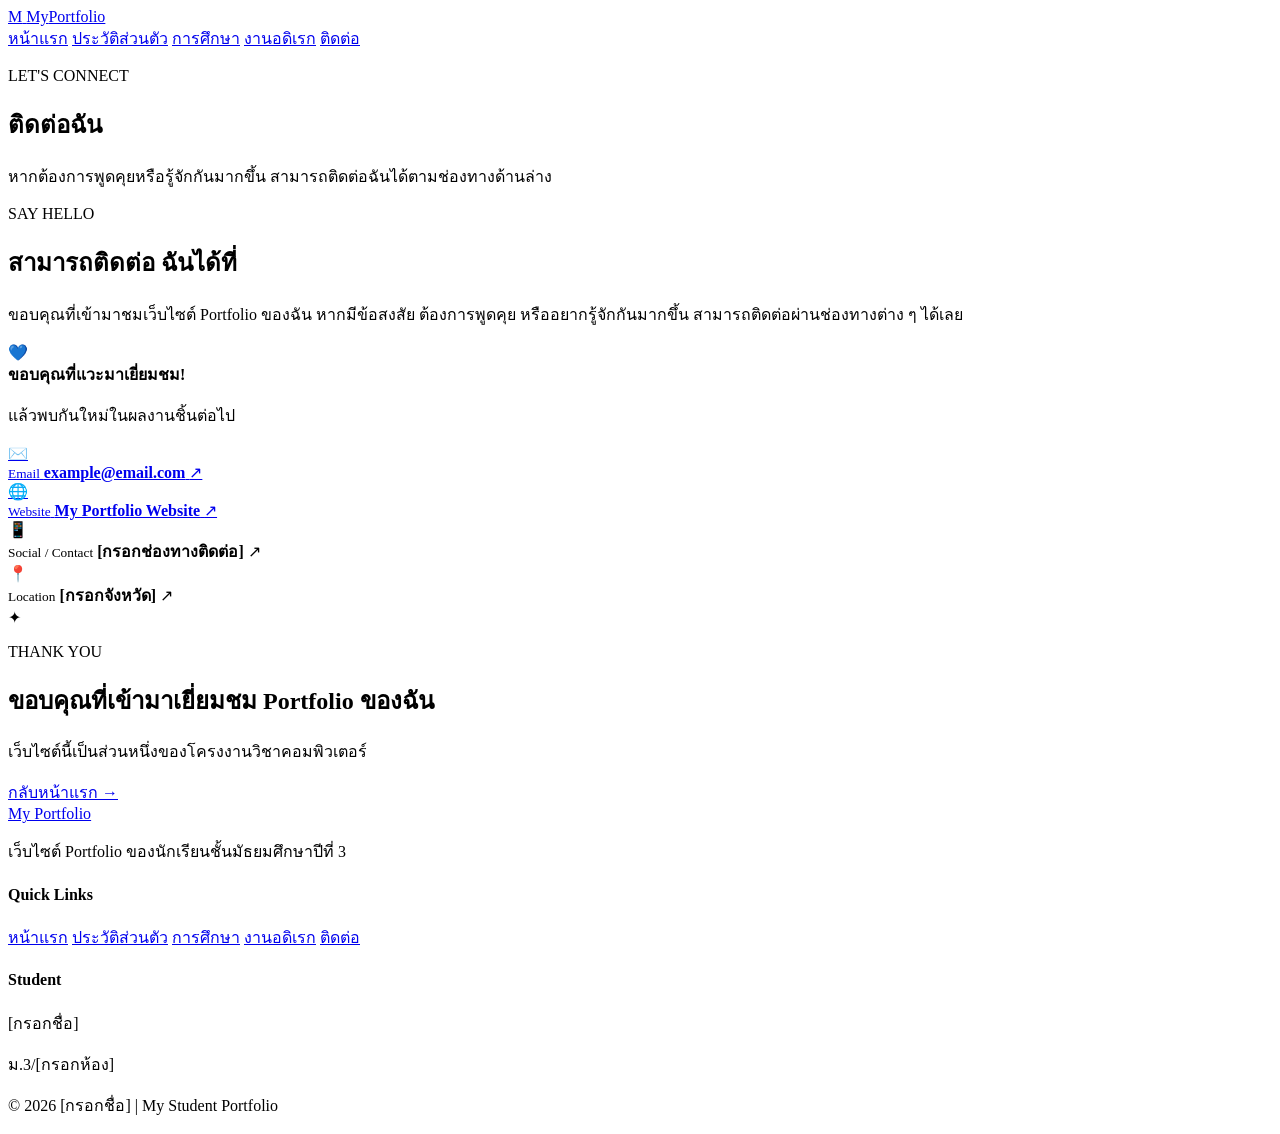
==== contact.html @ d33a89f9 "Create contact.html" ====
<!DOCTYPE html>
<html lang="th">
<head>
    <meta charset="UTF-8">
    <meta name="viewport" content="width=device-width, initial-scale=1.0">
    <meta name="description" content="ข้อมูลติดต่อของนักเรียน">
    <title>My Portfolio | ติดต่อ</title>
    <link rel="stylesheet" href="style.css">
</head>

<body>

    <!-- Navigation -->
    <header class="site-header">
        <nav class="navbar container">
            <a href="index.html" class="logo">
                <span class="logo-mark">M</span>
                <span>My<span>Portfolio</span></span>
            </a>

            <div class="nav-links">
                <a href="index.html">หน้าแรก</a>
                <a href="profile.html">ประวัติส่วนตัว</a>
                <a href="education.html">การศึกษา</a>
                <a href="hobby.html">งานอดิเรก</a>
                <a href="contact.html" class="active">ติดต่อ</a>
            </div>
        </nav>
    </header>

    <main>

        <!-- Contact Hero -->
        <section class="page-hero contact-hero">
            <div class="container page-hero-content">
                <p class="eyebrow">LET'S CONNECT</p>
                <h1>ติดต่อฉัน</h1>
                <p>
                    หากต้องการพูดคุยหรือรู้จักกันมากขึ้น
                    สามารถติดต่อฉันได้ตามช่องทางด้านล่าง
                </p>
            </div>
        </section>

        <!-- Contact Section -->
        <section class="contact-section section">
            <div class="container">

                <div class="contact-grid">

                    <div class="contact-message">

                        <p class="eyebrow">SAY HELLO</p>

                        <h2>
                            สามารถติดต่อ
                            <span>ฉันได้ที่</span>
                        </h2>

                        <p>
                            ขอบคุณที่เข้ามาชมเว็บไซต์ Portfolio ของฉัน
                            หากมีข้อสงสัย ต้องการพูดคุย
                            หรืออยากรู้จักกันมากขึ้น
                            สามารถติดต่อผ่านช่องทางต่าง ๆ ได้เลย
                        </p>

                        <div class="contact-mini-note">
                            <span>💙</span>
                            <div>
                                <strong>ขอบคุณที่แวะมาเยี่ยมชม!</strong>
                                <p>
                                    แล้วพบกันใหม่ในผลงานชิ้นต่อไป
                                </p>
                            </div>
                        </div>

                    </div>

                    <div class="contact-cards">

                        <a
                            href="mailto:example@email.com"
                            class="contact-card"
                        >
                            <span class="contact-icon">✉️</span>

                            <div>
                                <small>Email</small>
                                <strong>example@email.com</strong>
                                <span class="contact-arrow">↗</span>
                            </div>
                        </a>

                        <a
                            href="index.html"
                            class="contact-card"
                        >
                            <span class="contact-icon">🌐</span>

                            <div>
                                <small>Website</small>
                                <strong>My Portfolio Website</strong>
                                <span class="contact-arrow">↗</span>
                            </div>
                        </a>

                        <div class="contact-card">
                            <span class="contact-icon">📱</span>

                            <div>
                                <small>Social / Contact</small>
                                <strong>[กรอกช่องทางติดต่อ]</strong>
                                <span class="contact-arrow">↗</span>
                            </div>
                        </div>

                        <div class="contact-card">
                            <span class="contact-icon">📍</span>

                            <div>
                                <small>Location</small>
                                <strong>[กรอกจังหวัด]</strong>
                                <span class="contact-arrow">↗</span>
                            </div>
                        </div>

                    </div>

                </div>

            </div>
        </section>

        <!-- CTA -->
        <section class="contact-cta section">
            <div class="container">

                <div class="contact-cta-box">

                    <div>
                        <span class="cta-small-icon">✦</span>
                        <p class="eyebrow light-eyebrow">
                            THANK YOU
                        </p>

                        <h2>
                            ขอบคุณที่เข้ามาเยี่ยมชม Portfolio ของฉัน
                        </h2>

                        <p>
                            เว็บไซต์นี้เป็นส่วนหนึ่งของโครงงานวิชาคอมพิวเตอร์
                        </p>
                    </div>

                    <a href="index.html" class="btn btn-white">
                        กลับหน้าแรก
                        <span>→</span>
                    </a>

                </div>

            </div>
        </section>

    </main>

    <!-- Footer -->
    <footer class="site-footer">
        <div class="container footer-grid">

            <div>
                <a href="index.html" class="footer-logo">
                    My Portfolio
                </a>
                <p>
                    เว็บไซต์ Portfolio ของนักเรียนชั้นมัธยมศึกษาปีที่ 3
                </p>
            </div>

            <div>
                <h4>Quick Links</h4>
                <div class="footer-links">
                    <a href="index.html">หน้าแรก</a>
                    <a href="profile.html">ประวัติส่วนตัว</a>
                    <a href="education.html">การศึกษา</a>
                    <a href="hobby.html">งานอดิเรก</a>
                    <a href="contact.html">ติดต่อ</a>
                </div>
            </div>

            <div>
                <h4>Student</h4>
                <p>[กรอกชื่อ]</p>
                <p>ม.3/[กรอกห้อง]</p>
            </div>

        </div>

        <div class="footer-bottom">
            <div class="container">
                <p>
                    © 2026 [กรอกชื่อ] | My Student Portfolio
                </p>
            </div>
        </div>
    </footer>

</body>
</html>
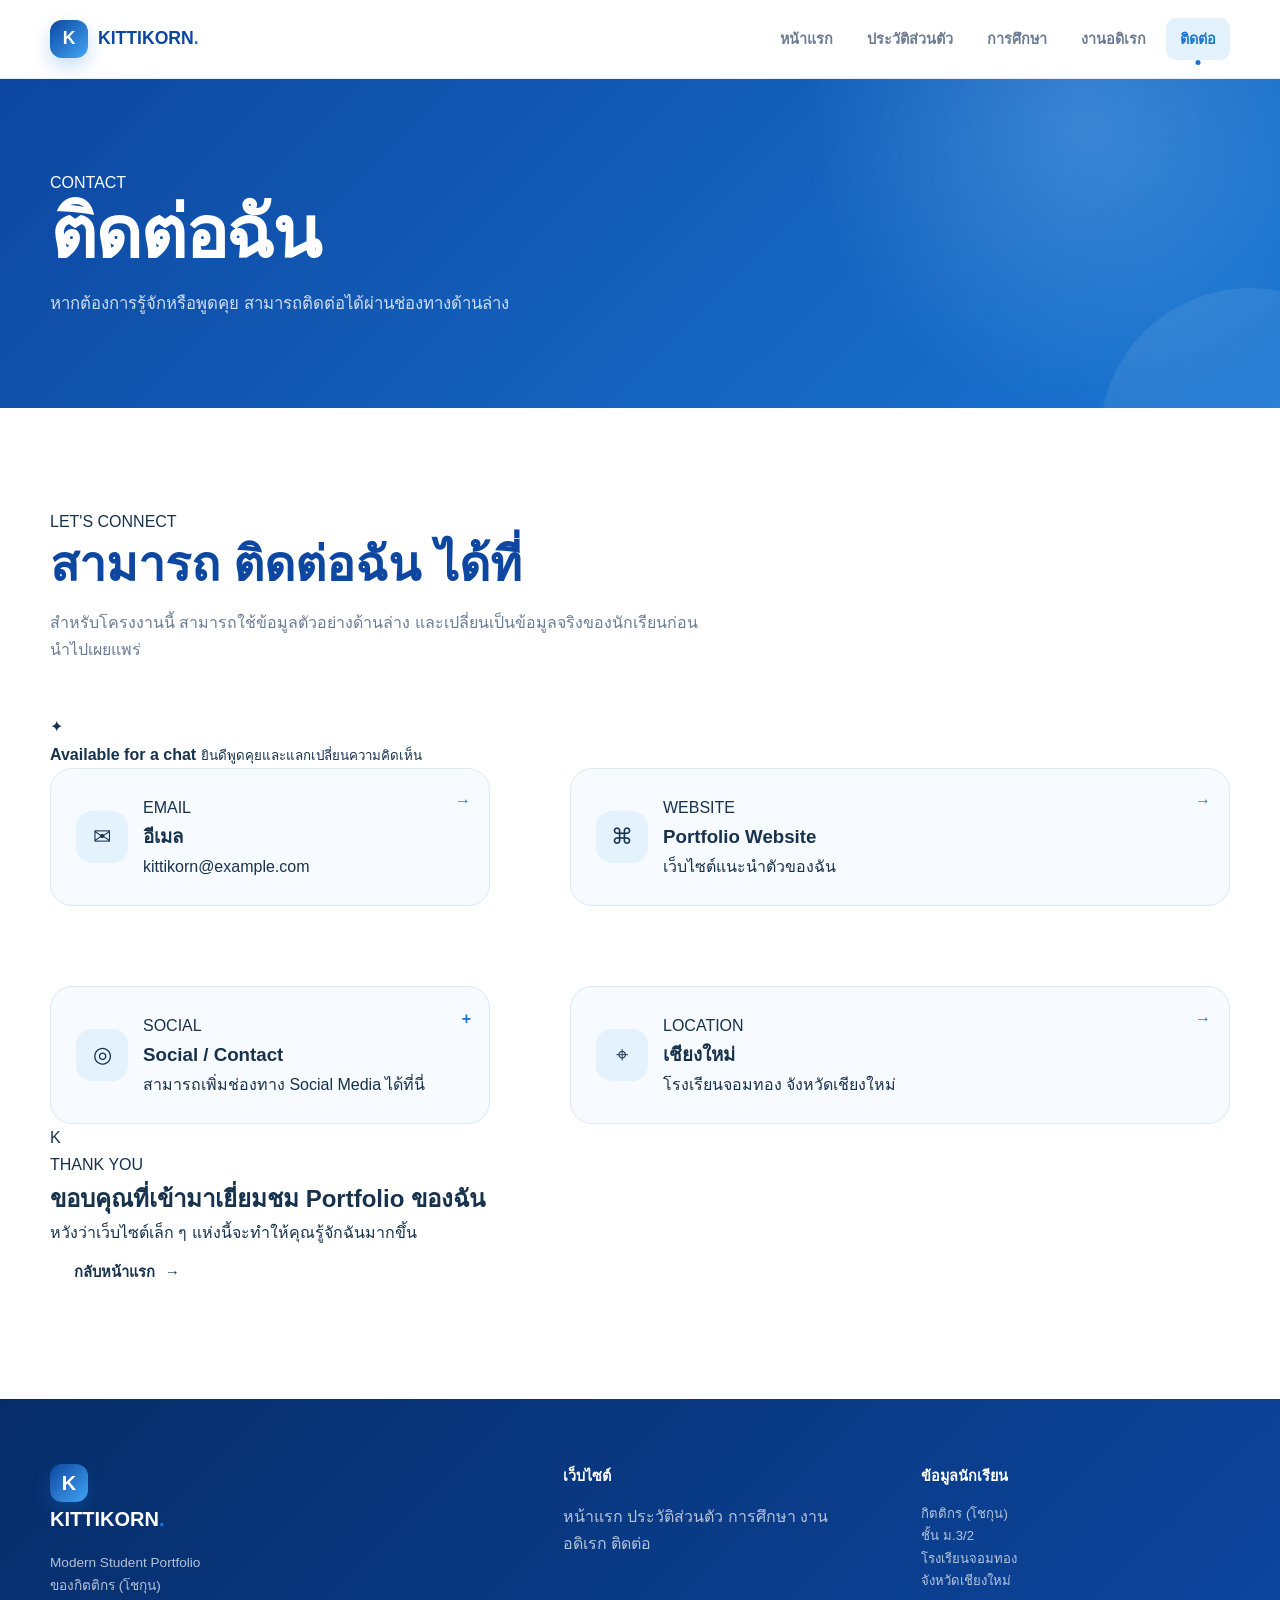
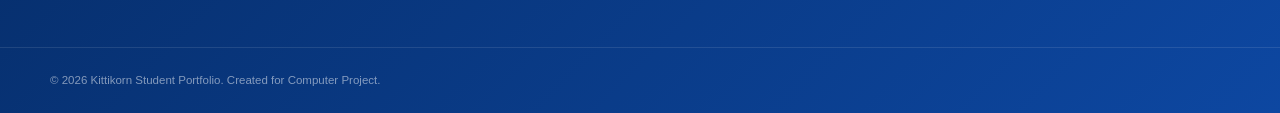
==== commit 662862fb: "Update contact.html" ====
--- a/contact.html
+++ b/contact.html
@@ -3,19 +3,18 @@
 <head>
     <meta charset="UTF-8">
     <meta name="viewport" content="width=device-width, initial-scale=1.0">
-    <meta name="description" content="ข้อมูลติดต่อของนักเรียน">
-    <title>My Portfolio | ติดต่อ</title>
+    <meta name="description" content="ช่องทางการติดต่อกิตติกร โชกุน">
+    <title>ติดต่อ | กิตติกร</title>
     <link rel="stylesheet" href="style.css">
 </head>
 
 <body>
 
-    <!-- Navigation -->
     <header class="site-header">
         <nav class="navbar container">
             <a href="index.html" class="logo">
-                <span class="logo-mark">M</span>
-                <span>My<span>Portfolio</span></span>
+                <span class="logo-mark">K</span>
+                <span>KITTIKORN<span class="logo-dot">.</span></span>
             </a>
 
             <div class="nav-links">
@@ -30,129 +29,97 @@
 
     <main>
 
-        <!-- Contact Hero -->
         <section class="page-hero contact-hero">
             <div class="container page-hero-content">
-                <p class="eyebrow">LET'S CONNECT</p>
+                <span class="section-label">CONTACT</span>
                 <h1>ติดต่อฉัน</h1>
                 <p>
-                    หากต้องการพูดคุยหรือรู้จักกันมากขึ้น
-                    สามารถติดต่อฉันได้ตามช่องทางด้านล่าง
+                    หากต้องการรู้จักหรือพูดคุย สามารถติดต่อได้ผ่านช่องทางด้านล่าง
                 </p>
             </div>
         </section>
 
-        <!-- Contact Section -->
-        <section class="contact-section section">
+        <section class="section contact-section">
             <div class="container">
 
-                <div class="contact-grid">
+                <div class="contact-intro">
 
-                    <div class="contact-message">
-
-                        <p class="eyebrow">SAY HELLO</p>
-
-                        <h2>
-                            สามารถติดต่อ
-                            <span>ฉันได้ที่</span>
-                        </h2>
-
+                    <div class="section-heading">
+                        <span class="section-label">LET'S CONNECT</span>
+                        <h2>สามารถ <span>ติดต่อฉัน</span> ได้ที่</h2>
                         <p>
-                            ขอบคุณที่เข้ามาชมเว็บไซต์ Portfolio ของฉัน
-                            หากมีข้อสงสัย ต้องการพูดคุย
-                            หรืออยากรู้จักกันมากขึ้น
-                            สามารถติดต่อผ่านช่องทางต่าง ๆ ได้เลย
+                            สำหรับโครงงานนี้ สามารถใช้ข้อมูลตัวอย่างด้านล่าง
+                            และเปลี่ยนเป็นข้อมูลจริงของนักเรียนก่อนนำไปเผยแพร่
                         </p>
-
-                        <div class="contact-mini-note">
-                            <span>💙</span>
-                            <div>
-                                <strong>ขอบคุณที่แวะมาเยี่ยมชม!</strong>
-                                <p>
-                                    แล้วพบกันใหม่ในผลงานชิ้นต่อไป
-                                </p>
-                            </div>
-                        </div>
-
                     </div>
 
-                    <div class="contact-cards">
-
-                        <a
-                            href="mailto:example@email.com"
-                            class="contact-card"
-                        >
-                            <span class="contact-icon">✉️</span>
-
-                            <div>
-                                <small>Email</small>
-                                <strong>example@email.com</strong>
-                                <span class="contact-arrow">↗</span>
-                            </div>
-                        </a>
-
-                        <a
-                            href="index.html"
-                            class="contact-card"
-                        >
-                            <span class="contact-icon">🌐</span>
-
-                            <div>
-                                <small>Website</small>
-                                <strong>My Portfolio Website</strong>
-                                <span class="contact-arrow">↗</span>
-                            </div>
-                        </a>
-
-                        <div class="contact-card">
-                            <span class="contact-icon">📱</span>
-
-                            <div>
-                                <small>Social / Contact</small>
-                                <strong>[กรอกช่องทางติดต่อ]</strong>
-                                <span class="contact-arrow">↗</span>
-                            </div>
+                    <div class="contact-badge">
+                        <span>✦</span>
+                        <div>
+                            <strong>Available for a chat</strong>
+                            <small>ยินดีพูดคุยและแลกเปลี่ยนความคิดเห็น</small>
                         </div>
-
-                        <div class="contact-card">
-                            <span class="contact-icon">📍</span>
-
-                            <div>
-                                <small>Location</small>
-                                <strong>[กรอกจังหวัด]</strong>
-                                <span class="contact-arrow">↗</span>
-                            </div>
-                        </div>
-
                     </div>
 
                 </div>
 
-            </div>
-        </section>
+                <div class="contact-grid">
 
-        <!-- CTA -->
-        <section class="contact-cta section">
-            <div class="container">
+                    <a href="mailto:kittikorn@example.com" class="contact-card">
+                        <div class="contact-icon email-icon">✉</div>
+                        <div class="contact-card-content">
+                            <span>EMAIL</span>
+                            <h3>อีเมล</h3>
+                            <p>kittikorn@example.com</p>
+                        </div>
+                        <span class="contact-arrow">→</span>
+                    </a>
 
-                <div class="contact-cta-box">
+                    <a href="index.html" class="contact-card">
+                        <div class="contact-icon website-icon">⌘</div>
+                        <div class="contact-card-content">
+                            <span>WEBSITE</span>
+                            <h3>Portfolio Website</h3>
+                            <p>เว็บไซต์แนะนำตัวของฉัน</p>
+                        </div>
+                        <span class="contact-arrow">→</span>
+                    </a>
 
-                    <div>
-                        <span class="cta-small-icon">✦</span>
-                        <p class="eyebrow light-eyebrow">
-                            THANK YOU
-                        </p>
+                    <div class="contact-card">
+                        <div class="contact-icon social-icon">◎</div>
+                        <div class="contact-card-content">
+                            <span>SOCIAL</span>
+                            <h3>Social / Contact</h3>
+                            <p>สามารถเพิ่มช่องทาง Social Media ได้ที่นี่</p>
+                        </div>
+                        <span class="contact-arrow">+</span>
+                    </div>
 
-                        <h2>
-                            ขอบคุณที่เข้ามาเยี่ยมชม Portfolio ของฉัน
-                        </h2>
+                    <div class="contact-card">
+                        <div class="contact-icon location-icon">⌖</div>
+                        <div class="contact-card-content">
+                            <span>LOCATION</span>
+                            <h3>เชียงใหม่</h3>
+                            <p>โรงเรียนจอมทอง จังหวัดเชียงใหม่</p>
+                        </div>
+                        <span class="contact-arrow">→</span>
+                    </div>
 
+                </div>
+
+                <div class="contact-cta">
+
+                    <div class="cta-symbol">K</div>
+
+                    <div class="contact-cta-text">
+                        <span class="section-label light-label">THANK YOU</span>
+                        <h2>ขอบคุณที่เข้ามาเยี่ยมชม Portfolio ของฉัน</h2>
                         <p>
-                            เว็บไซต์นี้เป็นส่วนหนึ่งของโครงงานวิชาคอมพิวเตอร์
+                            หวังว่าเว็บไซต์เล็ก ๆ แห่งนี้จะทำให้คุณรู้จักฉันมากขึ้น
                         </p>
                     </div>
 
-                    <a href="index.html" class="btn btn-white">
+                    <a href="index.html" class="btn btn-light">
                         กลับหน้าแรก
                         <span>→</span>
                     </a>
@@ -164,43 +131,42 @@
 
     </main>
 
-    <!-- Footer -->
     <footer class="site-footer">
         <div class="container footer-grid">
 
-            <div>
-                <a href="index.html" class="footer-logo">
-                    My Portfolio
+            <div class="footer-brand">
+                <a href="index.html" class="logo footer-logo">
+                    <span class="logo-mark">K</span>
+                    <span>KITTIKORN<span class="logo-dot">.</span></span>
                 </a>
                 <p>
-                    เว็บไซต์ Portfolio ของนักเรียนชั้นมัธยมศึกษาปีที่ 3
+                    Modern Student Portfolio<br>
+                    ของกิตติกร (โชกุน)
                 </p>
             </div>
 
-            <div>
-                <h4>Quick Links</h4>
-                <div class="footer-links">
-                    <a href="index.html">หน้าแรก</a>
-                    <a href="profile.html">ประวัติส่วนตัว</a>
-                    <a href="education.html">การศึกษา</a>
-                    <a href="hobby.html">งานอดิเรก</a>
-                    <a href="contact.html">ติดต่อ</a>
-                </div>
+            <div class="footer-nav">
+                <h4>เว็บไซต์</h4>
+                <a href="index.html">หน้าแรก</a>
+                <a href="profile.html">ประวัติส่วนตัว</a>
+                <a href="education.html">การศึกษา</a>
+                <a href="hobby.html">งานอดิเรก</a>
+                <a href="contact.html">ติดต่อ</a>
             </div>
 
-            <div>
-                <h4>Student</h4>
-                <p>[กรอกชื่อ]</p>
-                <p>ม.3/[กรอกห้อง]</p>
+            <div class="footer-info">
+                <h4>ข้อมูลนักเรียน</h4>
+                <p>กิตติกร (โชกุน)</p>
+                <p>ชั้น ม.3/2</p>
+                <p>โรงเรียนจอมทอง</p>
+                <p>จังหวัดเชียงใหม่</p>
             </div>
 
         </div>
 
         <div class="footer-bottom">
             <div class="container">
-                <p>
-                    © 2026 [กรอกชื่อ] | My Student Portfolio
-                </p>
+                <p>© 2026 Kittikorn Student Portfolio. Created for Computer Project.</p>
             </div>
         </div>
     </footer>
--- a/style.css
+++ b/style.css
@@ -0,0 +1,2684 @@
+/* =========================================================
+   MY STUDENT PORTFOLIO
+   Modern / Clean / Creative / Professional
+   HTML5 + CSS3
+   ========================================================= */
+
+
+/* =========================================================
+   1. CSS VARIABLES
+   ========================================================= */
+
+:root {
+    --navy: #0D47A1;
+    --blue: #1976D2;
+    --sky: #42A5F5;
+    --light-blue: #90CAF9;
+    --pale-blue: #E3F2FD;
+
+    --white: #FFFFFF;
+    --background: #F7FAFE;
+    --text: #17324D;
+    --muted: #6B7C93;
+    --border: #DCE9F5;
+
+    --green: #2E9D78;
+    --purple: #7557D6;
+    --orange: #F28C45;
+    --cyan: #159BB5;
+    --pink: #D85C91;
+
+    --shadow-small:
+        0 8px 25px rgba(13, 71, 161, 0.08);
+
+    --shadow:
+        0 20px 50px rgba(13, 71, 161, 0.12);
+
+    --shadow-hover:
+        0 28px 60px rgba(13, 71, 161, 0.18);
+
+    --radius-small: 14px;
+    --radius: 24px;
+    --radius-large: 36px;
+
+    --container: 1180px;
+}
+
+
+/* =========================================================
+   2. RESET
+   ========================================================= */
+
+* {
+    margin: 0;
+    padding: 0;
+    box-sizing: border-box;
+}
+
+html {
+    scroll-behavior: smooth;
+}
+
+body {
+    font-family:
+        "Segoe UI",
+        Tahoma,
+        Arial,
+        sans-serif;
+
+    background: var(--background);
+    color: var(--text);
+    line-height: 1.7;
+
+    overflow-x: hidden;
+}
+
+img {
+    display: block;
+    max-width: 100%;
+}
+
+a {
+    color: inherit;
+    text-decoration: none;
+}
+
+button,
+a {
+    -webkit-tap-highlight-color: transparent;
+}
+
+
+/* =========================================================
+   3. GLOBAL
+   ========================================================= */
+
+.container {
+    width: min(
+        calc(100% - 40px),
+        var(--container)
+    );
+
+    margin-inline: auto;
+}
+
+.section {
+    padding: 100px 0;
+}
+
+.eyebrow {
+    color: var(--blue);
+    font-size: 0.78rem;
+    font-weight: 800;
+    letter-spacing: 0.18em;
+    margin-bottom: 12px;
+}
+
+.light-eyebrow {
+    color: var(--light-blue);
+}
+
+.section-heading {
+    max-width: 650px;
+    margin-bottom: 50px;
+}
+
+.center-heading {
+    margin-inline: auto;
+    text-align: center;
+}
+
+.section-heading h2,
+.about-text h2 {
+    font-size: clamp(2rem, 4vw, 3rem);
+    line-height: 1.2;
+    color: var(--navy);
+    margin-bottom: 16px;
+}
+
+.section-heading > p:last-child {
+    color: var(--muted);
+}
+
+
+/* =========================================================
+   4. NAVIGATION
+   ========================================================= */
+
+.site-header {
+    position: sticky;
+    top: 0;
+    z-index: 1000;
+
+    background: rgba(255, 255, 255, 0.9);
+
+    backdrop-filter: blur(16px);
+    -webkit-backdrop-filter: blur(16px);
+
+    border-bottom: 1px solid rgba(220, 233, 245, 0.8);
+}
+
+.navbar {
+    min-height: 78px;
+
+    display: flex;
+    align-items: center;
+    justify-content: space-between;
+
+    gap: 30px;
+}
+
+.logo {
+    display: flex;
+    align-items: center;
+    gap: 10px;
+
+    color: var(--navy);
+    font-size: 1.1rem;
+    font-weight: 800;
+
+    white-space: nowrap;
+}
+
+.logo > span:last-child > span {
+    color: var(--blue);
+}
+
+.logo-mark {
+    width: 38px;
+    height: 38px;
+
+    display: grid;
+    place-items: center;
+
+    border-radius: 12px;
+
+    background:
+        linear-gradient(
+            135deg,
+            var(--navy),
+            var(--sky)
+        );
+
+    color: var(--white);
+
+    box-shadow:
+        0 8px 18px rgba(25, 118, 210, 0.25);
+}
+
+.nav-links {
+    display: flex;
+    align-items: center;
+    gap: 6px;
+}
+
+.nav-links a {
+    position: relative;
+
+    padding: 9px 14px;
+
+    border-radius: 10px;
+
+    color: var(--muted);
+
+    font-size: 0.9rem;
+    font-weight: 700;
+
+    transition:
+        color 0.25s ease,
+        background 0.25s ease,
+        transform 0.25s ease;
+}
+
+.nav-links a:hover {
+    color: var(--blue);
+    background: var(--pale-blue);
+    transform: translateY(-2px);
+}
+
+.nav-links a.active {
+    color: var(--blue);
+    background: var(--pale-blue);
+}
+
+.nav-links a.active::after {
+    content: "";
+
+    position: absolute;
+
+    left: 50%;
+    bottom: -5px;
+
+    width: 5px;
+    height: 5px;
+
+    border-radius: 50%;
+
+    background: var(--blue);
+
+    transform: translateX(-50%);
+}
+
+
+/* =========================================================
+   5. BUTTONS
+   ========================================================= */
+
+.btn {
+    display: inline-flex;
+    align-items: center;
+    justify-content: center;
+    gap: 10px;
+
+    min-height: 52px;
+
+    padding: 0 24px;
+
+    border-radius: 14px;
+
+    font-weight: 800;
+    font-size: 0.92rem;
+
+    transition:
+        transform 0.25s ease,
+        box-shadow 0.25s ease,
+        background 0.25s ease,
+        color 0.25s ease;
+}
+
+.btn:hover {
+    transform: translateY(-3px);
+}
+
+.btn-primary {
+    color: var(--white);
+
+    background:
+        linear-gradient(
+            135deg,
+            var(--navy),
+            var(--blue)
+        );
+
+    box-shadow:
+        0 12px 25px rgba(25, 118, 210, 0.25);
+}
+
+.btn-primary:hover {
+    box-shadow:
+        0 18px 35px rgba(25, 118, 210, 0.32);
+}
+
+.btn-outline {
+    color: var(--blue);
+    background: var(--white);
+    border: 1.5px solid var(--light-blue);
+}
+
+.btn-outline:hover {
+    background: var(--pale-blue);
+}
+
+.btn-white {
+    color: var(--navy);
+    background: var(--white);
+
+    box-shadow:
+        0 12px 30px rgba(0, 0, 0, 0.12);
+}
+
+.btn-white:hover {
+    background: var(--pale-blue);
+}
+
+
+/* =========================================================
+   6. HERO
+   ========================================================= */
+
+.hero {
+    position: relative;
+    isolation: isolate;
+
+    min-height: calc(100vh - 78px);
+
+    display: flex;
+    align-items: center;
+
+    padding: 90px 0;
+
+    overflow: hidden;
+
+    background:
+        radial-gradient(
+            circle at 15% 20%,
+            rgba(144, 202, 249, 0.25),
+            transparent 28%
+        ),
+        linear-gradient(
+            135deg,
+            #FFFFFF 0%,
+            #F4F9FE 55%,
+            #E3F2FD 100%
+        );
+}
+
+.hero-grid {
+    display: grid;
+    grid-template-columns: 1.05fr 0.95fr;
+
+    align-items: center;
+
+    gap: 70px;
+}
+
+.hero-content {
+    position: relative;
+    z-index: 2;
+
+    animation: fadeUp 0.8s ease both;
+}
+
+.hero h1 {
+    max-width: 700px;
+
+    color: var(--navy);
+
+    font-size: clamp(
+        3rem,
+        6vw,
+        5.5rem
+    );
+
+    line-height: 1.05;
+
+    letter-spacing: -0.04em;
+
+    margin-bottom: 25px;
+}
+
+.hero h1 span {
+    display: block;
+    color: var(--blue);
+}
+
+.hero-description {
+    max-width: 600px;
+
+    color: var(--muted);
+
+    font-size: 1.08rem;
+
+    margin-bottom: 32px;
+}
+
+.hero-buttons {
+    display: flex;
+    flex-wrap: wrap;
+    gap: 12px;
+
+    margin-bottom: 45px;
+}
+
+.hero-stats {
+    display: flex;
+    flex-wrap: wrap;
+    gap: 35px;
+}
+
+.hero-stats div {
+    display: flex;
+    flex-direction: column;
+}
+
+.hero-stats strong {
+    color: var(--navy);
+    font-size: 1.5rem;
+}
+
+.hero-stats span {
+    color: var(--muted);
+    font-size: 0.8rem;
+}
+
+
+/* Hero Visual */
+
+.hero-visual {
+    position: relative;
+
+    min-height: 570px;
+
+    display: grid;
+    place-items: center;
+
+    animation: fadeUp 1s 0.15s ease both;
+}
+
+.profile-frame {
+    position: relative;
+    z-index: 2;
+
+    width: min(
+        360px,
+        80%
+    );
+
+    aspect-ratio: 0.82;
+
+    padding: 10px;
+
+    border-radius: 44% 44% 38% 38%;
+
+    background:
+        linear-gradient(
+            145deg,
+            var(--navy),
+            var(--sky)
+        );
+
+    box-shadow:
+        0 35px 70px rgba(13, 71, 161, 0.25);
+
+    transform: rotate(3deg);
+
+    transition:
+        transform 0.4s ease,
+        box-shadow 0.4s ease;
+}
+
+.profile-frame:hover {
+    transform: rotate(0deg) translateY(-8px);
+
+    box-shadow:
+        0 45px 85px rgba(13, 71, 161, 0.3);
+}
+
+.profile-frame img {
+    width: 100%;
+    height: 100%;
+
+    object-fit: cover;
+
+    border-radius: 40% 40% 34% 34%;
+    background: var(--pale-blue);
+}
+
+.profile-decoration {
+    position: absolute;
+
+    border-radius: 50%;
+}
+
+.decoration-one {
+    width: 290px;
+    height: 290px;
+
+    background: var(--pale-blue);
+
+    top: 70px;
+    left: 10%;
+
+    z-index: 0;
+}
+
+.decoration-two {
+    width: 110px;
+    height: 110px;
+
+    background: var(--light-blue);
+
+    bottom: 50px;
+    right: 12%;
+
+    opacity: 0.65;
+}
+
+.hero-orb {
+    position: absolute;
+
+    border-radius: 50%;
+
+    filter: blur(1px);
+
+    z-index: -1;
+}
+
+.orb-one {
+    width: 180px;
+    height: 180px;
+
+    right: -60px;
+    top: 80px;
+
+    background: rgba(66, 165, 245, 0.13);
+}
+
+.orb-two {
+    width: 100px;
+    height: 100px;
+
+    left: 42%;
+    bottom: -30px;
+
+    background: rgba(25, 118, 210, 0.08);
+}
+
+
+/* Floating Cards */
+
+.floating-card {
+    position: absolute;
+    z-index: 4;
+
+    display: flex;
+    align-items: center;
+    gap: 12px;
+
+    padding: 14px 18px;
+
+    background: rgba(255, 255, 255, 0.92);
+
+    border: 1px solid rgba(255, 255, 255, 0.9);
+
+    border-radius: 18px;
+
+    box-shadow: var(--shadow);
+
+    animation: float 4s ease-in-out infinite;
+}
+
+.floating-card strong,
+.floating-card small {
+    display: block;
+}
+
+.floating-card strong {
+    color: var(--navy);
+    font-size: 0.82rem;
+}
+
+.floating-card small {
+    color: var(--muted);
+    font-size: 0.7rem;
+}
+
+.floating-icon {
+    width: 40px;
+    height: 40px;
+
+    display: grid;
+    place-items: center;
+
+    border-radius: 12px;
+
+    background: var(--pale-blue);
+}
+
+.floating-card-top {
+    top: 85px;
+    right: 0;
+}
+
+.floating-card-bottom {
+    left: 0;
+    bottom: 90px;
+
+    animation-delay: -1.8s;
+}
+
+
+/* =========================================================
+   7. INTRO / HIGHLIGHTS
+   ========================================================= */
+
+.intro-section {
+    background: var(--white);
+}
+
+.highlight-grid {
+    display: grid;
+
+    grid-template-columns:
+        1.4fr
+        0.8fr
+        0.8fr;
+
+    gap: 20px;
+}
+
+.highlight-card {
+    position: relative;
+
+    min-height: 300px;
+
+    padding: 32px;
+
+    background: var(--white);
+
+    border: 1px solid var(--border);
+
+    border-radius: var(--radius);
+
+    box-shadow: var(--shadow-small);
+
+    overflow: hidden;
+
+    transition:
+        transform 0.3s ease,
+        box-shadow 0.3s ease;
+}
+
+.highlight-card::after {
+    content: "";
+
+    position: absolute;
+
+    width: 120px;
+    height: 120px;
+
+    right: -40px;
+    bottom: -40px;
+
+    border-radius: 50%;
+
+    background: var(--pale-blue);
+
+    opacity: 0.7;
+}
+
+.highlight-card:hover {
+    transform: translateY(-8px);
+    box-shadow: var(--shadow-hover);
+}
+
+.highlight-main {
+    display: grid;
+    grid-template-columns: auto 1fr;
+
+    gap: 24px;
+
+    background:
+        linear-gradient(
+            145deg,
+            #FFFFFF,
+            #F2F8FE
+        );
+}
+
+.card-icon {
+    width: 58px;
+    height: 58px;
+
+    display: grid;
+    place-items: center;
+
+    flex-shrink: 0;
+
+    border-radius: 18px;
+
+    background: var(--pale-blue);
+
+    font-size: 1.6rem;
+}
+
+.blue-icon {
+    background: #E3F2FD;
+}
+
+.purple-icon {
+    background: #EEE9FF;
+}
+
+.card-label {
+    color: var(--blue);
+
+    font-size: 0.7rem;
+    font-weight: 800;
+
+    letter-spacing: 0.13em;
+
+    margin-bottom: 8px;
+}
+
+.highlight-card h3 {
+    color: var(--navy);
+    font-size: 1.35rem;
+    margin-bottom: 12px;
+}
+
+.highlight-card p:not(.card-label) {
+    position: relative;
+    z-index: 1;
+
+    color: var(--muted);
+
+    font-size: 0.9rem;
+
+    margin-bottom: 18px;
+}
+
+.text-link {
+    position: relative;
+    z-index: 2;
+
+    color: var(--blue);
+
+    font-size: 0.84rem;
+    font-weight: 800;
+}
+
+
+/* =========================================================
+   8. CTA
+   ========================================================= */
+
+.cta-box {
+    display: flex;
+    align-items: center;
+    justify-content: space-between;
+
+    gap: 30px;
+
+    padding: 55px 60px;
+
+    border-radius: var(--radius-large);
+
+    color: var(--white);
+
+    background:
+        radial-gradient(
+            circle at 90% 10%,
+            rgba(144, 202, 249, 0.4),
+            transparent 25%
+        ),
+        linear-gradient(
+            135deg,
+            var(--navy),
+            var(--blue)
+        );
+
+    box-shadow:
+        0 25px 60px rgba(13, 71, 161, 0.2);
+}
+
+.cta-box h2 {
+    font-size: clamp(1.7rem, 4vw, 2.5rem);
+    margin-bottom: 8px;
+}
+
+.cta-box p:not(.eyebrow) {
+    color: rgba(255, 255, 255, 0.78);
+}
+
+
+/* =========================================================
+   9. PAGE HERO
+   ========================================================= */
+
+.page-hero {
+    position: relative;
+
+    padding: 90px 0;
+
+    overflow: hidden;
+
+    background:
+        radial-gradient(
+            circle at 80% 20%,
+            rgba(144, 202, 249, 0.35),
+            transparent 25%
+        ),
+        linear-gradient(
+            135deg,
+            var(--navy),
+            var(--blue)
+        );
+
+    color: var(--white);
+}
+
+.page-hero::after {
+    content: "";
+
+    position: absolute;
+
+    width: 300px;
+    height: 300px;
+
+    border-radius: 50%;
+
+    right: -120px;
+    bottom: -180px;
+
+    background: rgba(255, 255, 255, 0.08);
+}
+
+.page-hero-content {
+    position: relative;
+    z-index: 1;
+}
+
+.page-hero .eyebrow {
+    color: var(--light-blue);
+}
+
+.page-hero h1 {
+    max-width: 750px;
+
+    font-size: clamp(
+        2.6rem,
+        6vw,
+        4.5rem
+    );
+
+    line-height: 1.05;
+
+    margin-bottom: 18px;
+
+    letter-spacing: -0.03em;
+}
+
+.page-hero p:last-child {
+    max-width: 620px;
+
+    color: rgba(255, 255, 255, 0.8);
+
+    font-size: 1.05rem;
+}
+
+
+/* =========================================================
+   10. PROFILE
+   ========================================================= */
+
+.profile-layout {
+    display: grid;
+
+    grid-template-columns: 0.8fr 1.2fr;
+
+    align-items: center;
+
+    gap: 80px;
+}
+
+.profile-image-area {
+    position: relative;
+
+    min-height: 550px;
+
+    display: grid;
+    place-items: center;
+}
+
+.profile-big-frame {
+    position: relative;
+    z-index: 2;
+
+    width: min(
+        350px,
+        85%
+    );
+
+    aspect-ratio: 0.82;
+
+    padding: 9px;
+
+    border-radius: 34px;
+
+    background:
+        linear-gradient(
+            145deg,
+            var(--navy),
+            var(--sky)
+        );
+
+    box-shadow: var(--shadow);
+}
+
+.profile-big-frame img {
+    width: 100%;
+    height: 100%;
+
+    object-fit: cover;
+
+    border-radius: 27px;
+}
+
+.profile-big-decoration {
+    position: absolute;
+
+    width: 320px;
+    height: 320px;
+
+    border-radius: 50%;
+
+    background:
+        radial-gradient(
+            circle,
+            var(--pale-blue),
+            #FFFFFF
+        );
+
+    left: 50%;
+    top: 50%;
+
+    transform: translate(-50%, -50%);
+}
+
+.profile-badge {
+    position: absolute;
+    z-index: 3;
+
+    bottom: 50px;
+    right: 0;
+
+    display: flex;
+    align-items: center;
+    gap: 12px;
+
+    padding: 15px 20px;
+
+    background: var(--white);
+
+    border-radius: 18px;
+
+    box-shadow: var(--shadow);
+}
+
+.profile-badge > span {
+    width: 42px;
+    height: 42px;
+
+    display: grid;
+    place-items: center;
+
+    border-radius: 12px;
+
+    background: var(--pale-blue);
+}
+
+.profile-badge strong,
+.profile-badge small {
+    display: block;
+}
+
+.profile-badge strong {
+    color: var(--navy);
+    font-size: 0.85rem;
+}
+
+.profile-badge small {
+    color: var(--muted);
+    font-size: 0.72rem;
+}
+
+.profile-information h2 {
+    color: var(--navy);
+
+    font-size: clamp(
+        2.4rem,
+        5vw,
+        4rem
+    );
+
+    line-height: 1.05;
+
+    margin-bottom: 20px;
+}
+
+.profile-information h2 span {
+    display: block;
+
+    color: var(--blue);
+
+    font-size: 0.55em;
+}
+
+.profile-intro {
+    max-width: 650px;
+
+    color: var(--muted);
+
+    font-size: 1.02rem;
+
+    margin-bottom: 30px;
+}
+
+.info-grid {
+    display: grid;
+
+    grid-template-columns:
+        repeat(2, 1fr);
+
+    gap: 12px;
+}
+
+.info-item {
+    display: flex;
+    align-items: center;
+    gap: 13px;
+
+    padding: 16px;
+
+    border: 1px solid var(--border);
+
+    background: var(--white);
+
+    border-radius: 16px;
+
+    transition:
+        transform 0.25s ease,
+        box-shadow 0.25s ease;
+}
+
+.info-item:hover {
+    transform: translateY(-3px);
+    box-shadow: var(--shadow-small);
+}
+
+.info-icon {
+    width: 40px;
+    height: 40px;
+
+    display: grid;
+    place-items: center;
+
+    flex-shrink: 0;
+
+    border-radius: 12px;
+
+    background: var(--pale-blue);
+}
+
+.info-item small,
+.info-item strong {
+    display: block;
+}
+
+.info-item small {
+    color: var(--muted);
+    font-size: 0.68rem;
+}
+
+.info-item strong {
+    color: var(--navy);
+    font-size: 0.82rem;
+}
+
+
+/* =========================================================
+   11. ABOUT
+   ========================================================= */
+
+.about-section {
+    background: var(--white);
+}
+
+.about-grid {
+    display: grid;
+
+    grid-template-columns:
+        1fr
+        1fr;
+
+    gap: 70px;
+
+    align-items: stretch;
+}
+
+.about-text p:not(.eyebrow) {
+    color: var(--muted);
+
+    margin-bottom: 18px;
+}
+
+.about-text strong {
+    color: var(--blue);
+}
+
+.about-quote {
+    position: relative;
+
+    padding: 45px;
+
+    display: flex;
+    flex-direction: column;
+    justify-content: center;
+
+    border-radius: var(--radius-large);
+
+    background:
+        linear-gradient(
+            145deg,
+            #E3F2FD,
+            #F8FBFF
+        );
+
+    border: 1px solid var(--border);
+}
+
+.quote-mark {
+    color: var(--sky);
+
+    font-size: 5rem;
+
+    line-height: 0.5;
+
+    margin-bottom: 20px;
+}
+
+.about-quote blockquote {
+    color: var(--navy);
+
+    font-size: 1.5rem;
+    font-weight: 700;
+
+    line-height: 1.45;
+}
+
+.quote-line {
+    width: 45px;
+    height: 3px;
+
+    margin: 25px 0 10px;
+
+    border-radius: 10px;
+
+    background: var(--blue);
+}
+
+.about-quote p {
+    color: var(--muted);
+    font-size: 0.75rem;
+}
+
+
+/* =========================================================
+   12. FEATURE CARDS
+   ========================================================= */
+
+.feature-grid {
+    display: grid;
+
+    grid-template-columns:
+        repeat(3, 1fr);
+
+    gap: 20px;
+}
+
+.feature-card {
+    position: relative;
+
+    padding: 35px;
+
+    min-height: 270px;
+
+    overflow: hidden;
+
+    background: var(--white);
+
+    border: 1px solid var(--border);
+
+    border-radius: var(--radius);
+
+    box-shadow: var(--shadow-small);
+
+    transition:
+        transform 0.3s ease,
+        box-shadow 0.3s ease;
+}
+
+.feature-card:hover {
+    transform: translateY(-8px);
+    box-shadow: var(--shadow-hover);
+}
+
+.feature-card.featured {
+    color: var(--white);
+
+    background:
+        linear-gradient(
+            145deg,
+            var(--navy),
+            var(--blue)
+        );
+
+    border: none;
+}
+
+.feature-card.featured h3 {
+    color: var(--white);
+}
+
+.feature-card.featured p {
+    color: rgba(255, 255, 255, 0.78);
+}
+
+.feature-number {
+    position: absolute;
+
+    top: 18px;
+    right: 22px;
+
+    color: var(--light-blue);
+
+    font-size: 0.75rem;
+    font-weight: 800;
+}
+
+.feature-card h3 {
+    color: var(--navy);
+
+    font-size: 1.2rem;
+
+    margin: 20px 0 10px;
+}
+
+.feature-card p {
+    color: var(--muted);
+
+    font-size: 0.9rem;
+}
+
+
+/* =========================================================
+   13. EDUCATION TIMELINE
+   ========================================================= */
+
+.timeline-section {
+    background: var(--white);
+}
+
+.timeline {
+    position: relative;
+
+    max-width: 900px;
+
+    margin-inline: auto;
+}
+
+.timeline::before {
+    content: "";
+
+    position: absolute;
+
+    top: 0;
+    bottom: 0;
+    left: 28px;
+
+    width: 2px;
+
+    background:
+        linear-gradient(
+            to bottom,
+            var(--light-blue),
+            var(--blue),
+            var(--navy)
+        );
+}
+
+.timeline-item {
+    position: relative;
+
+    display: grid;
+
+    grid-template-columns: 58px 1fr;
+
+    gap: 30px;
+
+    margin-bottom: 35px;
+}
+
+.timeline-item:last-child {
+    margin-bottom: 0;
+}
+
+.timeline-marker {
+    position: relative;
+    z-index: 2;
+
+    width: 58px;
+    height: 58px;
+
+    display: grid;
+    place-items: center;
+
+    border-radius: 18px;
+
+    color: var(--white);
+
+    background:
+        linear-gradient(
+            145deg,
+            var(--navy),
+            var(--blue)
+        );
+
+    font-size: 0.78rem;
+    font-weight: 800;
+
+    box-shadow:
+        0 8px 20px rgba(25, 118, 210, 0.2);
+}
+
+.timeline-card {
+    padding: 28px 30px;
+
+    background: var(--background);
+
+    border: 1px solid var(--border);
+
+    border-radius: var(--radius);
+
+    transition:
+        transform 0.3s ease,
+        box-shadow 0.3s ease;
+}
+
+.timeline-card:hover {
+    transform: translateX(5px);
+    box-shadow: var(--shadow-small);
+}
+
+.timeline-year {
+    display: inline-block;
+
+    padding: 4px 10px;
+
+    border-radius: 50px;
+
+    background: var(--pale-blue);
+
+    color: var(--blue);
+
+    font-size: 0.68rem;
+    font-weight: 800;
+
+    letter-spacing: 0.08em;
+}
+
+.timeline-card h3 {
+    color: var(--navy);
+
+    font-size: 1.35rem;
+
+    margin: 10px 0 5px;
+}
+
+.timeline-school {
+    color: var(--blue);
+
+    font-size: 0.85rem;
+    font-weight: 700;
+
+    margin-bottom: 10px;
+}
+
+.timeline-card > p:last-child {
+    color: var(--muted);
+
+    font-size: 0.9rem;
+}
+
+.current .timeline-marker {
+    background:
+        linear-gradient(
+            145deg,
+            var(--blue),
+            var(--sky)
+        );
+}
+
+.current-label {
+    color: var(--white);
+    background: var(--blue);
+}
+
+
+/* =========================================================
+   14. EDUCATION HIGHLIGHT
+   ========================================================= */
+
+.education-highlight {
+    background: var(--background);
+}
+
+.education-highlight-box {
+    display: grid;
+
+    grid-template-columns:
+        auto
+        1fr
+        auto;
+
+    align-items: center;
+
+    gap: 28px;
+
+    padding: 42px;
+
+    color: var(--white);
+
+    border-radius: var(--radius-large);
+
+    background:
+        radial-gradient(
+            circle at 90% 20%,
+            rgba(144, 202, 249, 0.35),
+            transparent 25%
+        ),
+        linear-gradient(
+            135deg,
+            var(--navy),
+            var(--blue)
+        );
+
+    box-shadow:
+        0 25px 55px rgba(13, 71, 161, 0.2);
+}
+
+.education-highlight-icon {
+    width: 72px;
+    height: 72px;
+
+    display: grid;
+    place-items: center;
+
+    border-radius: 22px;
+
+    background: rgba(255, 255, 255, 0.12);
+
+    font-size: 2rem;
+}
+
+.education-highlight-content h2 {
+    font-size: 2rem;
+
+    margin-bottom: 4px;
+}
+
+.education-highlight-content > p:last-child {
+    color: rgba(255, 255, 255, 0.75);
+}
+
+.education-highlight-side {
+    padding-left: 30px;
+
+    border-left: 1px solid rgba(255, 255, 255, 0.2);
+}
+
+.education-highlight-side span,
+.education-highlight-side strong {
+    display: block;
+}
+
+.education-highlight-side span {
+    color: rgba(255, 255, 255, 0.65);
+
+    font-size: 0.72rem;
+}
+
+.education-highlight-side strong {
+    font-size: 1.05rem;
+}
+
+
+/* =========================================================
+   15. TABLE
+   ========================================================= */
+
+.table-wrapper {
+    overflow-x: auto;
+
+    background: var(--white);
+
+    border: 1px solid var(--border);
+
+    border-radius: var(--radius);
+
+    box-shadow: var(--shadow-small);
+}
+
+.education-table {
+    width: 100%;
+
+    border-collapse: collapse;
+
+    min-width: 700px;
+}
+
+.education-table th,
+.education-table td {
+    padding: 19px 22px;
+
+    text-align: left;
+
+    border-bottom: 1px solid var(--border);
+}
+
+.education-table th {
+    color: var(--navy);
+
+    background: var(--pale-blue);
+
+    font-size: 0.8rem;
+}
+
+.education-table td {
+    color: var(--muted);
+
+    font-size: 0.85rem;
+}
+
+.education-table tbody tr:last-child td {
+    border-bottom: none;
+}
+
+.education-table tbody tr {
+    transition: background 0.25s ease;
+}
+
+.education-table tbody tr:hover {
+    background: #F7FBFF;
+}
+
+.current-row {
+    background: #F3F9FF;
+}
+
+.status {
+    display: inline-block;
+
+    padding: 4px 10px;
+
+    border-radius: 50px;
+
+    color: var(--green);
+
+    background: #E8F7F1;
+
+    font-size: 0.68rem;
+    font-weight: 800;
+}
+
+.current-status {
+    color: var(--blue);
+    background: var(--pale-blue);
+}
+
+
+/* =========================================================
+   16. HOBBY
+   ========================================================= */
+
+.hobby-hero {
+    background:
+        radial-gradient(
+            circle at 20% 20%,
+            rgba(144, 202, 249, 0.25),
+            transparent 25%
+        ),
+        linear-gradient(
+            135deg,
+            #0D47A1,
+            #1976D2
+        );
+}
+
+.hobby-intro {
+    background: var(--white);
+}
+
+.hobby-intro-grid {
+    display: grid;
+
+    grid-template-columns:
+        1fr
+        1fr;
+
+    align-items: end;
+
+    gap: 60px;
+}
+
+.hobby-intro h2 {
+    color: var(--navy);
+
+    font-size: clamp(
+        2rem,
+        5vw,
+        3.5rem
+    );
+
+    line-height: 1.1;
+}
+
+.hobby-intro h2 span {
+    display: block;
+
+    color: var(--blue);
+}
+
+.hobby-intro-grid > p {
+    color: var(--muted);
+
+    font-size: 1rem;
+}
+
+.hobby-section {
+    background: var(--background);
+}
+
+.hobby-grid {
+    display: grid;
+
+    grid-template-columns:
+        repeat(3, 1fr);
+
+    gap: 20px;
+}
+
+.hobby-card {
+    position: relative;
+
+    min-height: 330px;
+
+    padding: 30px;
+
+    overflow: hidden;
+
+    border-radius: var(--radius);
+
+    border: 1px solid rgba(255, 255, 255, 0.8);
+
+    background: var(--white);
+
+    box-shadow: var(--shadow-small);
+
+    transition:
+        transform 0.3s ease,
+        box-shadow 0.3s ease;
+}
+
+.hobby-card::before {
+    content: "";
+
+    position: absolute;
+
+    width: 180px;
+    height: 180px;
+
+    border-radius: 50%;
+
+    right: -80px;
+    top: -80px;
+
+    opacity: 0.45;
+}
+
+.hobby-card:hover {
+    transform: translateY(-10px);
+
+    box-shadow: var(--shadow-hover);
+}
+
+.hobby-top {
+    position: relative;
+    z-index: 1;
+
+    display: flex;
+    align-items: center;
+    justify-content: space-between;
+
+    margin-bottom: 45px;
+}
+
+.hobby-icon {
+    width: 65px;
+    height: 65px;
+
+    display: grid;
+    place-items: center;
+
+    border-radius: 20px;
+
+    background: rgba(255, 255, 255, 0.8);
+
+    font-size: 2rem;
+
+    box-shadow:
+        0 8px 20px rgba(13, 71, 161, 0.08);
+}
+
+.hobby-number {
+    color: var(--muted);
+
+    font-size: 0.75rem;
+    font-weight: 800;
+}
+
+.hobby-card h3 {
+    position: relative;
+    z-index: 1;
+
+    color: var(--navy);
+
+    font-size: 1.5rem;
+
+    margin-bottom: 10px;
+}
+
+.hobby-card p {
+    position: relative;
+    z-index: 1;
+
+    color: var(--muted);
+
+    font-size: 0.88rem;
+
+    margin-bottom: 20px;
+}
+
+.hobby-tag {
+    position: absolute;
+
+    bottom: 25px;
+    left: 30px;
+
+    color: var(--blue);
+
+    font-size: 0.68rem;
+    font-weight: 800;
+
+    letter-spacing: 0.1em;
+
+    text-transform: uppercase;
+}
+
+
+/* Hobby Colors */
+
+.hobby-blue::before {
+    background: #90CAF9;
+}
+
+.hobby-green::before {
+    background: #A8E6CF;
+}
+
+.hobby-purple::before {
+    background: #C9B8FF;
+}
+
+.hobby-orange::before {
+    background: #FFD0A8;
+}
+
+.hobby-cyan::before {
+    background: #A8EAF2;
+}
+
+.hobby-pink::before {
+    background: #F5B9D3;
+}
+
+
+/* Interest Banner */
+
+.interest-banner {
+    display: grid;
+
+    grid-template-columns:
+        auto
+        1fr
+        auto;
+
+    align-items: center;
+
+    gap: 25px;
+
+    padding: 40px;
+
+    border-radius: var(--radius-large);
+
+    background:
+        linear-gradient(
+            145deg,
+            #E3F2FD,
+            #F8FBFF
+        );
+
+    border: 1px solid var(--border);
+}
+
+.interest-symbol {
+    width: 68px;
+    height: 68px;
+
+    display: grid;
+    place-items: center;
+
+    border-radius: 20px;
+
+    color: var(--white);
+
+    background:
+        linear-gradient(
+            135deg,
+            var(--navy),
+            var(--sky)
+        );
+
+    font-size: 1.7rem;
+}
+
+.interest-banner h2 {
+    color: var(--navy);
+
+    font-size: 1.7rem;
+
+    margin-bottom: 5px;
+}
+
+.interest-banner p:last-child {
+    color: var(--muted);
+
+    font-size: 0.88rem;
+}
+
+.interest-arrow {
+    color: var(--blue);
+
+    font-size: 2rem;
+}
+
+
+/* =========================================================
+   17. CONTACT
+   ========================================================= */
+
+.contact-hero {
+    background:
+        radial-gradient(
+            circle at 85% 15%,
+            rgba(144, 202, 249, 0.3),
+            transparent 25%
+        ),
+        linear-gradient(
+            135deg,
+            #0D47A1,
+            #1976D2
+        );
+}
+
+.contact-section {
+    background: var(--white);
+}
+
+.contact-grid {
+    display: grid;
+
+    grid-template-columns:
+        0.8fr
+        1.2fr;
+
+    gap: 80px;
+
+    align-items: center;
+}
+
+.contact-message h2 {
+    color: var(--navy);
+
+    font-size: clamp(
+        2.2rem,
+        5vw,
+        3.8rem
+    );
+
+    line-height: 1.08;
+
+    margin-bottom: 22px;
+}
+
+.contact-message h2 span {
+    display: block;
+
+    color: var(--blue);
+}
+
+.contact-message > p:not(.eyebrow) {
+    color: var(--muted);
+
+    margin-bottom: 30px;
+}
+
+.contact-mini-note {
+    display: flex;
+    align-items: center;
+    gap: 15px;
+
+    padding: 18px;
+
+    border-radius: 18px;
+
+    background: var(--pale-blue);
+
+    border: 1px solid var(--border);
+}
+
+.contact-mini-note > span {
+    width: 42px;
+    height: 42px;
+
+    display: grid;
+    place-items: center;
+
+    border-radius: 12px;
+
+    background: var(--white);
+}
+
+.contact-mini-note strong {
+    display: block;
+
+    color: var(--navy);
+
+    font-size: 0.85rem;
+}
+
+.contact-mini-note p {
+    color: var(--muted);
+
+    font-size: 0.75rem;
+}
+
+.contact-cards {
+    display: grid;
+
+    grid-template-columns:
+        repeat(2, 1fr);
+
+    gap: 15px;
+}
+
+.contact-card {
+    position: relative;
+
+    display: flex;
+    align-items: center;
+    gap: 15px;
+
+    min-height: 130px;
+
+    padding: 25px;
+
+    background: var(--background);
+
+    border: 1px solid var(--border);
+
+    border-radius: 22px;
+
+    transition:
+        transform 0.3s ease,
+        box-shadow 0.3s ease,
+        border-color 0.3s ease;
+}
+
+a.contact-card:hover {
+    transform: translateY(-7px);
+
+    border-color: var(--light-blue);
+
+    box-shadow: var(--shadow);
+}
+
+.contact-icon {
+    width: 52px;
+    height: 52px;
+
+    display: grid;
+    place-items: center;
+
+    flex-shrink: 0;
+
+    border-radius: 16px;
+
+    background: var(--pale-blue);
+
+    font-size: 1.4rem;
+}
+
+.contact-card small,
+.contact-card strong {
+    display: block;
+}
+
+.contact-card small {
+    color: var(--muted);
+
+    font-size: 0.68rem;
+
+    margin-bottom: 3px;
+}
+
+.contact-card strong {
+    color: var(--navy);
+
+    font-size: 0.83rem;
+
+    padding-right: 20px;
+
+    word-break: break-word;
+}
+
+.contact-arrow {
+    position: absolute;
+
+    right: 18px;
+    top: 18px;
+
+    color: var(--blue);
+
+    font-weight: 800;
+}
+
+
+/* Contact CTA */
+
+.contact-cta-box {
+    display: flex;
+    align-items: center;
+    justify-content: space-between;
+
+    gap: 30px;
+
+    padding: 55px;
+
+    border-radius: var(--radius-large);
+
+    color: var(--white);
+
+    background:
+        radial-gradient(
+            circle at 80% 10%,
+            rgba(144, 202, 249, 0.3),
+            transparent 25%
+        ),
+        linear-gradient(
+            135deg,
+            var(--navy),
+            var(--blue)
+        );
+
+    box-shadow:
+        0 25px 55px rgba(13, 71, 161, 0.2);
+}
+
+.cta-small-icon {
+    display: block;
+
+    color: var(--light-blue);
+
+    font-size: 1.3rem;
+
+    margin-bottom: 10px;
+}
+
+.contact-cta-box h2 {
+    max-width: 750px;
+
+    font-size: clamp(
+        1.6rem,
+        4vw,
+        2.5rem
+    );
+
+    line-height: 1.2;
+
+    margin-bottom: 10px;
+}
+
+.contact-cta-box p:last-child {
+    color: rgba(255, 255, 255, 0.75);
+}
+
+
+/* =========================================================
+   18. FOOTER
+   ========================================================= */
+
+.site-footer {
+    color: rgba(255, 255, 255, 0.7);
+
+    background:
+        linear-gradient(
+            135deg,
+            #062D69,
+            #0D47A1
+        );
+}
+
+.footer-grid {
+    display: grid;
+
+    grid-template-columns:
+        1.5fr
+        1fr
+        1fr;
+
+    gap: 50px;
+
+    padding: 65px 0 50px;
+}
+
+.footer-logo {
+    display: inline-block;
+
+    color: var(--white);
+
+    font-size: 1.25rem;
+    font-weight: 800;
+
+    margin-bottom: 15px;
+}
+
+.footer-grid > div:first-child p {
+    max-width: 350px;
+
+    font-size: 0.85rem;
+}
+
+.footer-grid h4 {
+    color: var(--white);
+
+    font-size: 0.9rem;
+
+    margin-bottom: 15px;
+}
+
+.footer-links {
+    display: flex;
+    flex-direction: column;
+    gap: 7px;
+}
+
+.footer-links a {
+    width: fit-content;
+
+    color: rgba(255, 255, 255, 0.65);
+
+    font-size: 0.8rem;
+
+    transition:
+        color 0.2s ease,
+        transform 0.2s ease;
+}
+
+.footer-links a:hover {
+    color: var(--white);
+
+    transform: translateX(4px);
+}
+
+.footer-grid > div:last-child p {
+    font-size: 0.82rem;
+}
+
+.footer-bottom {
+    border-top: 1px solid rgba(255, 255, 255, 0.1);
+}
+
+.footer-bottom .container {
+    min-height: 65px;
+
+    display: flex;
+    align-items: center;
+}
+
+.footer-bottom p {
+    color: rgba(255, 255, 255, 0.5);
+
+    font-size: 0.72rem;
+}
+
+
+/* =========================================================
+   19. ANIMATIONS
+   ========================================================= */
+
+@keyframes fadeUp {
+    from {
+        opacity: 0;
+        transform: translateY(25px);
+    }
+
+    to {
+        opacity: 1;
+        transform: translateY(0);
+    }
+}
+
+@keyframes float {
+    0%,
+    100% {
+        transform: translateY(0);
+    }
+
+    50% {
+        transform: translateY(-10px);
+    }
+}
+
+
+/* =========================================================
+   20. RESPONSIVE - TABLET
+   ========================================================= */
+
+@media (max-width: 1000px) {
+
+    .section {
+        padding: 80px 0;
+    }
+
+    .hero-grid {
+        grid-template-columns: 1fr 0.8fr;
+
+        gap: 40px;
+    }
+
+    .hero h1 {
+        font-size: clamp(
+            2.8rem,
+            6vw,
+            4.3rem
+        );
+    }
+
+    .highlight-grid {
+        grid-template-columns:
+            repeat(2, 1fr);
+    }
+
+    .highlight-main {
+        grid-column: 1 / -1;
+    }
+
+    .profile-layout,
+    .contact-grid {
+        gap: 50px;
+    }
+
+    .feature-grid,
+    .hobby-grid {
+        grid-template-columns:
+            repeat(2, 1fr);
+    }
+
+    .footer-grid {
+        grid-template-columns:
+            1.3fr
+            1fr
+            1fr;
+    }
+}
+
+
+/* =========================================================
+   21. RESPONSIVE - MOBILE
+   ========================================================= */
+
+@media (max-width: 760px) {
+
+    .container {
+        width: min(
+            calc(100% - 28px),
+            var(--container)
+        );
+    }
+
+    .section {
+        padding: 65px 0;
+    }
+
+
+    /* Navigation */
+
+    .navbar {
+        min-height: auto;
+
+        padding: 13px 0;
+
+        align-items: flex-start;
+        flex-direction: column;
+
+        gap: 12px;
+    }
+
+    .nav-links {
+        width: 100%;
+
+        display: grid;
+
+        grid-template-columns:
+            repeat(5, 1fr);
+
+        gap: 3px;
+    }
+
+    .nav-links a {
+        padding: 8px 3px;
+
+        text-align: center;
+
+        font-size: 0.65rem;
+    }
+
+    .nav-links a.active::after {
+        display: none;
+    }
+
+
+    /* Hero */
+
+    .hero {
+        min-height: auto;
+
+        padding: 65px 0 80px;
+    }
+
+    .hero-grid {
+        grid-template-columns: 1fr;
+
+        gap: 50px;
+    }
+
+    .hero h1 {
+        font-size: clamp(
+            2.7rem,
+            13vw,
+            4rem
+        );
+    }
+
+    .hero-description {
+        font-size: 0.95rem;
+    }
+
+    .hero-buttons {
+        flex-direction: column;
+
+        align-items: stretch;
+    }
+
+    .btn {
+        width: 100%;
+    }
+
+    .hero-stats {
+        gap: 22px;
+    }
+
+    .hero-visual {
+        min-height: 480px;
+    }
+
+    .profile-frame {
+        width: min(
+            300px,
+            75%
+        );
+    }
+
+    .decoration-one {
+        width: 230px;
+        height: 230px;
+    }
+
+    .floating-card {
+        padding: 10px 12px;
+    }
+
+    .floating-card-top {
+        top: 60px;
+        right: 0;
+    }
+
+    .floating-card-bottom {
+        left: 0;
+        bottom: 55px;
+    }
+
+
+    /* General Cards */
+
+    .highlight-grid,
+    .feature-grid,
+    .hobby-grid,
+    .contact-cards {
+        grid-template-columns: 1fr;
+    }
+
+    .highlight-main {
+        display: block;
+        grid-column: auto;
+    }
+
+    .highlight-main .card-icon {
+        margin-bottom: 20px;
+    }
+
+
+    /* CTA */
+
+    .cta-box,
+    .contact-cta-box {
+        flex-direction: column;
+
+        align-items: flex-start;
+
+        padding: 35px 25px;
+    }
+
+
+    /* Page Hero */
+
+    .page-hero {
+        padding: 65px 0;
+    }
+
+    .page-hero h1 {
+        font-size: clamp(
+            2.5rem,
+            12vw,
+            3.7rem
+        );
+    }
+
+
+    /* Profile */
+
+    .profile-layout {
+        grid-template-columns: 1fr;
+
+        gap: 40px;
+    }
+
+    .profile-image-area {
+        min-height: 440px;
+    }
+
+    .profile-badge {
+        right: 5%;
+        bottom: 20px;
+    }
+
+    .info-grid {
+        grid-template-columns: 1fr;
+    }
+
+    .about-grid {
+        grid-template-columns: 1fr;
+
+        gap: 30px;
+    }
+
+    .about-quote {
+        padding: 32px;
+    }
+
+
+    /* Education */
+
+    .timeline::before {
+        left: 22px;
+    }
+
+    .timeline-item {
+        grid-template-columns:
+            44px
+            1fr;
+
+        gap: 16px;
+    }
+
+    .timeline-marker {
+        width: 44px;
+        height: 44px;
+
+        border-radius: 14px;
+    }
+
+    .timeline-card {
+        padding: 22px;
+    }
+
+    .education-highlight-box {
+        grid-template-columns: 1fr;
+
+        padding: 30px;
+    }
+
+    .education-highlight-side {
+        padding-left: 0;
+        padding-top: 20px;
+
+        border-left: none;
+        border-top: 1px solid rgba(255, 255, 255, 0.2);
+    }
+
+
+    /* Hobby */
+
+    .hobby-intro-grid {
+        grid-template-columns: 1fr;
+
+        gap: 20px;
+    }
+
+    .hobby-card {
+        min-height: 300px;
+    }
+
+    .interest-banner {
+        grid-template-columns:
+            auto
+            1fr;
+
+        padding: 28px;
+    }
+
+    .interest-arrow {
+        display: none;
+    }
+
+
+    /* Contact */
+
+    .contact-grid {
+        grid-template-columns: 1fr;
+
+        gap: 40px;
+    }
+
+    .contact-card {
+        min-height: 110px;
+    }
+
+
+    /* Footer */
+
+    .footer-grid {
+        grid-template-columns: 1fr;
+
+        gap: 30px;
+
+        padding: 50px 0 40px;
+    }
+
+    .footer-bottom .container {
+        min-height: 55px;
+    }
+
+}
+
+
+/* =========================================================
+   22. SMALL MOBILE
+   ========================================================= */
+
+@media (max-width: 420px) {
+
+    .logo {
+        font-size: 0.95rem;
+    }
+
+    .logo-mark {
+        width: 34px;
+        height: 34px;
+    }
+
+    .nav-links a {
+        font-size: 0.58rem;
+    }
+
+    .hero h1 {
+        font-size: 2.55rem;
+    }
+
+    .hero-visual {
+        min-height: 400px;
+    }
+
+    .profile-frame {
+        width: 68%;
+    }
+
+    .floating-card strong {
+        font-size: 0.7rem;
+    }
+
+    .floating-card small {
+        font-size: 0.6rem;
+    }
+
+    .floating-icon {
+        width: 34px;
+        height: 34px;
+    }
+
+    .section-heading h2,
+    .about-text h2 {
+        font-size: 2rem;
+    }
+
+    .profile-information h2 {
+        font-size: 2.5rem;
+    }
+
+    .contact-message h2 {
+        font-size: 2.5rem;
+    }
+
+}
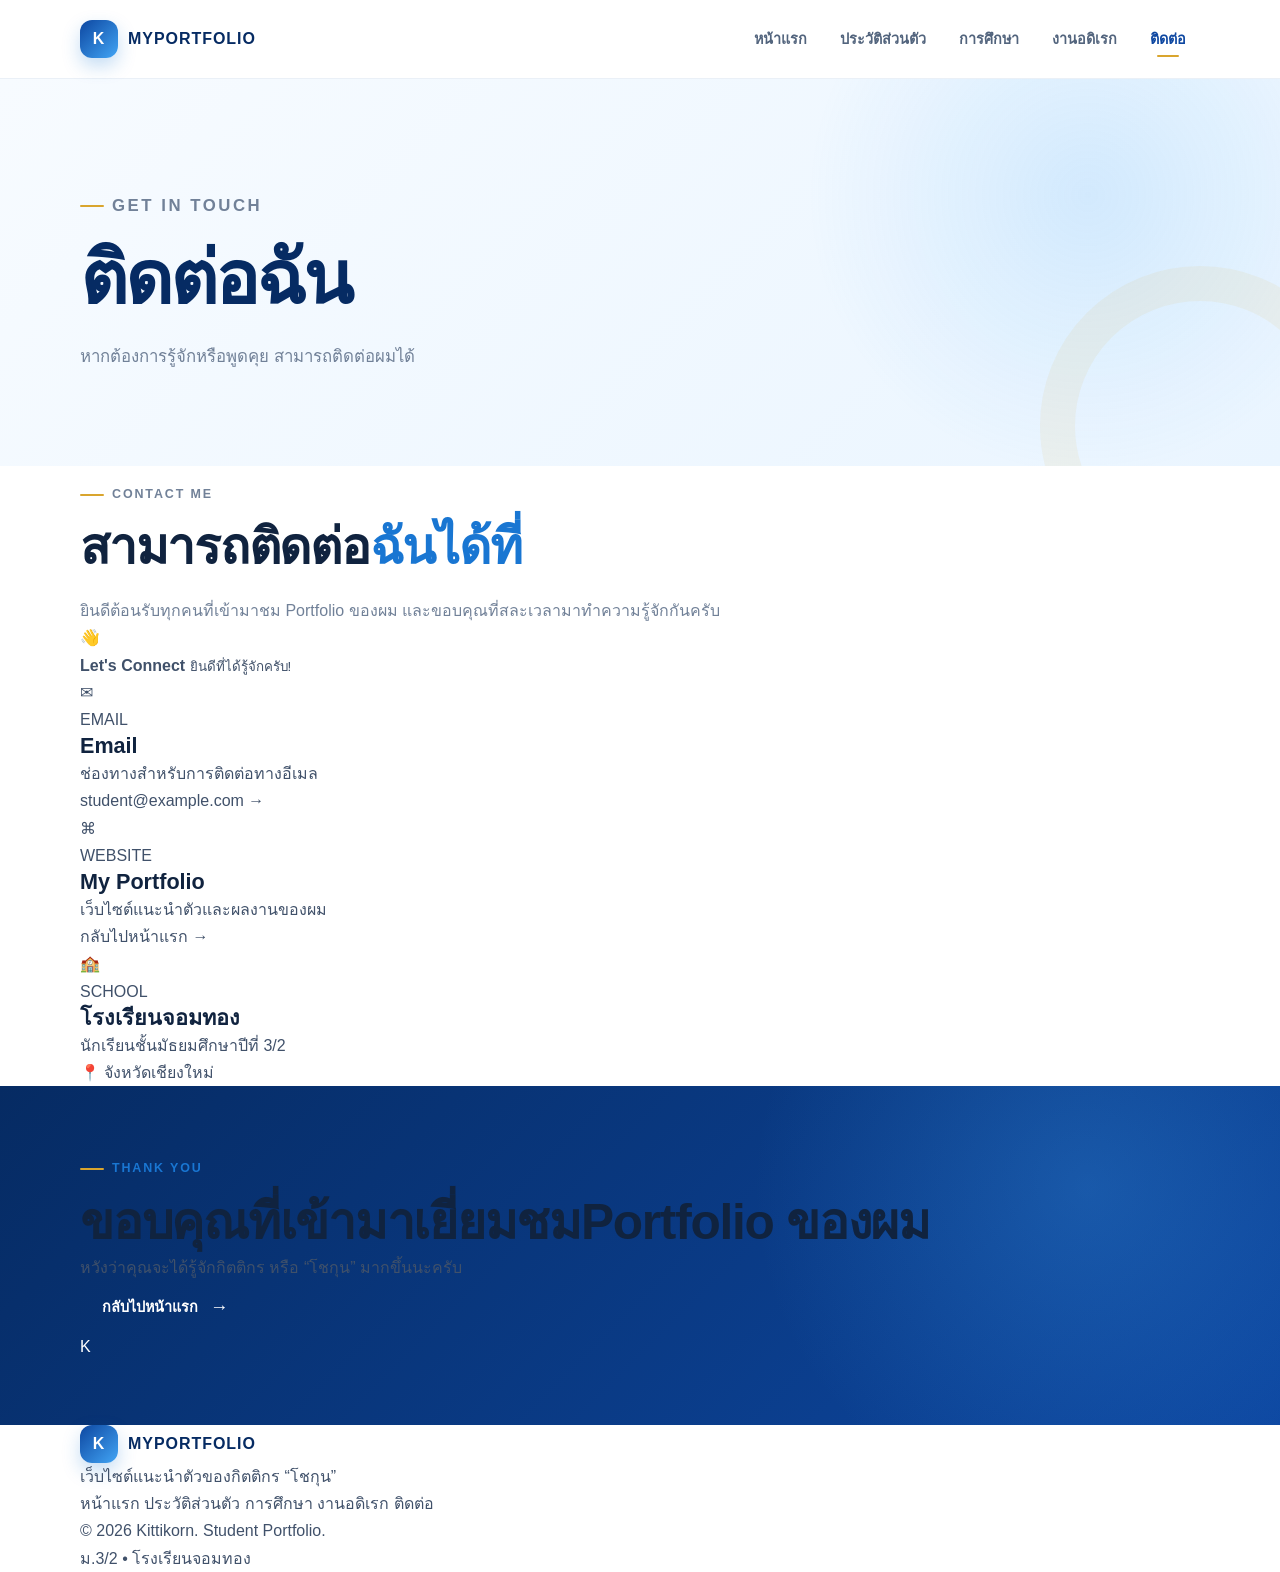
==== commit 95e0e131: "Update contact.html" ====
--- a/contact.html
+++ b/contact.html
@@ -5,6 +5,11 @@
     <meta name="viewport" content="width=device-width, initial-scale=1.0">
     <meta name="description" content="ช่องทางการติดต่อกิตติกร โชกุน">
     <title>ติดต่อ | กิตติกร</title>
+
+    <link rel="preconnect" href="https://fonts.googleapis.com">
+    <link rel="preconnect" href="https://fonts.gstatic.com" crossorigin>
+    <link href="https://fonts.googleapis.com/css2?family=Prompt:wght@300;400;500;600;700&display=swap" rel="stylesheet">
+
     <link rel="stylesheet" href="style.css">
 </head>
 
@@ -12,9 +17,10 @@
 
     <header class="site-header">
         <nav class="navbar container">
+
             <a href="index.html" class="logo">
                 <span class="logo-mark">K</span>
-                <span>KITTIKORN<span class="logo-dot">.</span></span>
+                <span>MY<span>PORTFOLIO</span></span>
             </a>
 
             <div class="nav-links">
@@ -24,6 +30,7 @@
                 <a href="hobby.html">งานอดิเรก</a>
                 <a href="contact.html" class="active">ติดต่อ</a>
             </div>
+
         </nav>
     </header>
 
@@ -31,33 +38,31 @@
 
         <section class="page-hero contact-hero">
             <div class="container page-hero-content">
-                <span class="section-label">CONTACT</span>
-                <h1>ติดต่อฉัน</h1>
-                <p>
-                    หากต้องการรู้จักหรือพูดคุย สามารถติดต่อได้ผ่านช่องทางด้านล่าง
-                </p>
+                <p class="section-label">GET IN TOUCH</p>
+                <h1>ติดต่อ<span>ฉัน</span></h1>
+                <p>หากต้องการรู้จักหรือพูดคุย สามารถติดต่อผมได้</p>
             </div>
         </section>
 
-        <section class="section contact-section">
+        <section class="section-padding contact-section">
             <div class="container">
 
                 <div class="contact-intro">
 
                     <div class="section-heading">
-                        <span class="section-label">LET'S CONNECT</span>
-                        <h2>สามารถ <span>ติดต่อฉัน</span> ได้ที่</h2>
+                        <p class="section-label">CONTACT ME</p>
+                        <h2>สามารถติดต่อ<span>ฉันได้ที่</span></h2>
                         <p>
-                            สำหรับโครงงานนี้ สามารถใช้ข้อมูลตัวอย่างด้านล่าง
-                            และเปลี่ยนเป็นข้อมูลจริงของนักเรียนก่อนนำไปเผยแพร่
+                            ยินดีต้อนรับทุกคนที่เข้ามาชม Portfolio ของผม
+                            และขอบคุณที่สละเวลามาทำความรู้จักกันครับ
                         </p>
                     </div>
 
                     <div class="contact-badge">
-                        <span>✦</span>
+                        <span>👋</span>
                         <div>
-                            <strong>Available for a chat</strong>
-                            <small>ยินดีพูดคุยและแลกเปลี่ยนความคิดเห็น</small>
+                            <strong>Let's Connect</strong>
+                            <small>ยินดีที่ได้รู้จักครับ!</small>
                         </div>
                     </div>
 
@@ -65,64 +70,71 @@
 
                 <div class="contact-grid">
 
-                    <a href="mailto:kittikorn@example.com" class="contact-card">
-                        <div class="contact-icon email-icon">✉</div>
+                    <div class="contact-card email-card">
+                        <div class="contact-icon">✉</div>
                         <div class="contact-card-content">
-                            <span>EMAIL</span>
-                            <h3>อีเมล</h3>
-                            <p>kittikorn@example.com</p>
+                            <span class="contact-label">EMAIL</span>
+                            <h3>Email</h3>
+                            <p>ช่องทางสำหรับการติดต่อทางอีเมล</p>
+                            <a href="mailto:student@example.com" class="contact-link">
+                                student@example.com
+                                <span>→</span>
+                            </a>
                         </div>
-                        <span class="contact-arrow">→</span>
-                    </a>
-
-                    <a href="index.html" class="contact-card">
-                        <div class="contact-icon website-icon">⌘</div>
-                        <div class="contact-card-content">
-                            <span>WEBSITE</span>
-                            <h3>Portfolio Website</h3>
-                            <p>เว็บไซต์แนะนำตัวของฉัน</p>
-                        </div>
-                        <span class="contact-arrow">→</span>
-                    </a>
-
-                    <div class="contact-card">
-                        <div class="contact-icon social-icon">◎</div>
-                        <div class="contact-card-content">
-                            <span>SOCIAL</span>
-                            <h3>Social / Contact</h3>
-                            <p>สามารถเพิ่มช่องทาง Social Media ได้ที่นี่</p>
-                        </div>
-                        <span class="contact-arrow">+</span>
                     </div>
 
-                    <div class="contact-card">
-                        <div class="contact-icon location-icon">⌖</div>
+                    <div class="contact-card web-card">
+                        <div class="contact-icon">⌘</div>
                         <div class="contact-card-content">
-                            <span>LOCATION</span>
-                            <h3>เชียงใหม่</h3>
-                            <p>โรงเรียนจอมทอง จังหวัดเชียงใหม่</p>
+                            <span class="contact-label">WEBSITE</span>
+                            <h3>My Portfolio</h3>
+                            <p>เว็บไซต์แนะนำตัวและผลงานของผม</p>
+                            <a href="index.html" class="contact-link">
+                                กลับไปหน้าแรก
+                                <span>→</span>
+                            </a>
                         </div>
-                        <span class="contact-arrow">→</span>
+                    </div>
+
+                    <div class="contact-card school-card">
+                        <div class="contact-icon">🏫</div>
+                        <div class="contact-card-content">
+                            <span class="contact-label">SCHOOL</span>
+                            <h3>โรงเรียนจอมทอง</h3>
+                            <p>นักเรียนชั้นมัธยมศึกษาปีที่ 3/2</p>
+                            <span class="contact-static">
+                                📍 จังหวัดเชียงใหม่
+                            </span>
+                        </div>
                     </div>
 
                 </div>
 
-                <div class="contact-cta">
+            </div>
+        </section>
+
+        <section class="cta-section section-padding">
+            <div class="container">
+
+                <div class="cta-box">
+
+                    <div class="cta-decoration"></div>
+
+                    <div class="cta-content">
+                        <p class="section-label">THANK YOU</p>
+                        <h2>ขอบคุณที่เข้ามาเยี่ยมชม<span>Portfolio ของผม</span></h2>
+                        <p>
+                            หวังว่าคุณจะได้รู้จักกิตติกร
+                            หรือ “โชกุน” มากขึ้นนะครับ
+                        </p>
+
+                        <a href="index.html" class="btn btn-white">
+                            กลับไปหน้าแรก
+                            <span>→</span>
+                        </a>
+                    </div>
 
                     <div class="cta-symbol">K</div>
-
-                    <div class="contact-cta-text">
-                        <span class="section-label light-label">THANK YOU</span>
-                        <h2>ขอบคุณที่เข้ามาเยี่ยมชม Portfolio ของฉัน</h2>
-                        <p>
-                            หวังว่าเว็บไซต์เล็ก ๆ แห่งนี้จะทำให้คุณรู้จักฉันมากขึ้น
-                        </p>
-                    </div>
-
-                    <a href="index.html" class="btn btn-light">
-                        กลับหน้าแรก
-                        <span>→</span>
-                    </a>
 
                 </div>
 
@@ -132,21 +144,17 @@
     </main>
 
     <footer class="site-footer">
-        <div class="container footer-grid">
+        <div class="container footer-content">
 
             <div class="footer-brand">
                 <a href="index.html" class="logo footer-logo">
                     <span class="logo-mark">K</span>
-                    <span>KITTIKORN<span class="logo-dot">.</span></span>
+                    <span>MY<span>PORTFOLIO</span></span>
                 </a>
-                <p>
-                    Modern Student Portfolio<br>
-                    ของกิตติกร (โชกุน)
-                </p>
+                <p>เว็บไซต์แนะนำตัวของกิตติกร “โชกุน”</p>
             </div>
 
-            <div class="footer-nav">
-                <h4>เว็บไซต์</h4>
+            <div class="footer-links">
                 <a href="index.html">หน้าแรก</a>
                 <a href="profile.html">ประวัติส่วนตัว</a>
                 <a href="education.html">การศึกษา</a>
@@ -154,20 +162,11 @@
                 <a href="contact.html">ติดต่อ</a>
             </div>
 
-            <div class="footer-info">
-                <h4>ข้อมูลนักเรียน</h4>
-                <p>กิตติกร (โชกุน)</p>
-                <p>ชั้น ม.3/2</p>
-                <p>โรงเรียนจอมทอง</p>
-                <p>จังหวัดเชียงใหม่</p>
+            <div class="footer-bottom">
+                <p>© 2026 Kittikorn. Student Portfolio.</p>
+                <p>ม.3/2 • โรงเรียนจอมทอง</p>
             </div>
 
-        </div>
-
-        <div class="footer-bottom">
-            <div class="container">
-                <p>© 2026 Kittikorn Student Portfolio. Created for Computer Project.</p>
-            </div>
         </div>
     </footer>
 
--- a/style.css
+++ b/style.css
@@ -1,53 +1,48 @@
-/* =========================================================
-   MY STUDENT PORTFOLIO
-   Modern / Clean / Creative / Professional
-   HTML5 + CSS3
-   ========================================================= */
-
-
-/* =========================================================
-   1. CSS VARIABLES
-   ========================================================= */
+/* =========================================
+   KITTIKORN STUDENT PORTFOLIO
+   Modern / Clean / Creative / Responsive
+   ========================================= */
+
+
+/* =========================================
+   01. ROOT & RESET
+   ========================================= */
 
 :root {
-    --navy: #0D47A1;
-    --blue: #1976D2;
-    --sky: #42A5F5;
-    --light-blue: #90CAF9;
-    --pale-blue: #E3F2FD;
-
-    --white: #FFFFFF;
-    --background: #F7FAFE;
-    --text: #17324D;
-    --muted: #6B7C93;
-    --border: #DCE9F5;
-
-    --green: #2E9D78;
-    --purple: #7557D6;
-    --orange: #F28C45;
-    --cyan: #159BB5;
-    --pink: #D85C91;
-
-    --shadow-small:
-        0 8px 25px rgba(13, 71, 161, 0.08);
-
-    --shadow:
-        0 20px 50px rgba(13, 71, 161, 0.12);
-
-    --shadow-hover:
-        0 28px 60px rgba(13, 71, 161, 0.18);
-
-    --radius-small: 14px;
-    --radius: 24px;
-    --radius-large: 36px;
-
-    --container: 1180px;
-}
-
-
-/* =========================================================
-   2. RESET
-   ========================================================= */
+    --blue-950: #062b63;
+    --blue-900: #0d47a1;
+    --blue-800: #1255b5;
+    --blue-700: #1976d2;
+    --blue-600: #1e88e5;
+    --blue-500: #42a5f5;
+    --blue-300: #90caf9;
+    --blue-100: #e3f2fd;
+
+    --gold-600: #c89520;
+    --gold-500: #d9a52e;
+    --gold-400: #e8bd55;
+    --gold-200: #f7e4ad;
+    --gold-100: #fff8e7;
+
+    --white: #ffffff;
+    --off-white: #f8fbff;
+    --text-dark: #10233f;
+    --text: #40516a;
+    --text-light: #718198;
+
+    --border: #e5edf6;
+
+    --shadow-sm: 0 8px 24px rgba(13, 71, 161, 0.08);
+    --shadow-md: 0 16px 40px rgba(13, 71, 161, 0.12);
+    --shadow-lg: 0 25px 70px rgba(13, 71, 161, 0.16);
+
+    --radius-sm: 12px;
+    --radius-md: 20px;
+    --radius-lg: 30px;
+    --radius-xl: 40px;
+
+    --transition: 0.3s ease;
+}
 
 * {
     margin: 0;
@@ -61,21 +56,21 @@
 
 body {
     font-family:
-        "Segoe UI",
+        "Noto Sans Thai",
+        "Leelawadee UI",
         Tahoma,
         Arial,
         sans-serif;
 
-    background: var(--background);
     color: var(--text);
+    background: var(--white);
     line-height: 1.7;
-
     overflow-x: hidden;
 }
 
 img {
+    max-width: 100%;
     display: block;
-    max-width: 100%;
 }
 
 a {
@@ -88,74 +83,118 @@
     -webkit-tap-highlight-color: transparent;
 }
 
-
-/* =========================================================
-   3. GLOBAL
-   ========================================================= */
-
 .container {
-    width: min(
-        calc(100% - 40px),
-        var(--container)
+    width: min(1120px, calc(100% - 40px));
+    margin: 0 auto;
+}
+
+
+/* =========================================
+   02. TYPOGRAPHY
+   ========================================= */
+
+h1,
+h2,
+h3,
+h4 {
+    color: var(--text-dark);
+    line-height: 1.25;
+    font-weight: 800;
+}
+
+h1 {
+    font-size: clamp(3rem, 6vw, 5.4rem);
+    letter-spacing: -0.04em;
+}
+
+h2 {
+    font-size: clamp(2rem, 4vw, 3.1rem);
+    letter-spacing: -0.025em;
+}
+
+h3 {
+    font-size: 1.35rem;
+}
+
+p {
+    color: var(--text);
+}
+
+.gradient-text {
+    display: block;
+    background: linear-gradient(
+        135deg,
+        var(--blue-900),
+        var(--blue-600),
+        var(--gold-500)
     );
 
-    margin-inline: auto;
-}
-
-.section {
-    padding: 100px 0;
-}
-
-.eyebrow {
-    color: var(--blue);
+    -webkit-background-clip: text;
+    background-clip: text;
+    color: transparent;
+}
+
+.section-label {
+    display: inline-flex;
+    align-items: center;
+    gap: 8px;
+    margin-bottom: 12px;
+
+    color: var(--blue-700);
     font-size: 0.78rem;
     font-weight: 800;
-    letter-spacing: 0.18em;
-    margin-bottom: 12px;
-}
-
-.light-eyebrow {
-    color: var(--light-blue);
+    letter-spacing: 0.15em;
+}
+
+.section-label::before {
+    content: "";
+    width: 24px;
+    height: 2px;
+    background: var(--gold-500);
+    border-radius: 10px;
+}
+
+.light-label {
+    color: var(--blue-300);
 }
 
 .section-heading {
     max-width: 650px;
-    margin-bottom: 50px;
-}
-
-.center-heading {
-    margin-inline: auto;
+}
+
+.section-heading.centered {
+    margin: 0 auto 60px;
     text-align: center;
 }
 
-.section-heading h2,
-.about-text h2 {
-    font-size: clamp(2rem, 4vw, 3rem);
-    line-height: 1.2;
-    color: var(--navy);
-    margin-bottom: 16px;
-}
-
-.section-heading > p:last-child {
-    color: var(--muted);
-}
-
-
-/* =========================================================
-   4. NAVIGATION
-   ========================================================= */
+.section-heading.centered .section-label {
+    justify-content: center;
+}
+
+.section-heading h2 span {
+    color: var(--blue-700);
+}
+
+.section-heading p {
+    margin-top: 18px;
+    color: var(--text-light);
+}
+
+
+/* =========================================
+   03. HEADER / NAVIGATION
+   ========================================= */
 
 .site-header {
     position: sticky;
     top: 0;
     z-index: 1000;
 
-    background: rgba(255, 255, 255, 0.9);
-
-    backdrop-filter: blur(16px);
-    -webkit-backdrop-filter: blur(16px);
-
-    border-bottom: 1px solid rgba(220, 233, 245, 0.8);
+    background: rgba(255, 255, 255, 0.88);
+    border-bottom: 1px solid rgba(229, 237, 246, 0.8);
+
+    backdrop-filter: blur(18px);
+    -webkit-backdrop-filter: blur(18px);
 }
 
 .navbar {
@@ -164,24 +203,18 @@
     display: flex;
     align-items: center;
     justify-content: space-between;
-
     gap: 30px;
 }
 
 .logo {
-    display: flex;
+    display: inline-flex;
     align-items: center;
     gap: 10px;
 
-    color: var(--navy);
-    font-size: 1.1rem;
-    font-weight: 800;
-
-    white-space: nowrap;
-}
-
-.logo > span:last-child > span {
-    color: var(--blue);
+    color: var(--blue-950);
+    font-weight: 900;
+    letter-spacing: 0.06em;
+    font-size: 1rem;
 }
 
 .logo-mark {
@@ -193,223 +226,300 @@
 
     border-radius: 12px;
 
-    background:
-        linear-gradient(
-            135deg,
-            var(--navy),
-            var(--sky)
-        );
-
     color: var(--white);
-
-    box-shadow:
-        0 8px 18px rgba(25, 118, 210, 0.25);
+    background: linear-gradient(
+        135deg,
+        var(--blue-900),
+        var(--blue-500)
+    );
+
+    box-shadow: 0 8px 18px rgba(25, 118, 210, 0.25);
+}
+
+.logo-dot {
+    color: var(--gold-500);
 }
 
 .nav-links {
     display: flex;
     align-items: center;
-    gap: 6px;
+    gap: 5px;
 }
 
 .nav-links a {
     position: relative;
 
     padding: 9px 14px;
-
     border-radius: 10px;
 
-    color: var(--muted);
-
+    color: #52647d;
     font-size: 0.9rem;
     font-weight: 700;
 
     transition:
-        color 0.25s ease,
-        background 0.25s ease,
-        transform 0.25s ease;
+        color var(--transition),
+        background var(--transition),
+        transform var(--transition);
+}
+
+.nav-links a::after {
+    content: "";
+
+    position: absolute;
+    left: 50%;
+    bottom: 3px;
+
+    width: 0;
+    height: 2px;
+
+    background: var(--gold-500);
+    border-radius: 20px;
+
+    transform: translateX(-50%);
+    transition: width var(--transition);
 }
 
 .nav-links a:hover {
-    color: var(--blue);
-    background: var(--pale-blue);
-    transform: translateY(-2px);
+    color: var(--blue-900);
+    background: var(--blue-100);
+}
+
+.nav-links a:hover::after,
+.nav-links a.active::after {
+    width: 22px;
 }
 
 .nav-links a.active {
-    color: var(--blue);
-    background: var(--pale-blue);
-}
-
-.nav-links a.active::after {
-    content: "";
-
-    position: absolute;
-
-    left: 50%;
-    bottom: -5px;
-
-    width: 5px;
-    height: 5px;
-
-    border-radius: 50%;
-
-    background: var(--blue);
-
-    transform: translateX(-50%);
-}
-
-
-/* =========================================================
-   5. BUTTONS
-   ========================================================= */
+    color: var(--blue-900);
+}
+
+
+/* =========================================
+   04. BUTTONS
+   ========================================= */
 
 .btn {
+    min-height: 52px;
+
     display: inline-flex;
     align-items: center;
     justify-content: center;
-    gap: 10px;
-
-    min-height: 52px;
-
-    padding: 0 24px;
+    gap: 12px;
+
+    padding: 0 22px;
 
     border-radius: 14px;
 
     font-weight: 800;
-    font-size: 0.92rem;
+    font-size: 0.9rem;
 
     transition:
-        transform 0.25s ease,
-        box-shadow 0.25s ease,
-        background 0.25s ease,
-        color 0.25s ease;
+        transform var(--transition),
+        box-shadow var(--transition),
+        background var(--transition),
+        color var(--transition);
+}
+
+.btn span {
+    font-size: 1.15rem;
+    transition: transform var(--transition);
 }
 
 .btn:hover {
     transform: translateY(-3px);
 }
 
+.btn:hover span {
+    transform: translateX(4px);
+}
+
 .btn-primary {
     color: var(--white);
-
-    background:
-        linear-gradient(
-            135deg,
-            var(--navy),
-            var(--blue)
-        );
-
-    box-shadow:
-        0 12px 25px rgba(25, 118, 210, 0.25);
+    background: linear-gradient(
+        135deg,
+        var(--blue-950),
+        var(--blue-700)
+    );
+
+    box-shadow: 0 12px 25px rgba(13, 71, 161, 0.25);
 }
 
 .btn-primary:hover {
-    box-shadow:
-        0 18px 35px rgba(25, 118, 210, 0.32);
+    box-shadow: 0 18px 32px rgba(13, 71, 161, 0.32);
 }
 
 .btn-outline {
-    color: var(--blue);
+    color: var(--blue-900);
     background: var(--white);
-    border: 1.5px solid var(--light-blue);
+    border: 1px solid #cddff2;
 }
 
 .btn-outline:hover {
-    background: var(--pale-blue);
-}
-
-.btn-white {
-    color: var(--navy);
+    background: var(--blue-100);
+    border-color: var(--blue-300);
+}
+
+.btn-light {
+    color: var(--blue-900);
     background: var(--white);
-
-    box-shadow:
-        0 12px 30px rgba(0, 0, 0, 0.12);
-}
-
-.btn-white:hover {
-    background: var(--pale-blue);
-}
-
-
-/* =========================================================
-   6. HERO
-   ========================================================= */
+    box-shadow: var(--shadow-sm);
+}
+
+.btn-light:hover {
+    background: var(--gold-100);
+}
+
+
+/* =========================================
+   05. HERO
+   ========================================= */
 
 .hero {
     position: relative;
-    isolation: isolate;
-
-    min-height: calc(100vh - 78px);
+    min-height: 720px;
 
     display: flex;
     align-items: center;
-
-    padding: 90px 0;
 
     overflow: hidden;
 
     background:
         radial-gradient(
-            circle at 15% 20%,
-            rgba(144, 202, 249, 0.25),
+            circle at 75% 25%,
+            rgba(66, 165, 245, 0.13),
+            transparent 30%
+        ),
+        radial-gradient(
+            circle at 15% 80%,
+            rgba(232, 189, 85, 0.11),
             transparent 28%
         ),
         linear-gradient(
             135deg,
-            #FFFFFF 0%,
-            #F4F9FE 55%,
-            #E3F2FD 100%
+            #ffffff 0%,
+            #f5faff 55%,
+            #eef7ff 100%
         );
 }
 
+.hero::before {
+    content: "";
+
+    position: absolute;
+    inset: 0;
+
+    background-image:
+        linear-gradient(
+            rgba(13, 71, 161, 0.035) 1px,
+            transparent 1px
+        ),
+        linear-gradient(
+            90deg,
+            rgba(13, 71, 161, 0.035) 1px,
+            transparent 1px
+        );
+
+    background-size: 55px 55px;
+
+    mask-image: linear-gradient(
+        to bottom,
+        black,
+        transparent 85%
+    );
+}
+
 .hero-grid {
+    position: relative;
+    z-index: 2;
+
     display: grid;
     grid-template-columns: 1.05fr 0.95fr;
-
-    align-items: center;
-
-    gap: 70px;
-}
-
-.hero-content {
-    position: relative;
-    z-index: 2;
-
-    animation: fadeUp 0.8s ease both;
-}
-
-.hero h1 {
-    max-width: 700px;
-
-    color: var(--navy);
-
-    font-size: clamp(
-        3rem,
-        6vw,
-        5.5rem
-    );
-
-    line-height: 1.05;
-
-    letter-spacing: -0.04em;
-
-    margin-bottom: 25px;
-}
-
-.hero h1 span {
+    align-items: center;
+    gap: 60px;
+
+    padding: 80px 0;
+}
+
+.eyebrow {
+    display: inline-flex;
+    align-items: center;
+    gap: 10px;
+
+    margin-bottom: 20px;
+
+    color: var(--blue-700);
+    font-size: 0.75rem;
+    font-weight: 900;
+    letter-spacing: 0.16em;
+}
+
+.eyebrow-line {
+    width: 35px;
+    height: 2px;
+    background: var(--gold-500);
+}
+
+.hero-greeting {
+    margin-bottom: 8px;
+
+    color: var(--text-light);
+    font-size: 1.1rem;
+    font-weight: 600;
+}
+
+.hero-content h1 {
+    margin-bottom: 24px;
+}
+
+.hero-description {
+    max-width: 560px;
+    margin-bottom: 28px;
+
+    color: #596b82;
+    font-size: 1.05rem;
+}
+
+.hero-highlight {
+    max-width: 540px;
+
+    display: flex;
+    align-items: center;
+    gap: 14px;
+
+    margin-bottom: 30px;
+    padding: 14px 17px;
+
+    border: 1px solid rgba(217, 165, 46, 0.25);
+    border-radius: 16px;
+
+    background: rgba(255, 255, 255, 0.7);
+    box-shadow: var(--shadow-sm);
+}
+
+.highlight-icon {
+    width: 40px;
+    height: 40px;
+
+    flex-shrink: 0;
+
+    display: grid;
+    place-items: center;
+
+    border-radius: 12px;
+
+    color: var(--gold-600);
+    background: var(--gold-100);
+}
+
+.hero-highlight strong {
     display: block;
-    color: var(--blue);
-}
-
-.hero-description {
-    max-width: 600px;
-
-    color: var(--muted);
-
-    font-size: 1.08rem;
-
-    margin-bottom: 32px;
+    color: var(--text-dark);
+    font-size: 0.82rem;
+}
+
+.hero-highlight p {
+    color: var(--text-light);
+    font-size: 0.82rem;
 }
 
 .hero-buttons {
@@ -417,28 +527,36 @@
     flex-wrap: wrap;
     gap: 12px;
 
-    margin-bottom: 45px;
-}
-
-.hero-stats {
+    margin-bottom: 35px;
+}
+
+.quick-stats {
     display: flex;
-    flex-wrap: wrap;
-    gap: 35px;
-}
-
-.hero-stats div {
+    align-items: center;
+    gap: 20px;
+}
+
+.stat {
     display: flex;
     flex-direction: column;
 }
 
-.hero-stats strong {
-    color: var(--navy);
-    font-size: 1.5rem;
-}
-
-.hero-stats span {
-    color: var(--muted);
-    font-size: 0.8rem;
+.stat strong {
+    color: var(--blue-900);
+    font-size: 1.25rem;
+    line-height: 1;
+}
+
+.stat span {
+    margin-top: 5px;
+    color: var(--text-light);
+    font-size: 0.7rem;
+}
+
+.stat-divider {
+    width: 1px;
+    height: 30px;
+    background: #dce6f1;
 }
 
 
@@ -447,395 +565,431 @@
 .hero-visual {
     position: relative;
 
-    min-height: 570px;
+    min-height: 520px;
 
     display: grid;
     place-items: center;
-
-    animation: fadeUp 1s 0.15s ease both;
 }
 
 .profile-frame {
     position: relative;
-    z-index: 2;
-
-    width: min(
-        360px,
-        80%
-    );
-
-    aspect-ratio: 0.82;
-
-    padding: 10px;
-
-    border-radius: 44% 44% 38% 38%;
+
+    width: min(390px, 100%);
+
+    padding: 15px;
+
+    border: 1px solid rgba(255, 255, 255, 0.9);
+    border-radius: 42% 42% 30px 30px;
 
     background:
         linear-gradient(
             145deg,
-            var(--navy),
-            var(--sky)
+            rgba(255,255,255,0.96),
+            rgba(227,242,253,0.72)
         );
 
     box-shadow:
-        0 35px 70px rgba(13, 71, 161, 0.25);
-
-    transform: rotate(3deg);
-
-    transition:
-        transform 0.4s ease,
-        box-shadow 0.4s ease;
+        0 30px 80px rgba(13, 71, 161, 0.18),
+        inset 0 0 0 1px rgba(66,165,245,0.08);
+
+    transform: rotate(2deg);
+    transition: transform 0.5s ease;
 }
 
 .profile-frame:hover {
     transform: rotate(0deg) translateY(-8px);
-
-    box-shadow:
-        0 45px 85px rgba(13, 71, 161, 0.3);
-}
-
-.profile-frame img {
+}
+
+.profile-image-wrapper {
+    position: relative;
+    overflow: hidden;
+
+    border-radius: 35% 35% 22px 22px;
+
+    background: var(--blue-900);
+}
+
+.profile-image {
     width: 100%;
-    height: 100%;
+    aspect-ratio: 5 / 6;
 
     object-fit: cover;
 
-    border-radius: 40% 40% 34% 34%;
-    background: var(--pale-blue);
-}
-
-.profile-decoration {
+    transition: transform 0.6s ease;
+}
+
+.profile-frame:hover .profile-image {
+    transform: scale(1.035);
+}
+
+.gold-badge {
     position: absolute;
-
+    z-index: 5;
+
+    top: -18px;
+    right: -24px;
+
+    padding: 10px 15px;
+
+    color: var(--blue-950);
+    background: linear-gradient(
+        135deg,
+        var(--gold-400),
+        var(--gold-200)
+    );
+
+    border: 4px solid var(--white);
+    border-radius: 30px;
+
+    font-size: 0.72rem;
+    font-weight: 900;
+    letter-spacing: 0.08em;
+
+    box-shadow: var(--shadow-sm);
+}
+
+.profile-floating-card {
+    position: absolute;
+    z-index: 10;
+
+    left: -55px;
+    bottom: 35px;
+
+    display: flex;
+    align-items: center;
+    gap: 11px;
+
+    min-width: 180px;
+
+    padding: 13px;
+
+    border: 1px solid rgba(255,255,255,0.9);
+    border-radius: 16px;
+
+    background: rgba(255,255,255,0.92);
+    backdrop-filter: blur(12px);
+
+    box-shadow: var(--shadow-md);
+}
+
+.floating-icon {
+    width: 39px;
+    height: 39px;
+
+    display: grid;
+    place-items: center;
+
+    border-radius: 12px;
+    background: var(--blue-100);
+}
+
+.profile-floating-card strong,
+.profile-floating-card span {
+    display: block;
+}
+
+.profile-floating-card strong {
+    color: var(--blue-900);
+    font-size: 0.85rem;
+}
+
+.profile-floating-card span:last-child {
+    color: var(--text-light);
+    font-size: 0.68rem;
+}
+
+.visual-orbit {
+    position: absolute;
+
+    border: 1px solid rgba(66, 165, 245, 0.16);
     border-radius: 50%;
 }
 
+.orbit-one {
+    width: 490px;
+    height: 490px;
+}
+
+.orbit-two {
+    width: 580px;
+    height: 580px;
+
+    border-color: rgba(217, 165, 46, 0.14);
+}
+
+.floating-shape {
+    position: absolute;
+
+    display: grid;
+    place-items: center;
+
+    font-weight: 900;
+
+    animation: floating 4s ease-in-out infinite;
+}
+
+.shape-star {
+    top: 50px;
+    right: 20px;
+
+    width: 48px;
+    height: 48px;
+
+    color: var(--gold-500);
+    font-size: 1.5rem;
+}
+
+.shape-plus {
+    left: 40px;
+    top: 100px;
+
+    color: var(--blue-300);
+    font-size: 2rem;
+
+    animation-delay: 1s;
+}
+
+.hero-decoration {
+    position: absolute;
+    border-radius: 50%;
+    filter: blur(1px);
+}
+
 .decoration-one {
-    width: 290px;
-    height: 290px;
-
-    background: var(--pale-blue);
-
-    top: 70px;
-    left: 10%;
-
-    z-index: 0;
-}
-
-.decoration-two {
-    width: 110px;
-    height: 110px;
-
-    background: var(--light-blue);
-
-    bottom: 50px;
-    right: 12%;
-
-    opacity: 0.65;
-}
-
-.hero-orb {
-    position: absolute;
-
-    border-radius: 50%;
-
-    filter: blur(1px);
-
-    z-index: -1;
-}
-
-.orb-one {
     width: 180px;
     height: 180px;
 
-    right: -60px;
-    top: 80px;
-
-    background: rgba(66, 165, 245, 0.13);
-}
-
-.orb-two {
-    width: 100px;
-    height: 100px;
-
-    left: 42%;
-    bottom: -30px;
-
-    background: rgba(25, 118, 210, 0.08);
-}
-
-
-/* Floating Cards */
-
-.floating-card {
+    right: -70px;
+    top: 100px;
+
+    background: rgba(66, 165, 245, 0.08);
+}
+
+.decoration-two {
+    width: 120px;
+    height: 120px;
+
+    left: -40px;
+    bottom: 40px;
+
+    background: rgba(217, 165, 46, 0.08);
+}
+
+
+/* =========================================
+   06. GENERIC SECTIONS
+   ========================================= */
+
+.section {
+    padding: 110px 0;
+}
+
+.intro-section {
+    background: var(--white);
+}
+
+.intro-grid {
+    display: grid;
+    grid-template-columns: 1.15fr 0.85fr;
+    grid-template-rows: auto auto;
+    gap: 22px;
+}
+
+.intro-card {
+    position: relative;
+    overflow: hidden;
+
+    padding: 34px;
+
+    border: 1px solid var(--border);
+    border-radius: var(--radius-lg);
+
+    background: var(--white);
+
+    box-shadow: var(--shadow-sm);
+
+    transition:
+        transform var(--transition),
+        box-shadow var(--transition);
+}
+
+.intro-card:hover {
+    transform: translateY(-6px);
+    box-shadow: var(--shadow-md);
+}
+
+.intro-main {
+    grid-row: span 2;
+
+    min-height: 350px;
+
+    background:
+        radial-gradient(
+            circle at 100% 0,
+            rgba(66, 165, 245, 0.12),
+            transparent 40%
+        ),
+        var(--white);
+}
+
+.card-number {
     position: absolute;
-    z-index: 4;
-
-    display: flex;
-    align-items: center;
-    gap: 12px;
-
-    padding: 14px 18px;
-
-    background: rgba(255, 255, 255, 0.92);
-
-    border: 1px solid rgba(255, 255, 255, 0.9);
-
-    border-radius: 18px;
-
-    box-shadow: var(--shadow);
-
-    animation: float 4s ease-in-out infinite;
-}
-
-.floating-card strong,
-.floating-card small {
-    display: block;
-}
-
-.floating-card strong {
-    color: var(--navy);
-    font-size: 0.82rem;
-}
-
-.floating-card small {
-    color: var(--muted);
-    font-size: 0.7rem;
-}
-
-.floating-icon {
-    width: 40px;
-    height: 40px;
+    top: 20px;
+    right: 25px;
+
+    color: #edf3fa;
+    font-size: 4rem;
+    font-weight: 900;
+    line-height: 1;
+}
+
+.card-icon {
+    width: 55px;
+    height: 55px;
 
     display: grid;
     place-items: center;
 
-    border-radius: 12px;
-
-    background: var(--pale-blue);
-}
-
-.floating-card-top {
-    top: 85px;
-    right: 0;
-}
-
-.floating-card-bottom {
-    left: 0;
-    bottom: 90px;
-
-    animation-delay: -1.8s;
-}
-
-
-/* =========================================================
-   7. INTRO / HIGHLIGHTS
-   ========================================================= */
-
-.intro-section {
-    background: var(--white);
-}
-
-.highlight-grid {
-    display: grid;
-
-    grid-template-columns:
-        1.4fr
-        0.8fr
-        0.8fr;
-
-    gap: 20px;
-}
-
-.highlight-card {
-    position: relative;
-
-    min-height: 300px;
-
-    padding: 32px;
-
-    background: var(--white);
-
-    border: 1px solid var(--border);
-
-    border-radius: var(--radius);
-
-    box-shadow: var(--shadow-small);
-
-    overflow: hidden;
+    margin-bottom: 24px;
+
+    border-radius: 17px;
+
+    font-size: 1.5rem;
+}
+
+.blue-icon {
+    background: var(--blue-100);
+}
+
+.gold-icon {
+    background: var(--gold-100);
+}
+
+.intro-card h3 {
+    margin-bottom: 12px;
+}
+
+.intro-card p {
+    max-width: 560px;
+    color: var(--text-light);
+}
+
+.text-link {
+    display: inline-flex;
+
+    margin-top: 25px;
+
+    color: var(--blue-700);
+    font-weight: 800;
 
     transition:
-        transform 0.3s ease,
-        box-shadow 0.3s ease;
-}
-
-.highlight-card::after {
-    content: "";
-
-    position: absolute;
-
-    width: 120px;
-    height: 120px;
-
-    right: -40px;
-    bottom: -40px;
-
-    border-radius: 50%;
-
-    background: var(--pale-blue);
-
-    opacity: 0.7;
-}
-
-.highlight-card:hover {
-    transform: translateY(-8px);
-    box-shadow: var(--shadow-hover);
-}
-
-.highlight-main {
-    display: grid;
-    grid-template-columns: auto 1fr;
-
-    gap: 24px;
+        color var(--transition),
+        transform var(--transition);
+}
+
+.text-link:hover {
+    color: var(--gold-600);
+    transform: translateX(4px);
+}
+
+.intro-accent {
+    display: flex;
+    align-items: center;
+    gap: 18px;
 
     background:
         linear-gradient(
-            145deg,
-            #FFFFFF,
-            #F2F8FE
+            135deg,
+            var(--gold-100),
+            #fff
         );
 }
 
-.card-icon {
-    width: 58px;
-    height: 58px;
-
-    display: grid;
-    place-items: center;
-
+.intro-accent .card-icon {
     flex-shrink: 0;
-
-    border-radius: 18px;
-
-    background: var(--pale-blue);
-
-    font-size: 1.6rem;
-}
-
-.blue-icon {
-    background: #E3F2FD;
-}
-
-.purple-icon {
-    background: #EEE9FF;
-}
-
-.card-label {
-    color: var(--blue);
-
-    font-size: 0.7rem;
-    font-weight: 800;
-
-    letter-spacing: 0.13em;
-
-    margin-bottom: 8px;
-}
-
-.highlight-card h3 {
-    color: var(--navy);
-    font-size: 1.35rem;
-    margin-bottom: 12px;
-}
-
-.highlight-card p:not(.card-label) {
-    position: relative;
-    z-index: 1;
-
-    color: var(--muted);
-
-    font-size: 0.9rem;
-
-    margin-bottom: 18px;
-}
-
-.text-link {
-    position: relative;
-    z-index: 2;
-
-    color: var(--blue);
-
-    font-size: 0.84rem;
-    font-weight: 800;
-}
-
-
-/* =========================================================
-   8. CTA
-   ========================================================= */
-
-.cta-box {
-    display: flex;
-    align-items: center;
-    justify-content: space-between;
-
-    gap: 30px;
-
-    padding: 55px 60px;
-
-    border-radius: var(--radius-large);
+    margin-bottom: 0;
+}
+
+.mini-label {
+    display: block;
+
+    margin-bottom: 7px;
+
+    color: var(--text-light);
+    font-size: 0.68rem;
+    font-weight: 900;
+    letter-spacing: 0.12em;
+}
+
+.intro-small {
+    background: linear-gradient(
+        135deg,
+        #fff,
+        var(--blue-100)
+    );
+}
+
+
+/* =========================================
+   07. CTA
+   ========================================= */
+
+.cta-section {
+    padding: 65px 0;
 
     color: var(--white);
 
     background:
         radial-gradient(
-            circle at 90% 10%,
-            rgba(144, 202, 249, 0.4),
+            circle at 85% 30%,
+            rgba(66,165,245,0.25),
+            transparent 30%
+        ),
+        linear-gradient(
+            135deg,
+            var(--blue-950),
+            var(--blue-900)
+        );
+}
+
+.cta-inner {
+    display: flex;
+    align-items: center;
+    justify-content: space-between;
+    gap: 30px;
+}
+
+.cta-inner h2 {
+    color: var(--white);
+    margin-bottom: 8px;
+}
+
+.cta-inner p {
+    color: var(--blue-300);
+}
+
+
+/* =========================================
+   08. PAGE HERO
+   ========================================= */
+
+.page-hero {
+    position: relative;
+    overflow: hidden;
+
+    padding: 95px 0;
+
+    background:
+        radial-gradient(
+            circle at 85% 30%,
+            rgba(66,165,245,0.16),
             transparent 25%
         ),
         linear-gradient(
             135deg,
-            var(--navy),
-            var(--blue)
+            #f7fbff,
+            #eaf5ff
         );
-
-    box-shadow:
-        0 25px 60px rgba(13, 71, 161, 0.2);
-}
-
-.cta-box h2 {
-    font-size: clamp(1.7rem, 4vw, 2.5rem);
-    margin-bottom: 8px;
-}
-
-.cta-box p:not(.eyebrow) {
-    color: rgba(255, 255, 255, 0.78);
-}
-
-
-/* =========================================================
-   9. PAGE HERO
-   ========================================================= */
-
-.page-hero {
-    position: relative;
-
-    padding: 90px 0;
-
-    overflow: hidden;
-
-    background:
-        radial-gradient(
-            circle at 80% 20%,
-            rgba(144, 202, 249, 0.35),
-            transparent 25%
-        ),
-        linear-gradient(
-            135deg,
-            var(--navy),
-            var(--blue)
-        );
-
-    color: var(--white);
 }
 
 .page-hero::after {
@@ -843,1842 +997,185 @@
 
     position: absolute;
 
-    width: 300px;
-    height: 300px;
+    width: 250px;
+    height: 250px;
+
+    right: -80px;
+    bottom: -120px;
 
     border-radius: 50%;
 
-    right: -120px;
-    bottom: -180px;
-
-    background: rgba(255, 255, 255, 0.08);
+    border: 35px solid rgba(217,165,46,0.08);
 }
 
 .page-hero-content {
     position: relative;
-    z-index: 1;
-}
-
-.page-hero .eyebrow {
-    color: var(--light-blue);
+    z-index: 2;
 }
 
 .page-hero h1 {
     max-width: 750px;
 
-    font-size: clamp(
-        2.6rem,
-        6vw,
-        4.5rem
-    );
-
-    line-height: 1.05;
-
-    margin-bottom: 18px;
-
-    letter-spacing: -0.03em;
-}
-
-.page-hero p:last-child {
-    max-width: 620px;
-
-    color: rgba(255, 255, 255, 0.8);
-
+    color: var(--blue-950);
+    font-size: clamp(2.6rem, 6vw, 4.6rem);
+}
+
+.page-hero p {
+    max-width: 600px;
+    margin-top: 18px;
+
+    color: var(--text-light);
     font-size: 1.05rem;
 }
 
 
-/* =========================================================
-   10. PROFILE
-   ========================================================= */
+/* =========================================
+   09. PROFILE PAGE
+   ========================================= */
+
+.profile-section {
+    background: var(--white);
+}
 
 .profile-layout {
     display: grid;
-
-    grid-template-columns: 0.8fr 1.2fr;
-
-    align-items: center;
-
-    gap: 80px;
-}
-
-.profile-image-area {
+    grid-template-columns: 0.78fr 1.22fr;
+    align-items: center;
+    gap: 75px;
+}
+
+.large-profile-card {
     position: relative;
 
-    min-height: 550px;
+    max-width: 400px;
+
+    padding: 14px;
+
+    border-radius: var(--radius-xl);
+
+    background: linear-gradient(
+        145deg,
+        var(--blue-100),
+        var(--white)
+    );
+
+    box-shadow: var(--shadow-lg);
+}
+
+.profile-photo-frame {
+    overflow: hidden;
+    border-radius: 30px;
+}
+
+.profile-photo-frame img {
+    width: 100%;
+    aspect-ratio: 4 / 5;
+
+    object-fit: cover;
+
+    transition: transform 0.5s ease;
+}
+
+.large-profile-card:hover img {
+    transform: scale(1.03);
+}
+
+.profile-name {
+    padding: 20px 10px 10px;
+}
+
+.profile-name span {
+    color: var(--gold-600);
+    font-size: 0.68rem;
+    font-weight: 900;
+    letter-spacing: 0.15em;
+}
+
+.profile-name h2 {
+    margin: 3px 0;
+}
+
+.profile-name p {
+    color: var(--text-light);
+}
+
+.info-grid {
+    display: grid;
+    grid-template-columns: repeat(2, 1fr);
+    gap: 13px;
+
+    margin-top: 35px;
+}
+
+.info-box {
+    display: flex;
+    align-items: center;
+    gap: 12px;
+
+    padding: 16px;
+
+    border: 1px solid var(--border);
+    border-radius: 15px;
+
+    background: var(--white);
+
+    transition:
+        transform var(--transition),
+        box-shadow var(--transition),
+        border-color var(--transition);
+}
+
+.info-box:hover {
+    transform: translateY(-3px);
+    border-color: var(--blue-300);
+    box-shadow: var(--shadow-sm);
+}
+
+.info-icon {
+    width: 42px;
+    height: 42px;
+
+    flex-shrink: 0;
 
     display: grid;
     place-items: center;
-}
-
-.profile-big-frame {
-    position: relative;
-    z-index: 2;
-
-    width: min(
-        350px,
-        85%
-    );
-
-    aspect-ratio: 0.82;
-
-    padding: 9px;
-
-    border-radius: 34px;
-
-    background:
-        linear-gradient(
-            145deg,
-            var(--navy),
-            var(--sky)
-        );
-
-    box-shadow: var(--shadow);
-}
-
-.profile-big-frame img {
-    width: 100%;
-    height: 100%;
-
-    object-fit: cover;
-
-    border-radius: 27px;
-}
-
-.profile-big-decoration {
-    position: absolute;
-
-    width: 320px;
-    height: 320px;
-
-    border-radius: 50%;
-
-    background:
-        radial-gradient(
-            circle,
-            var(--pale-blue),
-            #FFFFFF
-        );
-
-    left: 50%;
-    top: 50%;
-
-    transform: translate(-50%, -50%);
-}
-
-.profile-badge {
-    position: absolute;
-    z-index: 3;
-
-    bottom: 50px;
-    right: 0;
-
-    display: flex;
-    align-items: center;
-    gap: 12px;
-
-    padding: 15px 20px;
-
-    background: var(--white);
-
-    border-radius: 18px;
-
-    box-shadow: var(--shadow);
-}
-
-.profile-badge > span {
-    width: 42px;
-    height: 42px;
-
+
+    border-radius: 12px;
+    background: var(--blue-100);
+}
+
+.info-box span:not(.info-icon) {
+    display: block;
+    color: var(--text-light);
+    font-size: 0.67rem;
+}
+
+.info-box strong {
+    display: block;
+    color: var(--text-dark);
+    font-size: 0.85rem;
+}
+
+.about-me-panel {
     display: grid;
-    place-items: center;
-
-    border-radius: 12px;
-
-    background: var(--pale-blue);
-}
-
-.profile-badge strong,
-.profile-badge small {
-    display: block;
-}
-
-.profile-badge strong {
-    color: var(--navy);
-    font-size: 0.85rem;
-}
-
-.profile-badge small {
-    color: var(--muted);
-    font-size: 0.72rem;
-}
-
-.profile-information h2 {
-    color: var(--navy);
-
-    font-size: clamp(
-        2.4rem,
-        5vw,
-        4rem
-    );
-
-    line-height: 1.05;
-
-    margin-bottom: 20px;
-}
-
-.profile-information h2 span {
-    display: block;
-
-    color: var(--blue);
-
-    font-size: 0.55em;
-}
-
-.profile-intro {
-    max-width: 650px;
-
-    color: var(--muted);
-
-    font-size: 1.02rem;
-
-    margin-bottom: 30px;
-}
-
-.info-grid {
-    display: grid;
-
-    grid-template-columns:
-        repeat(2, 1fr);
-
-    gap: 12px;
-}
-
-.info-item {
-    display: flex;
-    align-items: center;
-    gap: 13px;
-
-    padding: 16px;
+    grid-template-columns: 80px 1fr;
+    gap: 25px;
+
+    margin-top: 100px;
+    padding: 42px;
 
     border: 1px solid var(--border);
-
-    background: var(--white);
-
-    border-radius: 16px;
-
-    transition:
-        transform 0.25s ease,
-        box-shadow 0.25s ease;
-}
-
-.info-item:hover {
-    transform: translateY(-3px);
-    box-shadow: var(--shadow-small);
-}
-
-.info-icon {
-    width: 40px;
-    height: 40px;
-
-    display: grid;
-    place-items: center;
-
-    flex-shrink: 0;
-
-    border-radius: 12px;
-
-    background: var(--pale-blue);
-}
-
-.info-item small,
-.info-item strong {
-    display: block;
-}
-
-.info-item small {
-    color: var(--muted);
-    font-size: 0.68rem;
-}
-
-.info-item strong {
-    color: var(--navy);
-    font-size: 0.82rem;
-}
-
-
-/* =========================================================
-   11. ABOUT
-   ========================================================= */
-
-.about-section {
-    background: var(--white);
-}
-
-.about-grid {
-    display: grid;
-
-    grid-template-columns:
-        1fr
-        1fr;
-
-    gap: 70px;
-
-    align-items: stretch;
-}
-
-.about-text p:not(.eyebrow) {
-    color: var(--muted);
-
-    margin-bottom: 18px;
-}
-
-.about-text strong {
-    color: var(--blue);
-}
-
-.about-quote {
-    position: relative;
-
-    padding: 45px;
-
-    display: flex;
-    flex-direction: column;
-    justify-content: center;
-
-    border-radius: var(--radius-large);
-
-    background:
-        linear-gradient(
-            145deg,
-            #E3F2FD,
-            #F8FBFF
-        );
-
-    border: 1px solid var(--border);
-}
-
-.quote-mark {
-    color: var(--sky);
-
-    font-size: 5rem;
-
-    line-height: 0.5;
-
-    margin-bottom: 20px;
-}
-
-.about-quote blockquote {
-    color: var(--navy);
-
-    font-size: 1.5rem;
-    font-weight: 700;
-
-    line-height: 1.45;
-}
-
-.quote-line {
-    width: 45px;
-    height: 3px;
-
-    margin: 25px 0 10px;
-
-    border-radius: 10px;
-
-    background: var(--blue);
-}
-
-.about-quote p {
-    color: var(--muted);
-    font-size: 0.75rem;
-}
-
-
-/* =========================================================
-   12. FEATURE CARDS
-   ========================================================= */
-
-.feature-grid {
-    display: grid;
-
-    grid-template-columns:
-        repeat(3, 1fr);
-
-    gap: 20px;
-}
-
-.feature-card {
-    position: relative;
-
-    padding: 35px;
-
-    min-height: 270px;
-
-    overflow: hidden;
-
-    background: var(--white);
-
-    border: 1px solid var(--border);
-
-    border-radius: var(--radius);
-
-    box-shadow: var(--shadow-small);
-
-    transition:
-        transform 0.3s ease,
-        box-shadow 0.3s ease;
-}
-
-.feature-card:hover {
-    transform: translateY(-8px);
-    box-shadow: var(--shadow-hover);
-}
-
-.feature-card.featured {
-    color: var(--white);
-
-    background:
-        linear-gradient(
-            145deg,
-            var(--navy),
-            var(--blue)
-        );
-
-    border: none;
-}
-
-.feature-card.featured h3 {
-    color: var(--white);
-}
-
-.feature-card.featured p {
-    color: rgba(255, 255, 255, 0.78);
-}
-
-.feature-number {
-    position: absolute;
-
-    top: 18px;
-    right: 22px;
-
-    color: var(--light-blue);
-
-    font-size: 0.75rem;
-    font-weight: 800;
-}
-
-.feature-card h3 {
-    color: var(--navy);
-
-    font-size: 1.2rem;
-
-    margin: 20px 0 10px;
-}
-
-.feature-card p {
-    color: var(--muted);
-
-    font-size: 0.9rem;
-}
-
-
-/* =========================================================
-   13. EDUCATION TIMELINE
-   ========================================================= */
-
-.timeline-section {
-    background: var(--white);
-}
-
-.timeline {
-    position: relative;
-
-    max-width: 900px;
-
-    margin-inline: auto;
-}
-
-.timeline::before {
-    content: "";
-
-    position: absolute;
-
-    top: 0;
-    bottom: 0;
-    left: 28px;
-
-    width: 2px;
-
-    background:
-        linear-gradient(
-            to bottom,
-            var(--light-blue),
-            var(--blue),
-            var(--navy)
-        );
-}
-
-.timeline-item {
-    position: relative;
-
-    display: grid;
-
-    grid-template-columns: 58px 1fr;
-
-    gap: 30px;
-
-    margin-bottom: 35px;
-}
-
-.timeline-item:last-child {
-    margin-bottom: 0;
-}
-
-.timeline-marker {
-    position: relative;
-    z-index: 2;
-
-    width: 58px;
-    height: 58px;
-
-    display: grid;
-    place-items: center;
-
-    border-radius: 18px;
-
-    color: var(--white);
-
-    background:
-        linear-gradient(
-            145deg,
-            var(--navy),
-            var(--blue)
-        );
-
-    font-size: 0.78rem;
-    font-weight: 800;
-
-    box-shadow:
-        0 8px 20px rgba(25, 118, 210, 0.2);
-}
-
-.timeline-card {
-    padding: 28px 30px;
-
-    background: var(--background);
-
-    border: 1px solid var(--border);
-
-    border-radius: var(--radius);
-
-    transition:
-        transform 0.3s ease,
-        box-shadow 0.3s ease;
-}
-
-.timeline-card:hover {
-    transform: translateX(5px);
-    box-shadow: var(--shadow-small);
-}
-
-.timeline-year {
-    display: inline-block;
-
-    padding: 4px 10px;
-
-    border-radius: 50px;
-
-    background: var(--pale-blue);
-
-    color: var(--blue);
-
-    font-size: 0.68rem;
-    font-weight: 800;
-
-    letter-spacing: 0.08em;
-}
-
-.timeline-card h3 {
-    color: var(--navy);
-
-    font-size: 1.35rem;
-
-    margin: 10px 0 5px;
-}
-
-.timeline-school {
-    color: var(--blue);
-
-    font-size: 0.85rem;
-    font-weight: 700;
-
-    margin-bottom: 10px;
-}
-
-.timeline-card > p:last-child {
-    color: var(--muted);
-
-    font-size: 0.9rem;
-}
-
-.current .timeline-marker {
-    background:
-        linear-gradient(
-            145deg,
-            var(--blue),
-            var(--sky)
-        );
-}
-
-.current-label {
-    color: var(--white);
-    background: var(--blue);
-}
-
-
-/* =========================================================
-   14. EDUCATION HIGHLIGHT
-   ========================================================= */
-
-.education-highlight {
-    background: var(--background);
-}
-
-.education-highlight-box {
-    display: grid;
-
-    grid-template-columns:
-        auto
-        1fr
-        auto;
-
-    align-items: center;
-
-    gap: 28px;
-
-    padding: 42px;
-
-    color: var(--white);
-
-    border-radius: var(--radius-large);
-
-    background:
-        radial-gradient(
-            circle at 90% 20%,
-            rgba(144, 202, 249, 0.35),
-            transparent 25%
-        ),
-        linear-gradient(
-            135deg,
-            var(--navy),
-            var(--blue)
-        );
-
-    box-shadow:
-        0 25px 55px rgba(13, 71, 161, 0.2);
-}
-
-.education-highlight-icon {
-    width: 72px;
-    height: 72px;
-
-    display: grid;
-    place-items: center;
-
-    border-radius: 22px;
-
-    background: rgba(255, 255, 255, 0.12);
-
-    font-size: 2rem;
-}
-
-.education-highlight-content h2 {
-    font-size: 2rem;
-
-    margin-bottom: 4px;
-}
-
-.education-highlight-content > p:last-child {
-    color: rgba(255, 255, 255, 0.75);
-}
-
-.education-highlight-side {
-    padding-left: 30px;
-
-    border-left: 1px solid rgba(255, 255, 255, 0.2);
-}
-
-.education-highlight-side span,
-.education-highlight-side strong {
-    display: block;
-}
-
-.education-highlight-side span {
-    color: rgba(255, 255, 255, 0.65);
-
-    font-size: 0.72rem;
-}
-
-.education-highlight-side strong {
-    font-size: 1.05rem;
-}
-
-
-/* =========================================================
-   15. TABLE
-   ========================================================= */
-
-.table-wrapper {
-    overflow-x: auto;
-
-    background: var(--white);
-
-    border: 1px solid var(--border);
-
-    border-radius: var(--radius);
-
-    box-shadow: var(--shadow-small);
-}
-
-.education-table {
-    width: 100%;
-
-    border-collapse: collapse;
-
-    min-width: 700px;
-}
-
-.education-table th,
-.education-table td {
-    padding: 19px 22px;
-
-    text-align: left;
-
-    border-bottom: 1px solid var(--border);
-}
-
-.education-table th {
-    color: var(--navy);
-
-    background: var(--pale-blue);
-
-    font-size: 0.8rem;
-}
-
-.education-table td {
-    color: var(--muted);
-
-    font-size: 0.85rem;
-}
-
-.education-table tbody tr:last-child td {
-    border-bottom: none;
-}
-
-.education-table tbody tr {
-    transition: background 0.25s ease;
-}
-
-.education-table tbody tr:hover {
-    background: #F7FBFF;
-}
-
-.current-row {
-    background: #F3F9FF;
-}
-
-.status {
-    display: inline-block;
-
-    padding: 4px 10px;
-
-    border-radius: 50px;
-
-    color: var(--green);
-
-    background: #E8F7F1;
-
-    font-size: 0.68rem;
-    font-weight: 800;
-}
-
-.current-status {
-    color: var(--blue);
-    background: var(--pale-blue);
-}
-
-
-/* =========================================================
-   16. HOBBY
-   ========================================================= */
-
-.hobby-hero {
-    background:
-        radial-gradient(
-            circle at 20% 20%,
-            rgba(144, 202, 249, 0.25),
-            transparent 25%
-        ),
-        linear-gradient(
-            135deg,
-            #0D47A1,
-            #1976D2
-        );
-}
-
-.hobby-intro {
-    background: var(--white);
-}
-
-.hobby-intro-grid {
-    display: grid;
-
-    grid-template-columns:
-        1fr
-        1fr;
-
-    align-items: end;
-
-    gap: 60px;
-}
-
-.hobby-intro h2 {
-    color: var(--navy);
-
-    font-size: clamp(
-        2rem,
-        5vw,
-        3.5rem
-    );
-
-    line-height: 1.1;
-}
-
-.hobby-intro h2 span {
-    display: block;
-
-    color: var(--blue);
-}
-
-.hobby-intro-grid > p {
-    color: var(--muted);
-
-    font-size: 1rem;
-}
-
-.hobby-section {
-    background: var(--background);
-}
-
-.hobby-grid {
-    display: grid;
-
-    grid-template-columns:
-        repeat(3, 1fr);
-
-    gap: 20px;
-}
-
-.hobby-card {
-    position: relative;
-
-    min-height: 330px;
-
-    padding: 30px;
-
-    overflow: hidden;
-
-    border-radius: var(--radius);
-
-    border: 1px solid rgba(255, 255, 255, 0.8);
-
-    background: var(--white);
-
-    box-shadow: var(--shadow-small);
-
-    transition:
-        transform 0.3s ease,
-        box-shadow 0.3s ease;
-}
-
-.hobby-card::before {
-    content: "";
-
-    position: absolute;
-
-    width: 180px;
-    height: 180px;
-
-    border-radius: 50%;
-
-    right: -80px;
-    top: -80px;
-
-    opacity: 0.45;
-}
-
-.hobby-card:hover {
-    transform: translateY(-10px);
-
-    box-shadow: var(--shadow-hover);
-}
-
-.hobby-top {
-    position: relative;
-    z-index: 1;
-
-    display: flex;
-    align-items: center;
-    justify-content: space-between;
-
-    margin-bottom: 45px;
-}
-
-.hobby-icon {
-    width: 65px;
-    height: 65px;
-
-    display: grid;
-    place-items: center;
-
-    border-radius: 20px;
-
-    background: rgba(255, 255, 255, 0.8);
-
-    font-size: 2rem;
-
-    box-shadow:
-        0 8px 20px rgba(13, 71, 161, 0.08);
-}
-
-.hobby-number {
-    color: var(--muted);
-
-    font-size: 0.75rem;
-    font-weight: 800;
-}
-
-.hobby-card h3 {
-    position: relative;
-    z-index: 1;
-
-    color: var(--navy);
-
-    font-size: 1.5rem;
-
-    margin-bottom: 10px;
-}
-
-.hobby-card p {
-    position: relative;
-    z-index: 1;
-
-    color: var(--muted);
-
-    font-size: 0.88rem;
-
-    margin-bottom: 20px;
-}
-
-.hobby-tag {
-    position: absolute;
-
-    bottom: 25px;
-    left: 30px;
-
-    color: var(--blue);
-
-    font-size: 0.68rem;
-    font-weight: 800;
-
-    letter-spacing: 0.1em;
-
-    text-transform: uppercase;
-}
-
-
-/* Hobby Colors */
-
-.hobby-blue::before {
-    background: #90CAF9;
-}
-
-.hobby-green::before {
-    background: #A8E6CF;
-}
-
-.hobby-purple::before {
-    background: #C9B8FF;
-}
-
-.hobby-orange::before {
-    background: #FFD0A8;
-}
-
-.hobby-cyan::before {
-    background: #A8EAF2;
-}
-
-.hobby-pink::before {
-    background: #F5B9D3;
-}
-
-
-/* Interest Banner */
-
-.interest-banner {
-    display: grid;
-
-    grid-template-columns:
-        auto
-        1fr
-        auto;
-
-    align-items: center;
-
-    gap: 25px;
-
-    padding: 40px;
-
-    border-radius: var(--radius-large);
-
-    background:
-        linear-gradient(
-            145deg,
-            #E3F2FD,
-            #F8FBFF
-        );
-
-    border: 1px solid var(--border);
-}
-
-.interest-symbol {
-    width: 68px;
-    height: 68px;
-
-    display: grid;
-    place-items: center;
-
-    border-radius: 20px;
-
-    color: var(--white);
+    border-radius: var(--radius-lg);
 
     background:
         linear-gradient(
             135deg,
-            var(--navy),
-            var(--sky)
+            #f8fcff,
+            #fff
         );
 
-    font-size: 1.7rem;
-}
-
-.interest-banner h2 {
-    color: var(--navy);
-
-    font-size: 1.7rem;
-
-    margin-bottom: 5px;
-}
-
-.interest-banner p:last-child {
-    color: var(--muted);
-
-    font-size: 0.88rem;
-}
-
-.interest-arrow {
-    color: var(--blue);
-
-    font-size: 2rem;
-}
-
-
-/* =========================================================
-   17. CONTACT
-   ========================================================= */
-
-.contact-hero {
-    background:
-        radial-gradient(
-            circle at 85% 15%,
-            rgba(144, 202, 249, 0.3),
-            transparent 25%
-        ),
-        linear-gradient(
-            135deg,
-            #0D47A1,
-            #1976D2
-        );
-}
-
-.contact-section {
-    background: var(--white);
-}
-
-.contact-grid {
-    display: grid;
-
-    grid-template-columns:
-        0.8fr
-        1.2fr;
-
-    gap: 80px;
-
-    align-items: center;
-}
-
-.contact-message h2 {
-    color: var(--navy);
-
-    font-size: clamp(
-        2.2rem,
-        5vw,
-        3.8rem
-    );
-
-    line-height: 1.08;
-
-    margin-bottom: 22px;
-}
-
-.contact-message h2 span {
-    display: block;
-
-    color: var(--blue);
-}
-
-.contact-message > p:not(.eyebrow) {
-    color: var(--muted);
-
-    margin-bottom: 30px;
-}
-
-.contact-mini-note {
-    display: flex;
-    align-items: center;
-    gap: 15px;
-
-    padding: 18px;
-
-    border-radius: 18px;
-
-    background: var(--pale-blue);
-
-    border: 1px solid var(--border);
-}
-
-.contact-mini-note > span {
-    width: 42px;
-    height: 42px;
-
-    display: grid;
-    place-items: center;
-
-    border-radius: 12px;
-
-    background: var(--white);
-}
-
-.contact-mini-note strong {
-    display: block;
-
-    color: var(--navy);
-
-    font-size: 0.85rem;
-}
-
-.contact-mini-note p {
-    color: var(--muted);
-
-    font-size: 0.75rem;
-}
-
-.contact-cards {
-    display: grid;
-
-    grid-template-columns:
-        repeat(2, 1fr);
-
-    gap: 15px;
-}
-
-.contact-card {
-    position: relative;
-
-    display: flex;
-    align-items: center;
-    gap: 15px;
-
-    min-height: 130px;
-
-    padding: 25px;
-
-    background: var(--background);
-
-    border: 1px solid var(--border);
-
-    border-radius: 22px;
-
-    transition:
-        transform 0.3s ease,
-        box-shadow 0.3s ease,
-        border-color 0.3s ease;
-}
-
-a.contact-card:hover {
-    transform: translateY(-7px);
-
-    border-color: var(--light-blue);
-
-    box-shadow: var(--shadow);
-}
-
-.contact-icon {
-    width: 52px;
-    height: 52px;
-
-    display: grid;
-    place-items: center;
-
-    flex-shrink: 0;
-
-    border-radius: 16px;
-
-    background: var(--pale-blue);
-
-    font-size: 1.4rem;
-}
-
-.contact-card small,
-.contact-card strong {
-    display: block;
-}
-
-.contact-card small {
-    color: var(--muted);
-
-    font-size: 0.68rem;
-
-    margin-bottom: 3px;
-}
-
-.contact-card strong {
-    color: var(--navy);
-
-    font-size: 0.83rem;
-
-    padding-right: 20px;
-
-    word-break: break-word;
-}
-
-.contact-arrow {
-    position: absolute;
-
-    right: 18px;
-    top: 18px;
-
-    color: var(--blue);
-
-    font-weight: 800;
-}
-
-
-/* Contact CTA */
-
-.contact-cta-box {
-    display: flex;
-    align-items: center;
-    justify-content: space-between;
-
-    gap: 30px;
-
-    padding: 55px;
-
-    border-radius: var(--radius-large);
-
-    color: var(--white);
-
-    background:
-        radial-gradient(
-            circle at 80% 10%,
-            rgba(144, 202, 249, 0.3),
-            transparent 25%
-        ),
-        linear-gradient(
-            135deg,
-            var(--navy),
-            var(--blue)
-        );
-
-    box-shadow:
-        0 25px 55px rgba(13, 71, 161, 0.2);
-}
-
-.cta-small-icon {
-    display: block;
-
-    color: var(--light-blue);
-
-    font-size: 1.3rem;
-
-    margin-bottom: 10px;
-}
-
-.contact-cta-box h2 {
-    max-width: 750px;
-
-    font-size: clamp(
-        1.6rem,
-        4vw,
-        2.5rem
-    );
-
-    line-height: 1.2;
-
-    margin-bottom: 10px;
-}
-
-.contact-cta-box p:last-child {
-    color: rgba(255, 255, 255, 0.75);
-}
-
-
-/* =========================================================
-   18. FOOTER
-   ========================================================= */
-
-.site-footer {
-    color: rgba(255, 255, 255, 0.7);
-
-    background:
-        linear-gradient(
-            135deg,
-            #062D69,
-            #0D47A1
-        );
-}
-
-.footer-grid {
-    display: grid;
-
-    grid-template-columns:
-        1.5fr
-        1fr
-        1fr;
-
-    gap: 50px;
-
-    padding: 65px 0 50px;
-}
-
-.footer-logo {
-    display: inline-block;
-
-    color: var(--white);
-
-    font-size: 1.25rem;
-    font-weight: 800;
-
-    margin-bottom: 15px;
-}
-
-.footer-grid > div:first-child p {
-    max-width: 350px;
-
-    font-size: 0.85rem;
-}
-
-.footer-grid h4 {
-    color: var(--white);
-
-    font-size: 0.9rem;
-
-    margin-bottom: 15px;
-}
-
-.footer-links {
-    display: flex;
-    flex-direction: column;
-    gap: 7px;
-}
-
-.footer-links a {
-    width: fit-content;
-
-    color: rgba(255, 255, 255, 0.65);
-
-    font-size: 0.8rem;
-
-    transition:
-        color 0.2s ease,
-        transform 0.2s ease;
-}
-
-.footer-links a:hover {
-    color: var(--white);
-
-    transform: translateX(4px);
-}
-
-.footer-grid > div:last-child p {
-    font-size: 0.82rem;
-}
-
-.footer-bottom {
-    border-top: 1px solid rgba(255, 255, 255, 0.1);
-}
-
-.footer-bottom .container {
-    min-height: 65px;
-
-    display: flex;
-    align-items: center;
-}
-
-.footer-bottom p {
-    color: rgba(255, 255, 255, 0.5);
-
-    font-size: 0.72rem;
-}
-
-
-/* =========================================================
-   19. ANIMATIONS
-   ========================================================= */
-
-@keyframes fadeUp {
-    from {
-        opacity: 0;
-        transform: translateY(25px);
-    }
-
-    to {
-        opacity: 1;
-        transform: translateY(0);
-    }
-}
-
-@keyframes float {
-    0%,
-    100% {
-        transform: translateY(0);
-    }
-
-    50% {
-        transform: translateY(-10px);
-    }
-}
-
-
-/* =========================================================
-   20. RESPONSIVE - TABLET
-   ========================================================= */
-
-@media (max-width: 1000px) {
-
-    .section {
-        padding: 80px 0;
-    }
-
-    .hero-grid {
-        grid-template-columns: 1fr 0.8fr;
-
-        gap: 40px;
-    }
-
-    .hero h1 {
-        font-size: clamp(
-            2.8rem,
-            6vw,
-            4.3rem
-        );
-    }
-
-    .highlight-grid {
-        grid-template-columns:
-            repeat(2, 1fr);
-    }
-
-    .highlight-main {
-        grid-column: 1 / -1;
-    }
-
-    .profile-layout,
-    .contact-grid {
-        gap: 50px;
-    }
-
-    .feature-grid,
-    .hobby-grid {
-        grid-template-columns:
-            repeat(2, 1fr);
-    }
-
-    .footer-grid {
-        grid-template-columns:
-            1.3fr
-            1fr
-            1fr;
-    }
-}
-
-
-/* =========================================================
-   21. RESPONSIVE - MOBILE
-   ========================================================= */
-
-@media (max-width: 760px) {
-
-    .container {
-        width: min(
-            calc(100% - 28px),
-            var(--container)
-        );
-    }
-
-    .section {
-        padding: 65px 0;
-    }
-
-
-    /* Navigation */
-
-    .navbar {
-        min-height: auto;
-
-        padding: 13px 0;
-
-        align-items: flex-start;
-        flex-direction: column;
-
-        gap: 12px;
-    }
-
-    .nav-links {
-        width: 100%;
-
-        display: grid;
-
-        grid-template-columns:
-            repeat(5, 1fr);
-
-        gap: 3px;
-    }
-
-    .nav-links a {
-        padding: 8px 3px;
-
-        text-align: center;
-
-        font-size: 0.65rem;
-    }
-
-    .nav-links a.active::after {
-        display: none;
-    }
-
-
-    /* Hero */
-
-    .hero {
-        min-height: auto;
-
-        padding: 65px 0 80px;
-    }
-
-    .hero-grid {
-        grid-template-columns: 1fr;
-
-        gap: 50px;
-    }
-
-    .hero h1 {
-        font-size: clamp(
-            2.7rem,
-            13vw,
-            4rem
-        );
-    }
-
-    .hero-description {
-        font-size: 0.95rem;
-    }
-
-    .hero-buttons {
-        flex-direction: column;
-
-        align-items: stretch;
-    }
-
-    .btn {
-        width: 100%;
-    }
-
-    .hero-stats {
-        gap: 22px;
-    }
-
-    .hero-visual {
-        min-height: 480px;
-    }
-
-    .profile-frame {
-        width: min(
-            300px,
-            75%
-        );
-    }
-
-    .decoration-one {
-        width: 230px;
-        height: 230px;
-    }
-
-    .floating-card {
-        padding: 10px 12px;
-    }
-
-    .floating-card-top {
-        top: 60px;
-        right: 0;
-    }
-
-    .floating-card-bottom {
-        left: 0;
-        bottom: 55px;
-    }
-
-
-    /* General Cards */
-
-    .highlight-grid,
-    .feature-grid,
-    .hobby-grid,
-    .contact-cards {
-        grid-template-columns: 1fr;
-    }
-
-    .highlight-main {
-        display: block;
-        grid-column: auto;
-    }
-
-    .highlight-main .card-icon {
-        margin-bottom: 20px;
-    }
-
-
-    /* CTA */
-
-    .cta-box,
-    .contact-cta-box {
-        flex-direction: column;
-
-        align-items: flex-start;
-
-        padding: 35px 25px;
-    }
-
-
-    /* Page Hero */
-
-    .page-hero {
-        padding: 65px 0;
-    }
-
-    .page-hero h1 {
-        font-size: clamp(
-            2.5rem,
-            12vw,
-            3.7rem
-        );
-    }
-
-
-    /* Profile */
-
-    .profile-layout {
-        grid-template-columns: 1fr;
-
-        gap: 40px;
-    }
-
-    .profile-image-area {
-        min-height: 440px;
-    }
-
-    .profile-badge {
-        right: 5%;
-        bottom: 20px;
-    }
-
-    .info-grid {
-        grid-template-columns: 1fr;
-    }
-
-    .about-grid {
-        grid-template-columns: 1fr;
-
-        gap: 30px;
-    }
-
-    .about-quote {
-        padding: 32px;
-    }
-
-
-    /* Education */
-
-    .timeline::before {
-        left: 22px;
-    }
-
-    .timeline-item {
-        grid-template-columns:
-            44px
-            1fr;
-
-        gap: 16px;
-    }
-
-    .timeline-marker {
-        width: 44px;
-        height: 44px;
-
-        border-radius: 14px;
-    }
-
-    .timeline-card {
-        padding: 22px;
-    }
-
-    .education-highlight-box {
-        grid-template-columns: 1fr;
-
-        padding: 30px;
-    }
-
-    .education-highlight-side {
-        padding-left: 0;
-        padding-top: 20px;
-
-        border-left: none;
-        border-top: 1px solid rgba(255, 255, 255, 0.2);
-    }
-
-
-    /* Hobby */
-
-    .hobby-intro-grid {
-        grid-template-columns: 1fr;
-
-        gap: 20px;
-    }
-
-    .hobby-card {
-        min-height: 300px;
-    }
-
-    .interest-banner {
-        grid-template-columns:
-            auto
-            1fr;
-
-        padding: 28px;
-    }
-
-    .interest-arrow {
-        display: none;
-    }
-
-
-    /* Contact */
-
-    .contact-grid {
-        grid-template-columns: 1fr;
-
-        gap: 40px;
-    }
-
-    .contact-card {
-        min-height: 110px;
-    }
-
-
-    /* Footer */
-
-    .footer-grid {
-        grid-template-columns: 1fr;
-
-        gap: 30px;
-
-        padding: 50px 0 40px;
-    }
-
-    .footer-bottom .container {
-        min-height: 55px;
-    }
-
-}
-
-
-/* =========================================================
-   22. SMALL MOBILE
-   ========================================================= */
-
-@media (max-width: 420px) {
-
-    .logo {
-        font-size: 0.95rem;
-    }
-
-    .logo-mark {
-        width: 34px;
-        height: 34px;
-    }
-
-    .nav-links a {
-        font-size: 0.58rem;
-    }
-
-    .hero h1 {
-        font-size: 2.55rem;
-    }
-
-    .hero-visual {
-        min-height: 400px;
-    }
-
-    .profile-frame {
-        width: 68%;
-    }
-
-    .floating-card strong {
-        font-size: 0.7rem;
-    }
-
-    .floating-card small {
-        font-size: 0.6rem;
-    }
-
-    .floating-icon {
-        width: 34px;
-        height: 34px;
-    }
-
-    .section-heading h2,
-    .about-text h2 {
-        font-size: 2rem;
-    }
-
-    .profile-information h2 {
-        font-size: 2.5rem;
-    }
-
-    .contact-message h2 {
-        font-size: 2.5rem;
-    }
-
-}
+    box-shadow: var(--shadow-sm);
+}
+
+.about-icon {
+    width: 65
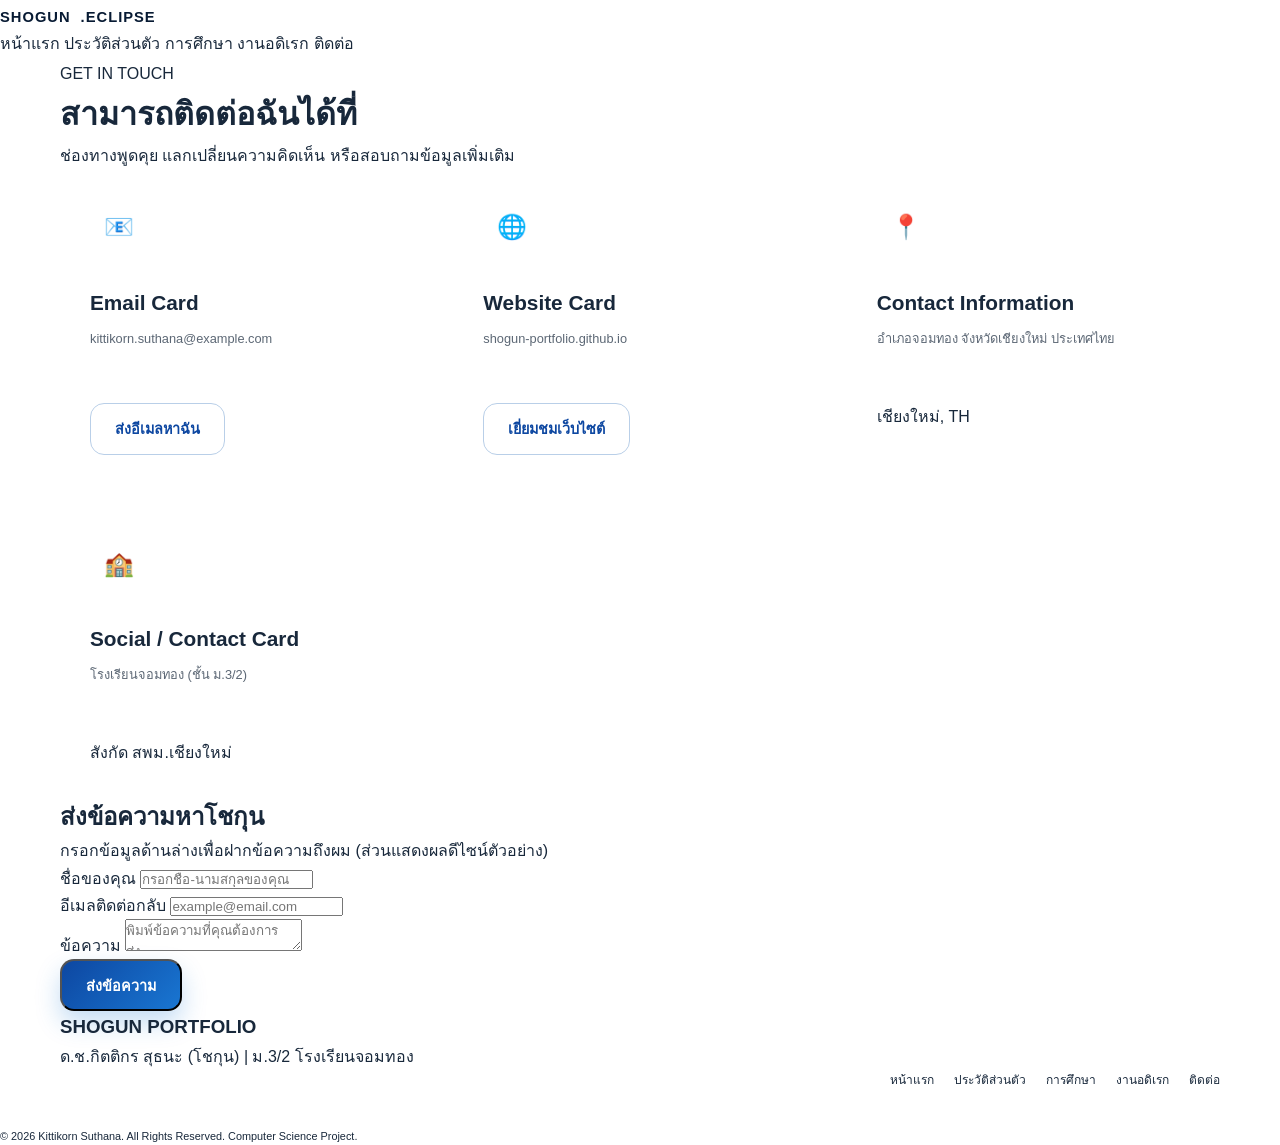
==== commit e97d50dd: "Update contact.html" ====
--- a/contact.html
+++ b/contact.html
@@ -3,157 +3,94 @@
 <head>
     <meta charset="UTF-8">
     <meta name="viewport" content="width=device-width, initial-scale=1.0">
-    <meta name="description" content="ช่องทางการติดต่อกิตติกร โชกุน">
-    <title>ติดต่อ | กิตติกร</title>
-
-    <link rel="preconnect" href="https://fonts.googleapis.com">
-    <link rel="preconnect" href="https://fonts.gstatic.com" crossorigin>
-    <link href="https://fonts.googleapis.com/css2?family=Prompt:wght@300;400;500;600;700&display=swap" rel="stylesheet">
-
+    <title>ติดต่อ | โชกุน กิตติกร</title>
     <link rel="stylesheet" href="style.css">
 </head>
-
 <body>
 
-    <header class="site-header">
-        <nav class="navbar container">
+    <!-- Navigation Bar -->
+    <header class="navbar">
+        <div class="nav-container">
+            <a href="index.html" class="logo">SHOGUN<span class="logo-accent">.ECLIPSE</span></a>
+            <nav class="nav-menu">
+                <a href="index.html" class="nav-link">หน้าแรก</a>
+                <a href="profile.html" class="nav-link">ประวัติส่วนตัว</a>
+                <a href="education.html" class="nav-link">การศึกษา</a>
+                <a href="hobby.html" class="nav-link">งานอดิเรก</a>
+                <a href="contact.html" class="nav-link active">ติดต่อ</a>
+            </nav>
+        </div>
+    </header>
 
-            <a href="index.html" class="logo">
-                <span class="logo-mark">K</span>
-                <span>MY<span>PORTFOLIO</span></span>
-            </a>
+    <main class="container page-content">
+        <div class="page-header">
+            <span class="badge">GET IN TOUCH</span>
+            <h1 class="page-title">สามารถติดต่อ<span class="text-highlight">ฉันได้ที่</span></h1>
+            <p class="page-subtitle">ช่องทางพูดคุย แลกเปลี่ยนความคิดเห็น หรือสอบถามข้อมูลเพิ่มเติม</p>
+        </div>
 
-            <div class="nav-links">
-                <a href="index.html">หน้าแรก</a>
-                <a href="profile.html">ประวัติส่วนตัว</a>
-                <a href="education.html">การศึกษา</a>
-                <a href="hobby.html">งานอดิเรก</a>
-                <a href="contact.html" class="active">ติดต่อ</a>
+        <div class="contact-wrapper">
+            <!-- Contact Cards -->
+            <div class="grid grid-2 contact-grid">
+                <div class="card contact-card">
+                    <div class="contact-icon">📧</div>
+                    <h3>Email Card</h3>
+                    <p>kittikorn.suthana@example.com</p>
+                    <a href="mailto:kittikorn.suthana@example.com" class="btn btn-outline btn-sm">ส่งอีเมลหาฉัน</a>
+                </div>
+
+                <div class="card contact-card">
+                    <div class="contact-icon">🌐</div>
+                    <h3>Website Card</h3>
+                    <p>shogun-portfolio.github.io</p>
+                    <a href="index.html" class="btn btn-outline btn-sm">เยี่ยมชมเว็บไซต์</a>
+                </div>
+
+                <div class="card contact-card">
+                    <div class="contact-icon">📍</div>
+                    <h3>Contact Information</h3>
+                    <p>อำเภอจอมทอง จังหวัดเชียงใหม่ ประเทศไทย</p>
+                    <span class="contact-tag">เชียงใหม่, TH</span>
+                </div>
+
+                <div class="card contact-card">
+                    <div class="contact-icon">🏫</div>
+                    <h3>Social / Contact Card</h3>
+                    <p>โรงเรียนจอมทอง (ชั้น ม.3/2)</p>
+                    <span class="contact-tag">สังกัด สพม.เชียงใหม่</span>
+                </div>
             </div>
 
-        </nav>
-    </header>
-
-    <main>
-
-        <section class="page-hero contact-hero">
-            <div class="container page-hero-content">
-                <p class="section-label">GET IN TOUCH</p>
-                <h1>ติดต่อ<span>ฉัน</span></h1>
-                <p>หากต้องการรู้จักหรือพูดคุย สามารถติดต่อผมได้</p>
+            <!-- Simulated Contact Form Box -->
+            <div class="card contact-form-card">
+                <h2>ส่งข้อความหาโชกุน</h2>
+                <p class="form-desc">กรอกข้อมูลด้านล่างเพื่อฝากข้อความถึงผม (ส่วนแสดงผลดีไซน์ตัวอย่าง)</p>
+                <form action="#" class="mock-form" onclick="return false;">
+                    <div class="form-group">
+                        <label>ชื่อของคุณ</label>
+                        <input type="text" placeholder="กรอกชื่อ-นามสกุลของคุณ" class="form-input">
+                    </div>
+                    <div class="form-group">
+                        <label>อีเมลติดต่อกลับ</label>
+                        <input type="email" placeholder="example@email.com" class="form-input">
+                    </div>
+                    <div class="form-group">
+                        <label>ข้อความ</label>
+                        <textarea placeholder="พิมพ์ข้อความที่คุณต้องการส่ง..." class="form-input form-textarea"></textarea>
+                    </div>
+                    <button type="submit" class="btn btn-primary btn-full">ส่งข้อความ</button>
+                </form>
             </div>
-        </section>
-
-        <section class="section-padding contact-section">
-            <div class="container">
-
-                <div class="contact-intro">
-
-                    <div class="section-heading">
-                        <p class="section-label">CONTACT ME</p>
-                        <h2>สามารถติดต่อ<span>ฉันได้ที่</span></h2>
-                        <p>
-                            ยินดีต้อนรับทุกคนที่เข้ามาชม Portfolio ของผม
-                            และขอบคุณที่สละเวลามาทำความรู้จักกันครับ
-                        </p>
-                    </div>
-
-                    <div class="contact-badge">
-                        <span>👋</span>
-                        <div>
-                            <strong>Let's Connect</strong>
-                            <small>ยินดีที่ได้รู้จักครับ!</small>
-                        </div>
-                    </div>
-
-                </div>
-
-                <div class="contact-grid">
-
-                    <div class="contact-card email-card">
-                        <div class="contact-icon">✉</div>
-                        <div class="contact-card-content">
-                            <span class="contact-label">EMAIL</span>
-                            <h3>Email</h3>
-                            <p>ช่องทางสำหรับการติดต่อทางอีเมล</p>
-                            <a href="mailto:student@example.com" class="contact-link">
-                                student@example.com
-                                <span>→</span>
-                            </a>
-                        </div>
-                    </div>
-
-                    <div class="contact-card web-card">
-                        <div class="contact-icon">⌘</div>
-                        <div class="contact-card-content">
-                            <span class="contact-label">WEBSITE</span>
-                            <h3>My Portfolio</h3>
-                            <p>เว็บไซต์แนะนำตัวและผลงานของผม</p>
-                            <a href="index.html" class="contact-link">
-                                กลับไปหน้าแรก
-                                <span>→</span>
-                            </a>
-                        </div>
-                    </div>
-
-                    <div class="contact-card school-card">
-                        <div class="contact-icon">🏫</div>
-                        <div class="contact-card-content">
-                            <span class="contact-label">SCHOOL</span>
-                            <h3>โรงเรียนจอมทอง</h3>
-                            <p>นักเรียนชั้นมัธยมศึกษาปีที่ 3/2</p>
-                            <span class="contact-static">
-                                📍 จังหวัดเชียงใหม่
-                            </span>
-                        </div>
-                    </div>
-
-                </div>
-
-            </div>
-        </section>
-
-        <section class="cta-section section-padding">
-            <div class="container">
-
-                <div class="cta-box">
-
-                    <div class="cta-decoration"></div>
-
-                    <div class="cta-content">
-                        <p class="section-label">THANK YOU</p>
-                        <h2>ขอบคุณที่เข้ามาเยี่ยมชม<span>Portfolio ของผม</span></h2>
-                        <p>
-                            หวังว่าคุณจะได้รู้จักกิตติกร
-                            หรือ “โชกุน” มากขึ้นนะครับ
-                        </p>
-
-                        <a href="index.html" class="btn btn-white">
-                            กลับไปหน้าแรก
-                            <span>→</span>
-                        </a>
-                    </div>
-
-                    <div class="cta-symbol">K</div>
-
-                </div>
-
-            </div>
-        </section>
-
+        </div>
     </main>
 
-    <footer class="site-footer">
-        <div class="container footer-content">
-
-            <div class="footer-brand">
-                <a href="index.html" class="logo footer-logo">
-                    <span class="logo-mark">K</span>
-                    <span>MY<span>PORTFOLIO</span></span>
-                </a>
-                <p>เว็บไซต์แนะนำตัวของกิตติกร “โชกุน”</p>
+    <!-- Footer -->
+    <footer class="footer">
+        <div class="container footer-container">
+            <div class="footer-info">
+                <h3>SHOGUN PORTFOLIO</h3>
+                <p>ด.ช.กิตติกร สุธนะ (โชกุน) | ม.3/2 โรงเรียนจอมทอง</p>
             </div>
-
             <div class="footer-links">
                 <a href="index.html">หน้าแรก</a>
                 <a href="profile.html">ประวัติส่วนตัว</a>
@@ -161,12 +98,9 @@
                 <a href="hobby.html">งานอดิเรก</a>
                 <a href="contact.html">ติดต่อ</a>
             </div>
-
-            <div class="footer-bottom">
-                <p>© 2026 Kittikorn. Student Portfolio.</p>
-                <p>ม.3/2 • โรงเรียนจอมทอง</p>
-            </div>
-
+        </div>
+        <div class="footer-bottom">
+            <p>&copy; 2026 Kittikorn Suthana. All Rights Reserved. Computer Science Project.</p>
         </div>
     </footer>
 
--- a/style.css
+++ b/style.css
@@ -1,45 +1,33 @@
-/* =========================================
-   KITTIKORN STUDENT PORTFOLIO
-   Modern / Clean / Creative / Responsive
-   ========================================= */
-
-
-/* =========================================
-   01. ROOT & RESET
-   ========================================= */
+/* ========================================
+   RESET & VARIABLES
+======================================== */
 
 :root {
-    --blue-950: #062b63;
-    --blue-900: #0d47a1;
-    --blue-800: #1255b5;
-    --blue-700: #1976d2;
-    --blue-600: #1e88e5;
-    --blue-500: #42a5f5;
-    --blue-300: #90caf9;
-    --blue-100: #e3f2fd;
-
-    --gold-600: #c89520;
-    --gold-500: #d9a52e;
-    --gold-400: #e8bd55;
-    --gold-200: #f7e4ad;
-    --gold-100: #fff8e7;
-
-    --white: #ffffff;
-    --off-white: #f8fbff;
-    --text-dark: #10233f;
-    --text: #40516a;
-    --text-light: #718198;
-
-    --border: #e5edf6;
-
-    --shadow-sm: 0 8px 24px rgba(13, 71, 161, 0.08);
-    --shadow-md: 0 16px 40px rgba(13, 71, 161, 0.12);
-    --shadow-lg: 0 25px 70px rgba(13, 71, 161, 0.16);
+    --navy: #0D47A1;
+    --blue: #1976D2;
+    --sky: #42A5F5;
+    --light-blue: #90CAF9;
+    --pale-blue: #E3F2FD;
+
+    --gold: #D6A83A;
+    --gold-light: #F3D47A;
+    --gold-pale: #FFF8E7;
+
+    --white: #FFFFFF;
+    --off-white: #F8FAFD;
+    --text: #18283B;
+    --text-light: #65758B;
+    --border: #E5EAF1;
+
+    --dark: #071A33;
+
+    --shadow-sm: 0 8px 25px rgba(13, 71, 161, 0.08);
+    --shadow-md: 0 18px 45px rgba(13, 71, 161, 0.13);
+    --shadow-lg: 0 30px 70px rgba(13, 71, 161, 0.18);
 
     --radius-sm: 12px;
     --radius-md: 20px;
-    --radius-lg: 30px;
-    --radius-xl: 40px;
+    --radius-lg: 32px;
 
     --transition: 0.3s ease;
 }
@@ -55,13 +43,7 @@
 }
 
 body {
-    font-family:
-        "Noto Sans Thai",
-        "Leelawadee UI",
-        Tahoma,
-        Arial,
-        sans-serif;
-
+    font-family: "Prompt", sans-serif;
     color: var(--text);
     background: var(--white);
     line-height: 1.7;
@@ -84,122 +66,78 @@
 }
 
 .container {
-    width: min(1120px, calc(100% - 40px));
+    width: min(1160px, calc(100% - 40px));
     margin: 0 auto;
 }
 
-
-/* =========================================
-   02. TYPOGRAPHY
-   ========================================= */
-
-h1,
-h2,
-h3,
-h4 {
-    color: var(--text-dark);
-    line-height: 1.25;
-    font-weight: 800;
-}
-
-h1 {
-    font-size: clamp(3rem, 6vw, 5.4rem);
-    letter-spacing: -0.04em;
-}
-
-h2 {
+.section-padding {
+    padding: 100px 0;
+}
+
+/* ========================================
+   TYPOGRAPHY
+======================================== */
+
+.section-label {
+    color: var(--gold);
+    font-size: 0.78rem;
+    font-weight: 700;
+    letter-spacing: 2px;
+    margin-bottom: 10px;
+}
+
+.section-heading h2 {
     font-size: clamp(2rem, 4vw, 3.1rem);
-    letter-spacing: -0.025em;
-}
-
-h3 {
-    font-size: 1.35rem;
-}
-
-p {
-    color: var(--text);
-}
-
-.gradient-text {
-    display: block;
-    background: linear-gradient(
-        135deg,
-        var(--blue-900),
-        var(--blue-600),
-        var(--gold-500)
-    );
-
-    -webkit-background-clip: text;
-    background-clip: text;
-    color: transparent;
-}
-
-.section-label {
-    display: inline-flex;
-    align-items: center;
-    gap: 8px;
-    margin-bottom: 12px;
-
-    color: var(--blue-700);
-    font-size: 0.78rem;
-    font-weight: 800;
-    letter-spacing: 0.15em;
-}
-
-.section-label::before {
-    content: "";
-    width: 24px;
-    height: 2px;
-    background: var(--gold-500);
-    border-radius: 10px;
-}
-
-.light-label {
-    color: var(--blue-300);
-}
-
-.section-heading {
+    line-height: 1.2;
+    margin-bottom: 18px;
+    color: var(--dark);
+}
+
+.section-heading h2 span,
+.section-heading h1 span {
+    color: var(--blue);
+}
+
+.section-heading > p:last-child {
+    color: var(--text-light);
     max-width: 650px;
 }
 
 .section-heading.centered {
-    margin: 0 auto 60px;
     text-align: center;
-}
-
-.section-heading.centered .section-label {
-    justify-content: center;
-}
-
-.section-heading h2 span {
-    color: var(--blue-700);
-}
-
-.section-heading p {
-    margin-top: 18px;
-    color: var(--text-light);
-}
-
-
-/* =========================================
-   03. HEADER / NAVIGATION
-   ========================================= */
+    margin: 0 auto 55px;
+}
+
+.section-heading.centered > p:last-child {
+    margin-left: auto;
+    margin-right: auto;
+}
+
+.section-heading.light h2 {
+    color: var(--white);
+}
+
+.section-heading.light > p:last-child {
+    color: rgba(255, 255, 255, 0.72);
+}
+
+/* ========================================
+   NAVIGATION
+======================================== */
 
 .site-header {
     position: sticky;
     top: 0;
     z-index: 1000;
-
-    background: rgba(255, 255, 255, 0.88);
-    border-bottom: 1px solid rgba(229, 237, 246, 0.8);
-
+    padding: 14px 0;
+    background: rgba(255, 255, 255, 0.82);
     backdrop-filter: blur(18px);
     -webkit-backdrop-filter: blur(18px);
+    border-bottom: 1px solid rgba(229, 234, 241, 0.75);
 }
 
 .navbar {
-    min-height: 78px;
-
+    min-height: 60px;
     display: flex;
     align-items: center;
     justify-content: space-between;
@@ -210,34 +148,34 @@
     display: inline-flex;
     align-items: center;
     gap: 10px;
-
-    color: var(--blue-950);
-    font-weight: 900;
-    letter-spacing: 0.06em;
-    font-size: 1rem;
+    font-size: 0.92rem;
+    font-weight: 700;
+    letter-spacing: 1px;
+    color: var(--dark);
+}
+
+.logo > span:last-child {
+    display: flex;
+    flex-direction: column;
+    line-height: 1;
+}
+
+.logo > span:last-child > span {
+    color: var(--blue);
+    font-size: 0.58rem;
+    letter-spacing: 2.4px;
+    margin-top: 4px;
 }
 
 .logo-mark {
     width: 38px;
     height: 38px;
-
     display: grid;
     place-items: center;
-
+    color: var(--white);
+    background: linear-gradient(135deg, var(--navy), var(--blue));
     border-radius: 12px;
-
-    color: var(--white);
-    background: linear-gradient(
-        135deg,
-        var(--blue-900),
-        var(--blue-500)
-    );
-
     box-shadow: 0 8px 18px rgba(25, 118, 210, 0.25);
-}
-
-.logo-dot {
-    color: var(--gold-500);
 }
 
 .nav-links {
@@ -248,934 +186,1790 @@
 
 .nav-links a {
     position: relative;
-
-    padding: 9px 14px;
+    padding: 10px 15px;
     border-radius: 10px;
-
-    color: #52647d;
-    font-size: 0.9rem;
-    font-weight: 700;
-
-    transition:
-        color var(--transition),
-        background var(--transition),
-        transform var(--transition);
-}
-
-.nav-links a::after {
+    color: var(--text-light);
+    font-size: 0.88rem;
+    font-weight: 500;
+    transition: var(--transition);
+}
+
+.nav-links a:hover,
+.nav-links a.active {
+    color: var(--navy);
+    background: var(--pale-blue);
+}
+
+.nav-links a.active::after {
     content: "";
-
     position: absolute;
     left: 50%;
-    bottom: 3px;
-
-    width: 0;
-    height: 2px;
-
-    background: var(--gold-500);
-    border-radius: 20px;
-
+    bottom: 4px;
+    width: 5px;
+    height: 5px;
+    border-radius: 50%;
+    background: var(--gold);
     transform: translateX(-50%);
-    transition: width var(--transition);
-}
-
-.nav-links a:hover {
-    color: var(--blue-900);
-    background: var(--blue-100);
-}
-
-.nav-links a:hover::after,
-.nav-links a.active::after {
-    width: 22px;
-}
-
-.nav-links a.active {
-    color: var(--blue-900);
-}
-
-
-/* =========================================
-   04. BUTTONS
-   ========================================= */
+}
+
+/* ========================================
+   BUTTONS
+======================================== */
 
 .btn {
     min-height: 52px;
-
     display: inline-flex;
     align-items: center;
     justify-content: center;
-    gap: 12px;
-
-    padding: 0 22px;
-
+    gap: 15px;
+    padding: 0 24px;
     border-radius: 14px;
-
-    font-weight: 800;
     font-size: 0.9rem;
-
-    transition:
-        transform var(--transition),
-        box-shadow var(--transition),
-        background var(--transition),
-        color var(--transition);
-}
-
-.btn span {
-    font-size: 1.15rem;
-    transition: transform var(--transition);
-}
-
-.btn:hover {
-    transform: translateY(-3px);
-}
-
-.btn:hover span {
-    transform: translateX(4px);
+    font-weight: 600;
+    transition: var(--transition);
+    cursor: pointer;
 }
 
 .btn-primary {
     color: var(--white);
-    background: linear-gradient(
-        135deg,
-        var(--blue-950),
-        var(--blue-700)
-    );
-
-    box-shadow: 0 12px 25px rgba(13, 71, 161, 0.25);
+    background: linear-gradient(135deg, var(--navy), var(--blue));
+    box-shadow: 0 12px 25px rgba(25, 118, 210, 0.25);
 }
 
 .btn-primary:hover {
-    box-shadow: 0 18px 32px rgba(13, 71, 161, 0.32);
+    transform: translateY(-3px);
+    box-shadow: 0 18px 35px rgba(25, 118, 210, 0.32);
 }
 
 .btn-outline {
-    color: var(--blue-900);
+    color: var(--navy);
+    border: 1px solid #B9CFE8;
     background: var(--white);
-    border: 1px solid #cddff2;
 }
 
 .btn-outline:hover {
-    background: var(--blue-100);
-    border-color: var(--blue-300);
-}
-
-.btn-light {
-    color: var(--blue-900);
+    color: var(--white);
+    background: var(--navy);
+    border-color: var(--navy);
+    transform: translateY(-3px);
+}
+
+.btn-white {
+    color: var(--navy);
     background: var(--white);
-    box-shadow: var(--shadow-sm);
-}
-
-.btn-light:hover {
-    background: var(--gold-100);
-}
-
-
-/* =========================================
-   05. HERO
-   ========================================= */
-
-.hero {
+}
+
+.btn-white:hover {
+    color: var(--white);
+    background: var(--dark);
+    transform: translateY(-3px);
+}
+
+/* ========================================
+   HERO
+======================================== */
+
+.hero-section {
     position: relative;
     min-height: 720px;
-
     display: flex;
     align-items: center;
-
     overflow: hidden;
-
     background:
-        radial-gradient(
-            circle at 75% 25%,
-            rgba(66, 165, 245, 0.13),
-            transparent 30%
-        ),
-        radial-gradient(
-            circle at 15% 80%,
-            rgba(232, 189, 85, 0.11),
-            transparent 28%
-        ),
-        linear-gradient(
-            135deg,
-            #ffffff 0%,
-            #f5faff 55%,
-            #eef7ff 100%
-        );
-}
-
-.hero::before {
-    content: "";
-
-    position: absolute;
-    inset: 0;
-
-    background-image:
-        linear-gradient(
-            rgba(13, 71, 161, 0.035) 1px,
-            transparent 1px
-        ),
-        linear-gradient(
-            90deg,
-            rgba(13, 71, 161, 0.035) 1px,
-            transparent 1px
-        );
-
-    background-size: 55px 55px;
-
-    mask-image: linear-gradient(
-        to bottom,
-        black,
-        transparent 85%
-    );
+        radial-gradient(circle at 80% 25%, rgba(144, 202, 249, 0.22), transparent 28%),
+        radial-gradient(circle at 15% 80%, rgba(243, 212, 122, 0.15), transparent 24%),
+        linear-gradient(135deg, #FFFFFF 0%, #F7FAFF 100%);
 }
 
 .hero-grid {
-    position: relative;
-    z-index: 2;
-
     display: grid;
     grid-template-columns: 1.05fr 0.95fr;
     align-items: center;
     gap: 60px;
-
-    padding: 80px 0;
+    padding: 75px 0;
 }
 
 .eyebrow {
     display: inline-flex;
     align-items: center;
     gap: 10px;
-
-    margin-bottom: 20px;
-
-    color: var(--blue-700);
-    font-size: 0.75rem;
-    font-weight: 900;
-    letter-spacing: 0.16em;
-}
-
-.eyebrow-line {
-    width: 35px;
+    color: var(--navy);
+    font-size: 0.74rem;
+    font-weight: 700;
+    letter-spacing: 2px;
+    margin-bottom: 18px;
+}
+
+.eyebrow span {
+    width: 28px;
     height: 2px;
-    background: var(--gold-500);
+    background: var(--gold);
 }
 
 .hero-greeting {
-    margin-bottom: 8px;
-
     color: var(--text-light);
-    font-size: 1.1rem;
-    font-weight: 600;
+    font-size: 1rem;
+    margin-bottom: 4px;
 }
 
 .hero-content h1 {
-    margin-bottom: 24px;
+    color: var(--dark);
+    font-size: clamp(3.4rem, 7vw, 6rem);
+    line-height: 1;
+    letter-spacing: -2px;
+    margin-bottom: 25px;
+}
+
+.hero-content h1 span {
+    display: block;
+    color: var(--blue);
+    font-size: 0.48em;
+    letter-spacing: 0;
+    margin-top: 14px;
 }
 
 .hero-description {
     max-width: 560px;
-    margin-bottom: 28px;
-
-    color: #596b82;
-    font-size: 1.05rem;
-}
-
-.hero-highlight {
-    max-width: 540px;
-
+    color: var(--text-light);
+    font-size: 1.02rem;
+    margin-bottom: 20px;
+}
+
+.hero-tags {
     display: flex;
-    align-items: center;
-    gap: 14px;
-
+    flex-wrap: wrap;
+    gap: 8px;
     margin-bottom: 30px;
-    padding: 14px 17px;
-
-    border: 1px solid rgba(217, 165, 46, 0.25);
-    border-radius: 16px;
-
-    background: rgba(255, 255, 255, 0.7);
-    box-shadow: var(--shadow-sm);
-}
-
-.highlight-icon {
-    width: 40px;
-    height: 40px;
-
-    flex-shrink: 0;
-
-    display: grid;
-    place-items: center;
-
-    border-radius: 12px;
-
-    color: var(--gold-600);
-    background: var(--gold-100);
-}
-
-.hero-highlight strong {
-    display: block;
-    color: var(--text-dark);
-    font-size: 0.82rem;
-}
-
-.hero-highlight p {
-    color: var(--text-light);
-    font-size: 0.82rem;
+}
+
+.hero-tags span {
+    padding: 7px 13px;
+    border: 1px solid #D8E4F2;
+    border-radius: 50px;
+    background: rgba(255, 255, 255, 0.75);
+    color: var(--navy);
+    font-size: 0.75rem;
 }
 
 .hero-buttons {
     display: flex;
     flex-wrap: wrap;
     gap: 12px;
-
-    margin-bottom: 35px;
-}
-
-.quick-stats {
+}
+
+.hero-mini-stats {
     display: flex;
     align-items: center;
     gap: 20px;
-}
-
-.stat {
+    margin-top: 45px;
+}
+
+.hero-mini-stats > div:not(.stat-divider) {
     display: flex;
     flex-direction: column;
 }
 
-.stat strong {
-    color: var(--blue-900);
-    font-size: 1.25rem;
-    line-height: 1;
-}
-
-.stat span {
-    margin-top: 5px;
+.hero-mini-stats strong {
+    color: var(--navy);
+    font-size: 1.5rem;
+    line-height: 1.2;
+}
+
+.hero-mini-stats span {
     color: var(--text-light);
-    font-size: 0.7rem;
+    font-size: 0.72rem;
 }
 
 .stat-divider {
     width: 1px;
-    height: 30px;
-    background: #dce6f1;
-}
-
-
-/* Hero Visual */
+    height: 35px;
+    background: var(--border);
+}
 
 .hero-visual {
     position: relative;
-
-    min-height: 520px;
-
+    min-height: 500px;
     display: grid;
     place-items: center;
 }
 
+.circle-decoration {
+    position: absolute;
+    width: 390px;
+    height: 390px;
+    border-radius: 50%;
+    background: linear-gradient(135deg, #E3F2FD, #FFFFFF);
+    box-shadow:
+        0 30px 80px rgba(13, 71, 161, 0.13),
+        inset 0 0 0 1px rgba(25, 118, 210, 0.08);
+}
+
+.gold-orbit {
+    position: absolute;
+    width: 470px;
+    height: 470px;
+    border: 1px dashed rgba(214, 168, 58, 0.55);
+    border-radius: 50%;
+    transform: rotate(-25deg);
+}
+
 .profile-frame {
     position: relative;
-
-    width: min(390px, 100%);
-
-    padding: 15px;
-
-    border: 1px solid rgba(255, 255, 255, 0.9);
-    border-radius: 42% 42% 30px 30px;
-
-    background:
-        linear-gradient(
-            145deg,
-            rgba(255,255,255,0.96),
-            rgba(227,242,253,0.72)
-        );
-
-    box-shadow:
-        0 30px 80px rgba(13, 71, 161, 0.18),
-        inset 0 0 0 1px rgba(66,165,245,0.08);
-
+    z-index: 2;
+    width: 320px;
+    height: 390px;
+    padding: 8px;
+    border-radius: 45% 45% 38% 38% / 38% 38% 45% 45%;
+    background: linear-gradient(145deg, var(--gold-light), var(--blue));
+    box-shadow: var(--shadow-lg);
     transform: rotate(2deg);
-    transition: transform 0.5s ease;
+    transition: var(--transition);
 }
 
 .profile-frame:hover {
     transform: rotate(0deg) translateY(-8px);
 }
 
-.profile-image-wrapper {
-    position: relative;
+.profile-frame-inner {
+    width: 100%;
+    height: 100%;
     overflow: hidden;
-
-    border-radius: 35% 35% 22px 22px;
-
-    background: var(--blue-900);
-}
-
-.profile-image {
+    border-radius: inherit;
+    background: var(--white);
+}
+
+.profile-frame img {
     width: 100%;
-    aspect-ratio: 5 / 6;
-
+    height: 100%;
     object-fit: cover;
-
     transition: transform 0.6s ease;
 }
 
-.profile-frame:hover .profile-image {
-    transform: scale(1.035);
-}
-
-.gold-badge {
+.profile-frame:hover img {
+    transform: scale(1.05);
+}
+
+.floating-card {
     position: absolute;
-    z-index: 5;
-
-    top: -18px;
-    right: -24px;
-
-    padding: 10px 15px;
-
-    color: var(--blue-950);
-    background: linear-gradient(
-        135deg,
-        var(--gold-400),
-        var(--gold-200)
-    );
-
-    border: 4px solid var(--white);
-    border-radius: 30px;
-
-    font-size: 0.72rem;
-    font-weight: 900;
-    letter-spacing: 0.08em;
-
-    box-shadow: var(--shadow-sm);
-}
-
-.profile-floating-card {
-    position: absolute;
-    z-index: 10;
-
-    left: -55px;
-    bottom: 35px;
-
+    z-index: 3;
     display: flex;
     align-items: center;
     gap: 11px;
-
-    min-width: 180px;
-
-    padding: 13px;
-
-    border: 1px solid rgba(255,255,255,0.9);
-    border-radius: 16px;
-
-    background: rgba(255,255,255,0.92);
-    backdrop-filter: blur(12px);
-
+    padding: 13px 16px;
+    background: rgba(255, 255, 255, 0.9);
+    border: 1px solid rgba(255, 255, 255, 0.95);
     box-shadow: var(--shadow-md);
+    border-radius: 15px;
+    backdrop-filter: blur(10px);
+    animation: floating 4s ease-in-out infinite;
+}
+
+.floating-card strong,
+.floating-card small {
+    display: block;
+}
+
+.floating-card strong {
+    color: var(--dark);
+    font-size: 0.76rem;
+}
+
+.floating-card small {
+    color: var(--text-light);
+    font-size: 0.68rem;
 }
 
 .floating-icon {
-    width: 39px;
-    height: 39px;
-
+    width: 34px;
+    height: 34px;
     display: grid;
     place-items: center;
-
-    border-radius: 12px;
-    background: var(--blue-100);
-}
-
-.profile-floating-card strong,
-.profile-floating-card span {
-    display: block;
-}
-
-.profile-floating-card strong {
-    color: var(--blue-900);
-    font-size: 0.85rem;
-}
-
-.profile-floating-card span:last-child {
-    color: var(--text-light);
-    font-size: 0.68rem;
-}
-
-.visual-orbit {
-    position: absolute;
-
-    border: 1px solid rgba(66, 165, 245, 0.16);
-    border-radius: 50%;
-}
-
-.orbit-one {
-    width: 490px;
-    height: 490px;
-}
-
-.orbit-two {
-    width: 580px;
-    height: 580px;
-
-    border-color: rgba(217, 165, 46, 0.14);
-}
-
-.floating-shape {
-    position: absolute;
-
-    display: grid;
-    place-items: center;
-
-    font-weight: 900;
-
-    animation: floating 4s ease-in-out infinite;
-}
-
-.shape-star {
-    top: 50px;
-    right: 20px;
-
-    width: 48px;
-    height: 48px;
-
-    color: var(--gold-500);
-    font-size: 1.5rem;
-}
-
-.shape-plus {
-    left: 40px;
-    top: 100px;
-
-    color: var(--blue-300);
-    font-size: 2rem;
-
-    animation-delay: 1s;
+    color: var(--gold);
+    background: var(--gold-pale);
+    border-radius: 10px;
+}
+
+.floating-icon.blue {
+    color: var(--blue);
+    background: var(--pale-blue);
+}
+
+.floating-card-top {
+    top: 65px;
+    right: 5px;
+}
+
+.floating-card-bottom {
+    bottom: 60px;
+    left: 0;
+    animation-delay: -2s;
 }
 
 .hero-decoration {
     position: absolute;
     border-radius: 50%;
-    filter: blur(1px);
-}
-
-.decoration-one {
-    width: 180px;
-    height: 180px;
-
-    right: -70px;
-    top: 100px;
-
-    background: rgba(66, 165, 245, 0.08);
-}
-
-.decoration-two {
-    width: 120px;
-    height: 120px;
-
-    left: -40px;
-    bottom: 40px;
-
-    background: rgba(217, 165, 46, 0.08);
-}
-
-
-/* =========================================
-   06. GENERIC SECTIONS
-   ========================================= */
-
-.section {
-    padding: 110px 0;
-}
+    pointer-events: none;
+}
+
+.hero-decoration-one {
+    width: 10px;
+    height: 10px;
+    top: 18%;
+    left: 7%;
+    background: var(--gold);
+    box-shadow: 0 0 0 9px rgba(214, 168, 58, 0.12);
+}
+
+.hero-decoration-two {
+    width: 16px;
+    height: 16px;
+    right: 8%;
+    bottom: 15%;
+    border: 3px solid var(--light-blue);
+}
+
+/* ========================================
+   HOME QUICK CARDS
+======================================== */
 
 .intro-section {
     background: var(--white);
 }
 
-.intro-grid {
+.quick-grid {
     display: grid;
-    grid-template-columns: 1.15fr 0.85fr;
-    grid-template-rows: auto auto;
-    gap: 22px;
-}
-
-.intro-card {
+    grid-template-columns: repeat(3, 1fr);
+    gap: 20px;
+}
+
+.quick-card {
+    position: relative;
+    min-height: 300px;
+    padding: 30px;
+    overflow: hidden;
+    border: 1px solid var(--border);
+    border-radius: var(--radius-md);
+    background: var(--white);
+    box-shadow: var(--shadow-sm);
+    transition: var(--transition);
+}
+
+.quick-card:hover {
+    transform: translateY(-8px);
+    box-shadow: var(--shadow-lg);
+    border-color: #C8DDF2;
+}
+
+.quick-card.featured {
+    color: var(--white);
+    background: linear-gradient(145deg, var(--navy), #155AAE);
+    border-color: transparent;
+}
+
+.quick-card.featured h3,
+.quick-card.featured p {
+    color: var(--white);
+}
+
+.quick-card.featured p {
+    opacity: 0.75;
+}
+
+.quick-number {
+    color: #B9CFE8;
+    font-size: 0.7rem;
+    font-weight: 700;
+    letter-spacing: 2px;
+}
+
+.featured .quick-number {
+    color: var(--gold-light);
+}
+
+.quick-icon {
+    margin: 25px 0 18px;
+    font-size: 2.1rem;
+}
+
+.quick-card h3 {
+    color: var(--dark);
+    font-size: 1.25rem;
+    margin-bottom: 10px;
+}
+
+.quick-card p {
+    color: var(--text-light);
+    font-size: 0.85rem;
+}
+
+.card-arrow {
+    position: absolute;
+    right: 27px;
+    bottom: 25px;
+    color: var(--blue);
+    font-size: 1.3rem;
+    transition: var(--transition);
+}
+
+.quick-card:hover .card-arrow {
+    transform: translateX(6px);
+}
+
+.quote-section {
+    padding: 30px 0 100px;
+    background: var(--white);
+}
+
+.quote-box {
     position: relative;
     overflow: hidden;
-
-    padding: 34px;
-
-    border: 1px solid var(--border);
+    padding: 60px;
+    text-align: center;
     border-radius: var(--radius-lg);
-
-    background: var(--white);
-
-    box-shadow: var(--shadow-sm);
-
-    transition:
-        transform var(--transition),
-        box-shadow var(--transition);
-}
-
-.intro-card:hover {
-    transform: translateY(-6px);
-    box-shadow: var(--shadow-md);
-}
-
-.intro-main {
-    grid-row: span 2;
-
-    min-height: 350px;
-
-    background:
-        radial-gradient(
-            circle at 100% 0,
-            rgba(66, 165, 245, 0.12),
-            transparent 40%
-        ),
-        var(--white);
-}
-
-.card-number {
-    position: absolute;
-    top: 20px;
-    right: 25px;
-
-    color: #edf3fa;
-    font-size: 4rem;
-    font-weight: 900;
-    line-height: 1;
-}
-
-.card-icon {
-    width: 55px;
-    height: 55px;
-
-    display: grid;
-    place-items: center;
-
-    margin-bottom: 24px;
-
-    border-radius: 17px;
-
-    font-size: 1.5rem;
-}
-
-.blue-icon {
-    background: var(--blue-100);
-}
-
-.gold-icon {
-    background: var(--gold-100);
-}
-
-.intro-card h3 {
-    margin-bottom: 12px;
-}
-
-.intro-card p {
-    max-width: 560px;
+    background: var(--gold-pale);
+    border: 1px solid #F2E4B8;
+}
+
+.quote-mark {
+    color: var(--gold);
+    font-family: Georgia, serif;
+    font-size: 5rem;
+    line-height: 0.5;
+}
+
+.quote-box p {
+    max-width: 700px;
+    margin: 15px auto;
+    color: var(--dark);
+    font-size: clamp(1.3rem, 3vw, 2rem);
+    font-weight: 500;
+}
+
+.quote-box span {
     color: var(--text-light);
-}
-
-.text-link {
-    display: inline-flex;
-
-    margin-top: 25px;
-
-    color: var(--blue-700);
-    font-weight: 800;
-
-    transition:
-        color var(--transition),
-        transform var(--transition);
-}
-
-.text-link:hover {
-    color: var(--gold-600);
-    transform: translateX(4px);
-}
-
-.intro-accent {
+    font-size: 0.8rem;
+}
+
+/* ========================================
+   PAGE HERO
+======================================== */
+
+.page-hero {
+    position: relative;
+    min-height: 330px;
     display: flex;
     align-items: center;
-    gap: 18px;
-
+    overflow: hidden;
     background:
-        linear-gradient(
-            135deg,
-            var(--gold-100),
-            #fff
-        );
-}
-
-.intro-accent .card-icon {
-    flex-shrink: 0;
-    margin-bottom: 0;
-}
-
-.mini-label {
-    display: block;
-
-    margin-bottom: 7px;
-
+        radial-gradient(circle at 90% 20%, rgba(66, 165, 245, 0.22), transparent 28%),
+        linear-gradient(135deg, #F4F9FF, #FFFFFF);
+}
+
+.page-hero::after {
+    content: "";
+    position: absolute;
+    width: 280px;
+    height: 280px;
+    right: -100px;
+    bottom: -170px;
+    border: 45px solid rgba(214, 168, 58, 0.1);
+    border-radius: 50%;
+}
+
+.page-hero-content {
+    position: relative;
+    z-index: 1;
+}
+
+.page-hero h1 {
+    color: var(--dark);
+    font-size: clamp(2.8rem, 6vw, 4.5rem);
+    line-height: 1.1;
+    margin-bottom: 14px;
+}
+
+.page-hero h1 span {
+    color: var(--blue);
+}
+
+.page-hero-content > p:last-child {
     color: var(--text-light);
-    font-size: 0.68rem;
-    font-weight: 900;
-    letter-spacing: 0.12em;
-}
-
-.intro-small {
-    background: linear-gradient(
-        135deg,
-        #fff,
-        var(--blue-100)
-    );
-}
-
-
-/* =========================================
-   07. CTA
-   ========================================= */
-
-.cta-section {
-    padding: 65px 0;
-
-    color: var(--white);
-
-    background:
-        radial-gradient(
-            circle at 85% 30%,
-            rgba(66,165,245,0.25),
-            transparent 30%
-        ),
-        linear-gradient(
-            135deg,
-            var(--blue-950),
-            var(--blue-900)
-        );
-}
-
-.cta-inner {
+}
+
+/* ========================================
+   PROFILE PAGE
+======================================== */
+
+.profile-section {
+    background: var(--white);
+}
+
+.profile-layout {
+    display: grid;
+    grid-template-columns: 0.75fr 1.25fr;
+    gap: 80px;
+    align-items: center;
+}
+
+.profile-photo-area {
+    position: relative;
+    min-height: 540px;
     display: flex;
     align-items: center;
-    justify-content: space-between;
-    gap: 30px;
-}
-
-.cta-inner h2 {
-    color: var(--white);
-    margin-bottom: 8px;
-}
-
-.cta-inner p {
-    color: var(--blue-300);
-}
-
-
-/* =========================================
-   08. PAGE HERO
-   ========================================= */
-
-.page-hero {
-    position: relative;
-    overflow: hidden;
-
-    padding: 95px 0;
-
-    background:
-        radial-gradient(
-            circle at 85% 30%,
-            rgba(66,165,245,0.16),
-            transparent 25%
-        ),
-        linear-gradient(
-            135deg,
-            #f7fbff,
-            #eaf5ff
-        );
-}
-
-.page-hero::after {
-    content: "";
-
-    position: absolute;
-
-    width: 250px;
-    height: 250px;
-
-    right: -80px;
-    bottom: -120px;
-
-    border-radius: 50%;
-
-    border: 35px solid rgba(217,165,46,0.08);
-}
-
-.page-hero-content {
+    justify-content: center;
+}
+
+.large-profile-frame {
     position: relative;
     z-index: 2;
-}
-
-.page-hero h1 {
-    max-width: 750px;
-
-    color: var(--blue-950);
-    font-size: clamp(2.6rem, 6vw, 4.6rem);
-}
-
-.page-hero p {
-    max-width: 600px;
-    margin-top: 18px;
-
-    color: var(--text-light);
-    font-size: 1.05rem;
-}
-
-
-/* =========================================
-   09. PROFILE PAGE
-   ========================================= */
-
-.profile-section {
-    background: var(--white);
-}
-
-.profile-layout {
-    display: grid;
-    grid-template-columns: 0.78fr 1.22fr;
-    align-items: center;
-    gap: 75px;
-}
-
-.large-profile-card {
-    position: relative;
-
-    max-width: 400px;
-
-    padding: 14px;
-
-    border-radius: var(--radius-xl);
-
-    background: linear-gradient(
-        145deg,
-        var(--blue-100),
-        var(--white)
-    );
-
+    width: 330px;
+    height: 430px;
+    overflow: hidden;
+    padding: 7px;
+    border-radius: 35px;
+    background: linear-gradient(145deg, var(--gold), var(--blue));
     box-shadow: var(--shadow-lg);
 }
 
-.profile-photo-frame {
-    overflow: hidden;
-    border-radius: 30px;
-}
-
-.profile-photo-frame img {
+.large-profile-frame img {
     width: 100%;
-    aspect-ratio: 4 / 5;
-
+    height: 100%;
     object-fit: cover;
-
-    transition: transform 0.5s ease;
-}
-
-.large-profile-card:hover img {
-    transform: scale(1.03);
-}
-
-.profile-name {
-    padding: 20px 10px 10px;
-}
-
-.profile-name span {
-    color: var(--gold-600);
-    font-size: 0.68rem;
-    font-weight: 900;
-    letter-spacing: 0.15em;
-}
-
-.profile-name h2 {
-    margin: 3px 0;
-}
-
-.profile-name p {
-    color: var(--text-light);
+    border-radius: 29px;
+}
+
+.photo-accent {
+    position: absolute;
+    width: 300px;
+    height: 400px;
+    border: 2px solid var(--gold-light);
+    border-radius: 35px;
+    transform: translate(35px, 35px);
+}
+
+.photo-caption {
+    position: absolute;
+    z-index: 3;
+    left: 0;
+    bottom: 40px;
+    padding: 15px 20px;
+    color: var(--white);
+    background: var(--navy);
+    border-radius: 15px;
+    box-shadow: var(--shadow-md);
+}
+
+.photo-caption span,
+.photo-caption strong {
+    display: block;
+}
+
+.photo-caption span {
+    color: var(--gold-light);
+    font-size: 0.65rem;
+    letter-spacing: 2px;
+}
+
+.photo-caption strong {
+    font-size: 0.9rem;
+}
+
+.profile-info .section-heading {
+    margin-bottom: 30px;
 }
 
 .info-grid {
     display: grid;
     grid-template-columns: repeat(2, 1fr);
-    gap: 13px;
-
-    margin-top: 35px;
+    gap: 12px;
 }
 
 .info-box {
     display: flex;
     align-items: center;
     gap: 12px;
-
-    padding: 16px;
-
+    padding: 15px;
     border: 1px solid var(--border);
-    border-radius: 15px;
-
+    border-radius: 14px;
+    background: var(--off-white);
+    transition: var(--transition);
+}
+
+.info-box:hover {
     background: var(--white);
-
-    transition:
-        transform var(--transition),
-        box-shadow var(--transition),
-        border-color var(--transition);
-}
-
-.info-box:hover {
+    border-color: #C4DAF0;
     transform: translateY(-3px);
-    border-color: var(--blue-300);
     box-shadow: var(--shadow-sm);
 }
 
 .info-icon {
-    width: 42px;
-    height: 42px;
-
-    flex-shrink: 0;
-
+    width: 40px;
+    height: 40px;
+    flex: 0 0 40px;
     display: grid;
     place-items: center;
-
-    border-radius: 12px;
-    background: var(--blue-100);
-}
-
-.info-box span:not(.info-icon) {
-    display: block;
-    color: var(--text-light);
-    font-size: 0.67rem;
-}
-
+    border-radius: 11px;
+    background: var(--pale-blue);
+}
+
+.info-box small,
 .info-box strong {
     display: block;
-    color: var(--text-dark);
+}
+
+.info-box small {
+    color: var(--text-light);
+    font-size: 0.64rem;
+}
+
+.info-box strong {
+    color: var(--dark);
+    font-size: 0.78rem;
+}
+
+.about-me-section {
+    background: var(--off-white);
+}
+
+.about-panel {
+    display: grid;
+    grid-template-columns: 0.7fr 1.3fr;
+    gap: 70px;
+    padding: 60px;
+    border-radius: var(--radius-lg);
+    background: var(--white);
+    box-shadow: var(--shadow-sm);
+}
+
+.about-heading {
+    display: flex;
+    gap: 20px;
+}
+
+.big-number {
+    color: var(--light-blue);
+    font-size: 3rem;
+    font-weight: 700;
+    line-height: 1;
+}
+
+.about-text {
+    color: var(--text-light);
+}
+
+.about-text p + p {
+    margin-top: 20px;
+}
+
+.about-text strong {
+    color: var(--blue);
+}
+
+.highlight-grid {
+    display: grid;
+    grid-template-columns: repeat(3, 1fr);
+    gap: 20px;
+}
+
+.highlight-card {
+    min-height: 190px;
+    padding: 30px;
+    border-radius: var(--radius-md);
+    transition: var(--transition);
+}
+
+.highlight-card:hover {
+    transform: translateY(-6px);
+}
+
+.highlight-card > span {
+    display: block;
+    font-size: 1.7rem;
+    margin-bottom: 15px;
+}
+
+.highlight-card strong {
+    display: block;
+    font-size: 1.1rem;
+    margin-bottom: 3px;
+}
+
+.highlight-card p {
     font-size: 0.85rem;
 }
 
-.about-me-panel {
+.highlight-card.gold {
+    color: #705412;
+    background: var(--gold-pale);
+}
+
+.highlight-card.blue {
+    color: var(--navy);
+    background: var(--pale-blue);
+}
+
+.highlight-card.dark {
+    color: var(--white);
+    background: var(--dark);
+}
+
+/* ========================================
+   EDUCATION PAGE
+======================================== */
+
+.education-hero {
+    background:
+        radial-gradient(circle at 10% 50%, rgba(214, 168, 58, 0.13), transparent 25%),
+        linear-gradient(135deg, #F4F9FF, #FFFFFF);
+}
+
+.timeline {
+    position: relative;
+    max-width: 850px;
+    margin: 0 auto;
+}
+
+.timeline::before {
+    content: "";
+    position: absolute;
+    top: 20px;
+    bottom: 20px;
+    left: 30px;
+    width: 2px;
+    background: linear-gradient(var(--gold), var(--blue), var(--light-blue));
+}
+
+.timeline-item {
+    position: relative;
     display: grid;
-    grid-template-columns: 80px 1fr;
-    gap: 25px;
-
-    margin-top: 100px;
-    padding: 42px;
-
+    grid-template-columns: 62px 1fr;
+    gap: 30px;
+    margin-bottom: 35px;
+}
+
+.timeline-marker {
+    position: relative;
+    z-index: 2;
+    width: 62px;
+    height: 62px;
+    display: grid;
+    place-items: center;
+    border: 6px solid var(--white);
+    border-radius: 50%;
+    background: var(--navy);
+    box-shadow: 0 0 0 2px var(--blue);
+}
+
+.timeline-marker span {
+    color: var(--white);
+    font-size: 0.65rem;
+    font-weight: 700;
+}
+
+.timeline-item.current .timeline-marker {
+    background: var(--gold);
+    box-shadow: 0 0 0 2px var(--gold-light);
+}
+
+.timeline-card {
+    position: relative;
+    padding: 28px 32px;
     border: 1px solid var(--border);
+    border-radius: var(--radius-md);
+    background: var(--white);
+    box-shadow: var(--shadow-sm);
+    transition: var(--transition);
+}
+
+.timeline-card:hover {
+    transform: translateX(6px);
+    box-shadow: var(--shadow-md);
+}
+
+.timeline-year {
+    color: var(--gold);
+    font-size: 0.72rem;
+    font-weight: 700;
+    letter-spacing: 1px;
+}
+
+.timeline-card h3 {
+    color: var(--dark);
+    margin: 5px 0 8px;
+    font-size: 1.2rem;
+}
+
+.timeline-card p {
+    color: var(--text-light);
+    font-size: 0.85rem;
+}
+
+.current-label {
+    position: absolute;
+    top: 20px;
+    right: 20px;
+    padding: 4px 9px;
+    color: var(--white);
+    background: var(--blue);
+    border-radius: 50px;
+    font-size: 0.58rem;
+    font-weight: 700;
+    letter-spacing: 1px;
+}
+
+.education-highlight {
+    background:
+        radial-gradient(circle at 10% 90%, rgba(66, 165, 245, 0.18), transparent 30%),
+        var(--dark);
+}
+
+.education-stats {
+    display: grid;
+    grid-template-columns: repeat(4, 1fr);
+    gap: 15px;
+}
+
+.education-stat {
+    padding: 30px 20px;
+    text-align: center;
+    border: 1px solid rgba(255, 255, 255, 0.1);
+    border-radius: var(--radius-md);
+    background: rgba(255, 255, 255, 0.05);
+    transition: var(--transition);
+}
+
+.education-stat:hover {
+    background: rgba(255, 255, 255, 0.09);
+    transform: translateY(-5px);
+}
+
+.education-stat-icon {
+    display: block;
+    margin-bottom: 12px;
+    font-size: 1.8rem;
+}
+
+.education-stat small,
+.education-stat strong {
+    display: block;
+}
+
+.education-stat small {
+    color: rgba(255, 255, 255, 0.55);
+    font-size: 0.68rem;
+}
+
+.education-stat strong {
+    color: var(--white);
+    font-size: 1rem;
+}
+
+.table-wrapper {
+    overflow-x: auto;
+    border: 1px solid var(--border);
+    border-radius: var(--radius-md);
+    box-shadow: var(--shadow-sm);
+}
+
+.education-table {
+    width: 100%;
+    border-collapse: collapse;
+    min-width: 650px;
+    background: var(--white);
+}
+
+.education-table th {
+    padding: 18px 20px;
+    text-align: left;
+    color: var(--white);
+    background: var(--navy);
+    font-size: 0.78rem;
+    font-weight: 600;
+}
+
+.education-table td {
+    padding: 18px 20px;
+    color: var(--text-light);
+    border-bottom: 1px solid var(--border);
+    font-size: 0.8rem;
+}
+
+.education-table tbody tr:last-child td {
+    border-bottom: 0;
+}
+
+.education-table tbody tr:hover {
+    background: var(--off-white);
+}
+
+.status {
+    display: inline-block;
+    padding: 5px 10px;
+    border-radius: 50px;
+    font-size: 0.65rem;
+}
+
+.status.done {
+    color: #637487;
+    background: #EEF2F5;
+}
+
+.status.current-status {
+    color: var(--navy);
+    background: var(--pale-blue);
+}
+
+/* ========================================
+   HOBBY PAGE
+======================================== */
+
+.hobby-hero {
+    background:
+        radial-gradient(circle at 85% 40%, rgba(243, 212, 122, 0.18), transparent 30%),
+        linear-gradient(135deg, #FFFDF7, #F5F9FF);
+}
+
+.hobby-section {
+    background: var(--off-white);
+}
+
+.hobby-grid {
+    display: grid;
+    grid-template-columns: repeat(2, 1fr);
+    gap: 20px;
+}
+
+.hobby-card {
+    position: relative;
+    min-height: 300px;
+    overflow: hidden;
+    padding: 30px;
+    border-radius: var(--radius-md);
+    transition: var(--transition);
+}
+
+.hobby-card:hover {
+    transform: translateY(-9px);
+    box-shadow: var(--shadow-lg);
+}
+
+.hobby-card-top {
+    display: flex;
+    justify-content: space-between;
+    align-items: center;
+}
+
+.hobby-icon {
+    width: 60px;
+    height: 60px;
+    display: grid;
+    place-items: center;
+    border-radius: 18px;
+    font-size: 1.8rem;
+    background: rgba(255, 255, 255, 0.55);
+}
+
+.hobby-number {
+    font-size: 0.68rem;
+    font-weight: 700;
+    letter-spacing: 2px;
+    opacity: 0.55;
+}
+
+.hobby-card h3 {
+    margin: 28px 0 8px;
+    font-size: 1.4rem;
+}
+
+.hobby-card p {
+    max-width: 450px;
+    font-size: 0.85rem;
+}
+
+.hobby-line {
+    width: 50px;
+    height: 3px;
+    margin-top: 25px;
+    border-radius: 10px;
+    background: currentColor;
+    opacity: 0.35;
+}
+
+.hobby-tag {
+    position: absolute;
+    right: 30px;
+    bottom: 30px;
+    font-size: 0.6rem;
+    font-weight: 700;
+    letter-spacing: 1.5px;
+    opacity: 0.6;
+}
+
+.hobby-blue {
+    color: var(--navy);
+    background: linear-gradient(135deg, #DFF0FF, #C6E3FC);
+}
+
+.hobby-gold {
+    color: #725A1C;
+    background: linear-gradient(135deg, #FFF8E3, #F6E3A8);
+}
+
+.hobby-dark {
+    color: var(--white);
+    background: linear-gradient(135deg, #071A33, #0D47A1);
+}
+
+.hobby-dark .hobby-icon {
+    background: rgba(255, 255, 255, 0.1);
+}
+
+.hobby-light {
+    color: var(--navy);
+    background: var(--white);
+    border: 1px solid var(--border);
+}
+
+.hobby-quote {
+    background: var(--white);
+}
+
+.hobby-quote-box {
+    position: relative;
+    display: flex;
+    align-items: center;
+    gap: 35px;
+    padding: 50px 60px;
+    overflow: hidden;
     border-radius: var(--radius-lg);
-
+    background: linear-gradient(135deg, var(--navy), var(--blue));
+    color: var(--white);
+    box-shadow: var(--shadow-lg);
+}
+
+.crown {
+    position: relative;
+    z-index: 2;
+    width: 85px;
+    height: 85px;
+    flex: 0 0 85px;
+    display: grid;
+    place-items: center;
+    border-radius: 25px;
+    color: var(--gold-light);
+    background: rgba(255, 255, 255, 0.1);
+    font-size: 3rem;
+}
+
+.hobby-quote-box h2 {
+    max-width: 700px;
+    font-size: clamp(1.6rem, 4vw, 2.5rem);
+    line-height: 1.3;
+}
+
+.hobby-quote-box h2 span {
+    display: block;
+    color: var(--gold-light);
+}
+
+.hobby-quote-box .section-label {
+    color: var(--gold-light);
+}
+
+.hobby-quote-box::after {
+    content: "";
+    position: absolute;
+    width: 250px;
+    height: 250px;
+    right: -90px;
+    top: -120px;
+    border: 50px solid rgba(255, 255, 255, 0.05);
+    border-radius: 50%;
+}
+
+/* ========================================
+   CONTACT PAGE
+======================================== */
+
+.contact-hero {
     background:
-        linear-gradient(
-            135deg,
-            #f8fcff,
-            #fff
-        );
-
-    box-shadow: var(--shadow-sm);
-}
-
-.about-icon {
-    width: 65
+        radial-gradient(circle at 20% 30%, rgba(144, 202, 249, 0.2), transparent 28%),
+        linear-gradient(135deg, #F4F9FF, #FFFFFF);
+}
+
+.contact-section {
+    background: var(--white);
+}
+
+.contact-intro {
+    display: flex;
+    align-items: end;
+    justify-content: space-between;
+    gap: 40px;
+    margin-bottom: 50px;
+}
+
+.contact-intro .section-heading {
+    max-width: 650px;
+}
+
+.contact-badge {
+    display: flex;
+    align-items: center;
+    gap: 12px;
+    padding: 15px 18px;
+    border-radius: 15px;
+    background: var(--gold-pale);
+    border: 1px solid #F0E0AE;
+}
+
+.contact-badge > span {
+    font-size: 1.5rem;
+}
+
+.contact-badge strong,
+.contact-badge small {
+    display: block;
+}
+
+.contact-badge strong {
+    color: var(--dark);
+    font-size: 0.8rem;
+}
+
+.contact-badge small {
+    color: var(--text-light);
+    font-size: 0.65rem;
+}
+
+.contact-grid {
+    display: grid;
+    grid-template-columns: repeat(3, 1fr);
+    gap: 20px;
+}
+
+.contact-card {
+    min-height: 290px;
+    padding: 30px;
+    border-radius: var(--radius-md);
+    transition: var(--transition);
+}
+
+.contact-card:hover {
+    transform: translateY(-8px);
+    box-shadow: var(--shadow-lg);
+}
+
+.email-card {
+    color: var(--white);
+    background: linear-gradient(145deg, var(--navy), #155BAF);
+}
+
+.web-card {
+    color: var(--dark);
+    background: var(--gold-pale);
+    border: 1px solid #F0E0AE;
+}
+
+.school-card {
+    color: var(--dark);
+    background: var(--pale-blue);
+}
+
+.contact-icon {
+    width: 58px;
+    height: 58px;
+    display: grid;
+    place-items: center;
+    margin-bottom: 28px;
+    border-radius: 17px;
+    font-size: 1.5rem;
+    background: rgba(255, 255, 255, 0.14);
+}
+
+.web-card .contact-icon,
+.school-card .contact-icon {
+    background: rgba(255, 255, 255, 0.7);
+}
+
+.contact-label {
+    display: block;
+    margin-bottom: 4px;
+    font-size: 0.63rem;
+    font-weight: 700;
+    letter-spacing: 1.5px;
+    opacity: 0.6;
+}
+
+.contact-card h3 {
+    margin-bottom: 8px;
+    font-size: 1.3rem;
+}
+
+.contact-card p {
+    min-height: 55px;
+    margin-bottom: 20px;
+    font-size: 0.8rem;
+    opacity: 0.7;
+}
+
+.contact-link,
+.contact-static {
+    display: flex;
+    align-items: center;
+    justify-content: space-between;
+    gap: 10px;
+    padding-top: 15px;
+    border-top: 1px solid rgba(255, 255, 255, 0.18);
+    font-size: 0.75rem;
+    font-weight: 600;
+}
+
+.web-card .contact-link,
+.school-card .contact-static {
+    border-color: rgba(13, 71, 161, 0.12);
+}
+
+.contact-link:hover {
+    color: var(--gold-light);
+}
+
+.web-card .contact-link:hover {
+    color: var(--blue);
+}
+
+.cta-section {
+    padding-top: 30px;
+    background: var(--white);
+}
+
+.cta-box {
+    position: relative;
+    overflow: hidden;
+    padding: 70px;
+    border-radius: var(--radius-lg);
+    background: linear-gradient(135deg, var(--blue), var(--navy));
+    color: var(--white);
+    box-shadow: var(--shadow-lg);
+}
+
+.cta-content {
+    position: relative;
+    z-index: 2;
+    max-width: 700px;
+}
+
+.cta-content .section-label {
+    color: var(--gold-light);
+}
+
+.cta-content h2 {
+    margin-bottom: 15px;
+    font-size: clamp(2rem, 4vw, 3.2rem);
+    line-height: 1.2;
+}
+
+.cta-content h2 span {
+    display: block;
+    color: var(--gold-light);
+}
+
+.cta-content > p {
+    max-width: 600px;
+    margin-bottom: 28px;
+    color: rgba(255, 255, 255, 0.75);
+}
+
+.cta-symbol {
+    position: absolute;
+    right: 70px;
+    bottom: -60px;
+    color: rgba(255, 255, 255, 0.06);
+    font-size: 22rem;
+    font-weight: 700;
+    line-height: 1;
+}
+
+.cta-decoration {
+    position: absolute;
+    width: 220px;
+    height: 220px;
+    right: 150px;
+    top: -110px;
+    border: 45px solid rgba(255, 255, 255, 0.05);
+    border-radius: 50%;
+}
+
+/* ========================================
+   FOOTER
+======================================== */
+
+.site-footer {
+    padding: 65px 0 30px;
+    color: rgba(255, 255, 255, 0.65);
+    background: var(--dark);
+}
+
+.footer-content {
+    display: grid;
+    grid-template-columns: 1fr auto;
+    gap: 45px;
+}
+
+.footer-brand p {
+    margin-top: 15px;
+    font-size: 0.75rem;
+}
+
+.footer-logo {
+    color: var(--white);
+}
+
+.footer-links {
+    display: flex;
+    align-items: center;
+    flex-wrap: wrap;
+    justify-content: end;
+    gap: 8px 20px;
+}
+
+.footer-links a {
+    font-size: 0.75rem;
+    transition: var(--transition);
+}
+
+.footer-links a:hover {
+    color: var(--gold-light);
+}
+
+.footer-bottom {
+    grid-column: 1 / -1;
+    display: flex;
+    justify-content: space-between;
+    gap: 20px;
+    padding-top: 25px;
+    margin-top: 10px;
+    border-top: 1px solid rgba(255, 255, 255, 0.1);
+}
+
+.footer-bottom p {
+    font-size: 0.68rem;
+}
+
+/* ========================================
+   ANIMATION
+======================================== */
+
+.fade-up {
+    animation: fadeUp 0.8s ease both;
+}
+
+.delay-1 {
+    animation-delay: 0.15s;
+}
+
+@keyframes fadeUp {
+    from {
+        opacity: 0;
+        transform: translateY(25px);
+    }
+
+    to {
+        opacity: 1;
+        transform: translateY(0);
+    }
+}
+
+@keyframes floating {
+    0%,
+    100% {
+        transform: translateY(0);
+    }
+
+    50% {
+        transform: translateY(-8px);
+    }
+}
+
+/* ========================================
+   RESPONSIVE - TABLET
+======================================== */
+
+@media (max-width: 900px) {
+
+    .container {
+        width: min(100% - 32px, 720px);
+    }
+
+    .section-padding {
+        padding: 75px 0;
+    }
+
+    .navbar {
+        flex-direction: column;
+        gap: 12px;
+        padding: 5px 0;
+    }
+
+    .nav-links {
+        width: 100%;
+        justify-content: center;
+        overflow-x: auto;
+        padding-bottom: 2px;
+    }
+
+    .nav-links a {
+        flex: 0 0 auto;
+        font-size: 0.78rem;
+        padding: 8px 10px;
+    }
+
+    .hero-section {
+        min-height: auto;
+    }
+
+    .hero-grid {
+        grid-template-columns: 1fr;
+        text-align: center;
+        gap: 45px;
+    }
+
+    .hero-description {
+        margin-left: auto;
+        margin-right: auto;
+    }
+
+    .hero-tags,
+    .hero-buttons,
+    .hero-mini-stats {
+        justify-content: center;
+    }
+
+    .hero-visual {
+        min-height: 470px;
+    }
+
+    .quick-grid {
+        grid-template-columns: 1fr;
+    }
+
+    .profile-layout {
+        grid-template-columns: 1fr;
+        gap: 50px;
+    }
+
+    .profile-photo-area {
+        min-height: 480px;
+    }
+
+    .profile-info {
+        max-width: 720px;
+        margin: 0 auto;
+    }
+
+    .about-panel {
+        grid-template-columns: 1fr;
+        gap: 35px;
+    }
+
+    .highlight-grid {
+        grid-template-columns: 1fr;
+    }
+
+    .education-stats {
+        grid-template-columns: repeat(2, 1fr);
+    }
+
+    .contact-grid {
+        grid-template-columns: 1fr;
+    }
+
+    .contact-card {
+        min-height: auto;
+    }
+
+    .contact-intro {
+        align-items: start;
+        flex-direction: column;
+    }
+
+    .cta-box {
+        padding: 55px 40px;
+    }
+
+    .cta-symbol {
+        right: 20px;
+    }
+}
+
+/* ========================================
+   RESPONSIVE - MOBILE
+======================================== */
+
+@media (max-width: 600px) {
+
+    .container {
+        width: calc(100% - 24px);
+    }
+
+    .section-padding {
+        padding: 60px 0;
+    }
+
+    .site-header {
+        padding: 10px 0;
+    }
+
+    .logo {
+        font-size: 0.82rem;
+    }
+
+    .logo-mark {
+        width: 34px;
+        height: 34px;
+        border-radius: 10px;
+    }
+
+    .nav-links {
+        justify-content: flex-start;
+        padding-left: 2px;
+    }
+
+    .nav-links a {
+        font-size: 0.7rem;
+        padding: 7px 9px;
+    }
+
+    .nav-links a.active::after {
+        display: none;
+    }
+
+    .hero-grid {
+        padding: 55px 0;
+    }
+
+    .hero-content h1 {
+        font-size: 3.5rem;
+        letter-spacing: -1px;
+    }
+
+    .hero-description {
+        font-size: 0.88rem;
+    }
+
+    .hero-buttons {
+        flex-direction: column;
+    }
+
+    .btn {
+        width: 100%;
+    }
+
+    .hero-mini-stats {
+        gap: 12px;
+    }
+
+    .hero-mini-stats strong {
+        font-size: 1.25rem;
+    }
+
+    .hero-visual {
+        min-height: 380px;
+    }
+
+    .circle-decoration {
+        width: 270px;
+        height: 270px;
+    }
+
+    .gold-orbit {
+        width: 330px;
+        height: 330px;
+    }
+
+    .profile-frame {
+        width: 230px;
+        height: 295px;
+        border-radius: 35% 35% 30% 30% / 30% 30% 35% 35%;
+    }
+
+    .floating-card {
+        padding: 9px 11px;
+    }
+
+    .floating-card-top {
+        top: 35px;
+        right: 0;
+    }
+
+    .floating-card-bottom {
+        bottom: 30px;
+        left: 0;
+    }
+
+    .floating-icon {
+        width: 29px;
+        height: 29px;
+    }
+
+    .floating-card strong {
+        font-size: 0.66rem;
+    }
+
+    .floating-card small {
+        font-size: 0.58rem;
+    }
+
+    .quick-card {
+        min-height: 260px;
+    }
+
+    .quote-box {
+        padding: 40px 20px;
+    }
+
+    .page-hero {
+        min-height: 250px;
+    }
+
+    .page-hero h1 {
+        font-size: 2.7rem;
+    }
+
+    .profile-photo-area {
+        min-height: 420px;
+    }
+
+    .large-profile-frame {
+        width: 255px;
+        height: 340px;
+    }
+
+    .photo-accent {
+        width: 235px;
+        height: 320px;
+        transform: translate(25px, 25px);
+    }
+
+    .photo-caption {
+        bottom: 20px;
+    }
+
+    .info-grid {
+        grid-template-columns: 1fr;
+    }
+
+    .about-panel {
+        padding: 30px 22px;
+    }
+
+    .big-number {
+        font-size: 2.2rem;
+    }
+
+    .timeline::before {
+        left: 22px;
+    }
+
+    .timeline-item {
+        grid-template-columns: 45px 1fr;
+        gap: 15px;
+    }
+
+    .timeline-marker {
+        width: 45px;
+        height: 45px;
+        border-width: 4px;
+    }
+
+    .timeline-card {
+        padding: 22px 18px;
+    }
+
+    .current-label {
+        position: static;
+        display: inline-block;
+        margin-bottom: 8px;
+    }
+
+    .education-stats {
+        grid-template-columns: 1fr 1fr;
+        gap: 10px;
+    }
+
+    .education-stat {
+        padding: 22px 10px;
+    }
+
+    .education-stat strong {
+        font-size: 0.82rem;
+    }
+
+    .hobby-grid {
+        grid-template-columns: 1fr;
+    }
+
+    .hobby-card {
+        min-height: 275px;
+    }
+
+    .hobby-quote-box {
+        flex-direction: column;
+        align-items: flex-start;
+        padding: 35px 25px;
+    }
+
+    .crown {
+        width: 65px;
+        height: 65px;
+        flex-basis: 65px;
+        font-size: 2.2rem;
+    }
+
+    .contact-card {
+        padding: 25px;
+    }
+
+    .cta-box {
+        padding: 45px 25px;
+    }
+
+    .cta-symbol {
+        font-size: 13rem;
+        right: -10px;
+        bottom: -35px;
+    }
+
+    .footer-content {
+        grid-template-columns: 1fr;
+        gap: 30px;
+    }
+
+    .footer-links {
+        justify-content: flex-start;
+    }
+
+    .footer-bottom {
+        flex-direction: column;
+        gap: 5px;
+    }
+}
+
+/* ========================================
+   ACCESSIBILITY / REDUCED MOTION
+======================================== */
+
+@media (prefers-reduced-motion: reduce) {
+
+    html {
+        scroll-behavior: auto;
+    }
+
+    *,
+    *::before,
+    *::after {
+        animation-duration: 0.01ms !important;
+        animation-iteration-count: 1 !important;
+        transition-duration: 0.01ms !important;
+    }
+}
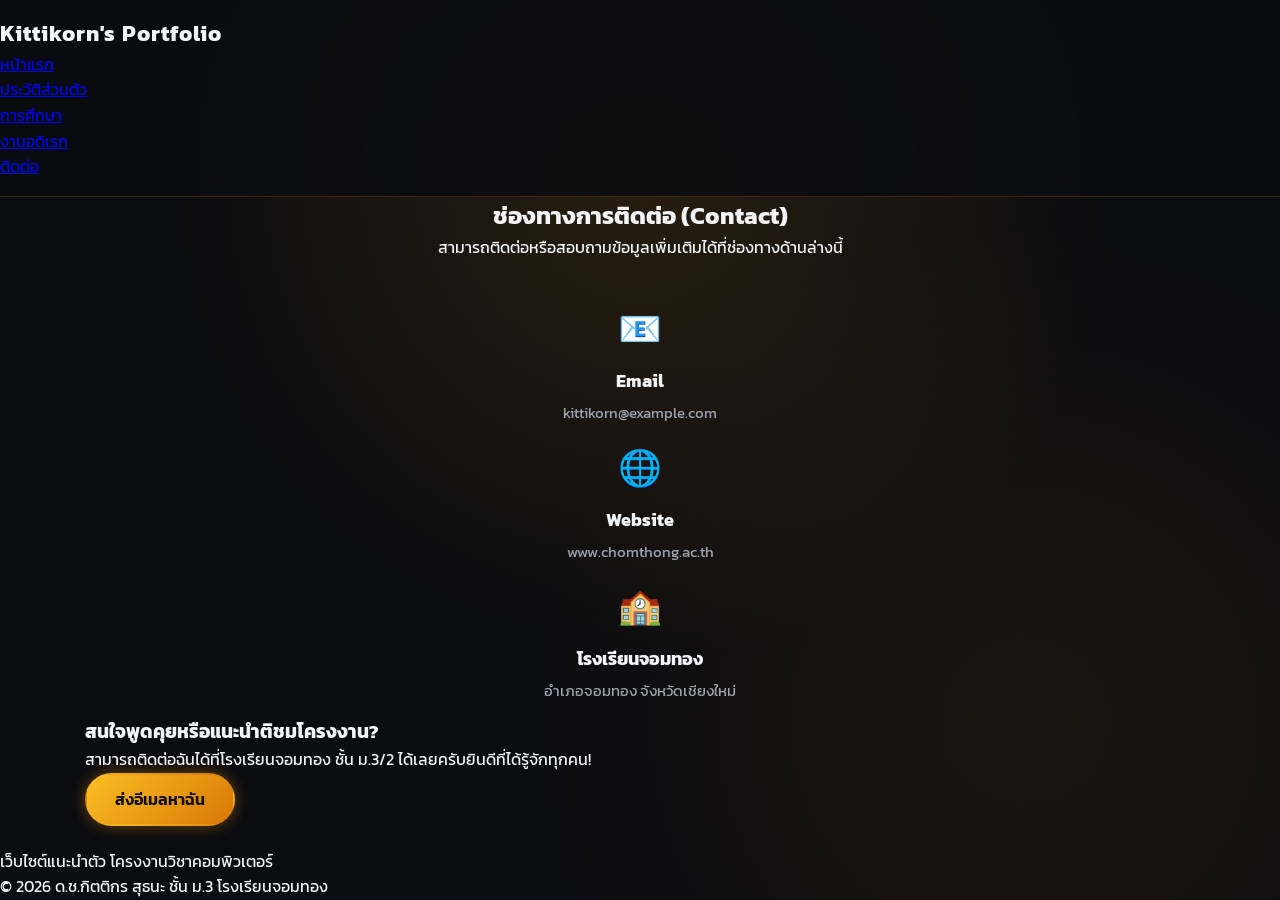
==== commit b614f7ea: "Update contact.html" ====
--- a/contact.html
+++ b/contact.html
@@ -3,106 +3,59 @@
 <head>
     <meta charset="UTF-8">
     <meta name="viewport" content="width=device-width, initial-scale=1.0">
-    <title>ติดต่อ | โชกุน กิตติกร</title>
+    <title>ติดต่อ - พอร์ตโฟลิโอของฉัน</title>
     <link rel="stylesheet" href="style.css">
 </head>
 <body>
-
-    <!-- Navigation Bar -->
-    <header class="navbar">
-        <div class="nav-container">
-            <a href="index.html" class="logo">SHOGUN<span class="logo-accent">.ECLIPSE</span></a>
-            <nav class="nav-menu">
-                <a href="index.html" class="nav-link">หน้าแรก</a>
-                <a href="profile.html" class="nav-link">ประวัติส่วนตัว</a>
-                <a href="education.html" class="nav-link">การศึกษา</a>
-                <a href="hobby.html" class="nav-link">งานอดิเรก</a>
-                <a href="contact.html" class="nav-link active">ติดต่อ</a>
-            </nav>
-        </div>
+    <header>
+        <nav class="navbar">
+            <div class="logo">Kittikorn's Portfolio</div>
+            <ul class="nav-links">
+                <li><a href="index.html">หน้าแรก</a></li>
+                <li><a href="profile.html">ประวัติส่วนตัว</a></li>
+                <li><a href="education.html">การศึกษา</a></li>
+                <li><a href="hobby.html">งานอดิเรก</a></li>
+                <li><a href="contact.html" class="active">ติดต่อ</a></li>
+            </ul>
+        </nav>
     </header>
 
-    <main class="container page-content">
-        <div class="page-header">
-            <span class="badge">GET IN TOUCH</span>
-            <h1 class="page-title">สามารถติดต่อ<span class="text-highlight">ฉันได้ที่</span></h1>
-            <p class="page-subtitle">ช่องทางพูดคุย แลกเปลี่ยนความคิดเห็น หรือสอบถามข้อมูลเพิ่มเติม</p>
+    <main class="container">
+        <section class="page-header">
+            <h2>ช่องทางการติดต่อ (Contact)</h2>
+            <p>สามารถติดต่อหรือสอบถามข้อมูลเพิ่มเติมได้ที่ช่องทางด้านล่างนี้</p>
+        </section>
+
+        <div class="contact-container">
+            <div class="contact-card">
+                <div class="contact-icon">📧</div>
+                <h3>Email</h3>
+                <p>kittikorn@example.com</p>
+            </div>
+            <div class="contact-card">
+                <div class="contact-icon">🌐</div>
+                <h3>Website</h3>
+                <p>www.chomthong.ac.th</p>
+            </div>
+            <div class="contact-card">
+                <div class="contact-icon">🏫</div>
+                <h3>โรงเรียนจอมทอง</h3>
+                <p>อำเภอจอมทอง จังหวัดเชียงใหม่</p>
+            </div>
         </div>
 
-        <div class="contact-wrapper">
-            <!-- Contact Cards -->
-            <div class="grid grid-2 contact-grid">
-                <div class="card contact-card">
-                    <div class="contact-icon">📧</div>
-                    <h3>Email Card</h3>
-                    <p>kittikorn.suthana@example.com</p>
-                    <a href="mailto:kittikorn.suthana@example.com" class="btn btn-outline btn-sm">ส่งอีเมลหาฉัน</a>
-                </div>
-
-                <div class="card contact-card">
-                    <div class="contact-icon">🌐</div>
-                    <h3>Website Card</h3>
-                    <p>shogun-portfolio.github.io</p>
-                    <a href="index.html" class="btn btn-outline btn-sm">เยี่ยมชมเว็บไซต์</a>
-                </div>
-
-                <div class="card contact-card">
-                    <div class="contact-icon">📍</div>
-                    <h3>Contact Information</h3>
-                    <p>อำเภอจอมทอง จังหวัดเชียงใหม่ ประเทศไทย</p>
-                    <span class="contact-tag">เชียงใหม่, TH</span>
-                </div>
-
-                <div class="card contact-card">
-                    <div class="contact-icon">🏫</div>
-                    <h3>Social / Contact Card</h3>
-                    <p>โรงเรียนจอมทอง (ชั้น ม.3/2)</p>
-                    <span class="contact-tag">สังกัด สพม.เชียงใหม่</span>
-                </div>
-            </div>
-
-            <!-- Simulated Contact Form Box -->
-            <div class="card contact-form-card">
-                <h2>ส่งข้อความหาโชกุน</h2>
-                <p class="form-desc">กรอกข้อมูลด้านล่างเพื่อฝากข้อความถึงผม (ส่วนแสดงผลดีไซน์ตัวอย่าง)</p>
-                <form action="#" class="mock-form" onclick="return false;">
-                    <div class="form-group">
-                        <label>ชื่อของคุณ</label>
-                        <input type="text" placeholder="กรอกชื่อ-นามสกุลของคุณ" class="form-input">
-                    </div>
-                    <div class="form-group">
-                        <label>อีเมลติดต่อกลับ</label>
-                        <input type="email" placeholder="example@email.com" class="form-input">
-                    </div>
-                    <div class="form-group">
-                        <label>ข้อความ</label>
-                        <textarea placeholder="พิมพ์ข้อความที่คุณต้องการส่ง..." class="form-input form-textarea"></textarea>
-                    </div>
-                    <button type="submit" class="btn btn-primary btn-full">ส่งข้อความ</button>
-                </form>
-            </div>
+        <div class="cta-section">
+            <h3>สนใจพูดคุยหรือแนะนำติชมโครงงาน?</h3>
+            <p>สามารถติดต่อฉันได้ที่โรงเรียนจอมทอง ชั้น ม.3/2 ได้เลยครับยินดีที่ได้รู้จักทุกคน!</p>
+            <a href="mailto:kittikorn@example.com" class="btn btn-primary">ส่งอีเมลหาฉัน</a>
         </div>
     </main>
 
-    <!-- Footer -->
-    <footer class="footer">
-        <div class="container footer-container">
-            <div class="footer-info">
-                <h3>SHOGUN PORTFOLIO</h3>
-                <p>ด.ช.กิตติกร สุธนะ (โชกุน) | ม.3/2 โรงเรียนจอมทอง</p>
-            </div>
-            <div class="footer-links">
-                <a href="index.html">หน้าแรก</a>
-                <a href="profile.html">ประวัติส่วนตัว</a>
-                <a href="education.html">การศึกษา</a>
-                <a href="hobby.html">งานอดิเรก</a>
-                <a href="contact.html">ติดต่อ</a>
-            </div>
-        </div>
-        <div class="footer-bottom">
-            <p>&copy; 2026 Kittikorn Suthana. All Rights Reserved. Computer Science Project.</p>
+    <footer>
+        <div class="footer-content">
+            <p>เว็บไซต์แนะนำตัว โครงงานวิชาคอมพิวเตอร์</p>
+            <p>&copy; 2026 ด.ช.กิตติกร สุธนะ ชั้น ม.3 โรงเรียนจอมทอง</p>
         </div>
     </footer>
-
 </body>
 </html>
--- a/style.css
+++ b/style.css
@@ -1,35 +1,27 @@
-/* ========================================
-   RESET & VARIABLES
-======================================== */
+/* ==========================================================================
+   SHOGUN PORTFOLIO - MAIN CSS STYLESHEET
+   Theme: Solar Eclipse (มืดมิด ตัดด้วยเหลืองเข้มทองคำเปลวและรัศมีโคโรนา)
+   ========================================================================== */
+
+/* 1. Global Reset & Variables */
+@import url('https://fonts.googleapis.com/css2?family=Kanit:wght@300;400;500;600;700&display=swap');
 
 :root {
-    --navy: #0D47A1;
-    --blue: #1976D2;
-    --sky: #42A5F5;
-    --light-blue: #90CAF9;
-    --pale-blue: #E3F2FD;
-
-    --gold: #D6A83A;
-    --gold-light: #F3D47A;
-    --gold-pale: #FFF8E7;
-
-    --white: #FFFFFF;
-    --off-white: #F8FAFD;
-    --text: #18283B;
-    --text-light: #65758B;
-    --border: #E5EAF1;
-
-    --dark: #071A33;
-
-    --shadow-sm: 0 8px 25px rgba(13, 71, 161, 0.08);
-    --shadow-md: 0 18px 45px rgba(13, 71, 161, 0.13);
-    --shadow-lg: 0 30px 70px rgba(13, 71, 161, 0.18);
-
-    --radius-sm: 12px;
-    --radius-md: 20px;
-    --radius-lg: 32px;
-
-    --transition: 0.3s ease;
+    --bg-eclipse-dark: #0b0c10;
+    --bg-card: rgba(18, 19, 28, 0.85);
+    --bg-card-hover: rgba(28, 30, 44, 0.95);
+    --primary-yellow: #f59e0b;
+    --primary-light: #fbbf24;
+    --primary-dark: #d97706;
+    --text-main: #f3f4f6;
+    --text-muted: #9ca3af;
+    --border-color: rgba(245, 158, 11, 0.2);
+    --font-family: 'Kanit', sans-serif;
+    --shadow-eclipse: 0 0 25px rgba(245, 158, 11, 0.25);
+    --radius-sm: 8px;
+    --radius-md: 16px;
+    --radius-lg: 24px;
+    --transition: all 0.3s cubic-bezier(0.4, 0, 0.2, 1);
 }
 
 * {
@@ -38,1938 +30,821 @@
     box-sizing: border-box;
 }
 
-html {
-    scroll-behavior: smooth;
-}
-
 body {
-    font-family: "Prompt", sans-serif;
-    color: var(--text);
-    background: var(--white);
-    line-height: 1.7;
+    background-color: var(--bg-eclipse-dark);
+    /* Solar Eclipse Space Radial Background Gradient */
+    background-image: 
+        radial-gradient(circle at 50% 20%, rgba(245, 158, 11, 0.12) 0%, transparent 50%),
+        radial-gradient(circle at 80% 80%, rgba(217, 119, 6, 0.08) 0%, transparent 40%);
+    background-attachment: fixed;
+    color: var(--text-main);
+    font-family: var(--font-family);
+    line-height: 1.6;
     overflow-x: hidden;
-}
-
-img {
-    max-width: 100%;
-    display: block;
-}
-
-a {
-    color: inherit;
-    text-decoration: none;
-}
-
-button,
-a {
-    -webkit-tap-highlight-color: transparent;
-}
-
+    min-height: 100vh;
+    display: flex;
+    flex-direction: column;
+}
+
+main {
+    flex: 1;
+}
+
+/* 2. Layout & Container */
 .container {
-    width: min(1160px, calc(100% - 40px));
+    width: 90%;
+    max-width: 1140px;
     margin: 0 auto;
-}
-
-.section-padding {
-    padding: 100px 0;
-}
-
-/* ========================================
-   TYPOGRAPHY
-======================================== */
-
-.section-label {
-    color: var(--gold);
-    font-size: 0.78rem;
+    padding: 0 15px;
+}
+
+.page-content {
+    padding-top: 40px;
+    padding-bottom: 60px;
+}
+
+/* 3. Typography & Badges */
+.text-highlight {
+    color: var(--primary-yellow);
+    background: linear-gradient(135deg, var(--primary-light), var(--primary-yellow));
+    -webkit-background-clip: text;
+    -webkit-text-fill-color: transparent;
+}
+
+.badge {
+    display: inline-block;
+    padding: 6px 16px;
+    background-color: rgba(245, 158, 11, 0.12);
+    color: var(--primary-yellow);
+    border: 1px solid rgba(245, 158, 11, 0.4);
+    border-radius: 50px;
+    font-size: 0.85rem;
+    font-weight: 500;
+    margin-bottom: 12px;
+    box-shadow: 0 0 10px rgba(245, 158, 11, 0.15);
+}
+
+.badge-accent {
+    background-color: var(--primary-yellow);
+    color: #0b0c10;
+    font-weight: 600;
+}
+
+.page-header {
+    text-align: center;
+    margin-bottom: 40px;
+}
+
+.page-title {
+    font-size: 2.5rem;
     font-weight: 700;
-    letter-spacing: 2px;
     margin-bottom: 10px;
 }
 
-.section-heading h2 {
-    font-size: clamp(2rem, 4vw, 3.1rem);
-    line-height: 1.2;
-    margin-bottom: 18px;
-    color: var(--dark);
-}
-
-.section-heading h2 span,
-.section-heading h1 span {
-    color: var(--blue);
-}
-
-.section-heading > p:last-child {
-    color: var(--text-light);
-    max-width: 650px;
-}
-
-.section-heading.centered {
-    text-align: center;
-    margin: 0 auto 55px;
-}
-
-.section-heading.centered > p:last-child {
-    margin-left: auto;
-    margin-right: auto;
-}
-
-.section-heading.light h2 {
-    color: var(--white);
-}
-
-.section-heading.light > p:last-child {
-    color: rgba(255, 255, 255, 0.72);
-}
-
-/* ========================================
-   NAVIGATION
-======================================== */
-
-.site-header {
+.page-subtitle {
+    color: var(--text-muted);
+    font-size: 1.05rem;
+}
+
+.section-title {
+    font-size: 1.8rem;
+    margin-bottom: 24px;
+    position: relative;
+    display: inline-block;
+}
+
+.section-title::after {
+    content: '';
+    position: absolute;
+    left: 0;
+    bottom: -6px;
+    width: 50%;
+    height: 4px;
+    background: linear-gradient(90deg, var(--primary-yellow), transparent);
+    border-radius: 2px;
+}
+
+/* 4. Navigation Bar (Glassmorphism & Sticky) */
+.navbar {
     position: sticky;
     top: 0;
     z-index: 1000;
-    padding: 14px 0;
-    background: rgba(255, 255, 255, 0.82);
-    backdrop-filter: blur(18px);
-    -webkit-backdrop-filter: blur(18px);
-    border-bottom: 1px solid rgba(229, 234, 241, 0.75);
-}
-
-.navbar {
-    min-height: 60px;
+    background-color: rgba(11, 12, 16, 0.85);
+    backdrop-filter: blur(12px);
+    border-bottom: 1px solid var(--border-color);
+    padding: 16px 0;
+}
+
+.nav-container {
+    display: flex;
+    justify-content: space-between;
+    align-items: center;
+    width: 90%;
+    max-width: 1140px;
+    margin: 0 auto;
+}
+
+.logo {
+    font-size: 1.4rem;
+    font-weight: 700;
+    color: var(--text-main);
+    text-decoration: none;
+    letter-spacing: 1px;
+}
+
+.logo-accent {
+    color: var(--primary-yellow);
+}
+
+.nav-menu {
+    display: flex;
+    gap: 16px;
+}
+
+.nav-link {
+    color: var(--text-muted);
+    text-decoration: none;
+    font-size: 0.95rem;
+    font-weight: 500;
+    padding: 8px 16px;
+    border-radius: var(--radius-sm);
+    transition: var(--transition);
+}
+
+.nav-link:hover, .nav-link.active {
+    color: var(--primary-yellow);
+    background-color: rgba(245, 158, 11, 0.12);
+    border: 1px solid rgba(245, 158, 11, 0.3);
+}
+
+/* 5. Buttons & Hover Animation */
+.btn {
+    display: inline-block;
+    padding: 12px 28px;
+    border-radius: 50px;
+    font-size: 1rem;
+    font-weight: 600;
+    text-decoration: none;
+    cursor: pointer;
+    transition: var(--transition);
+    border: 2px solid transparent;
+    text-align: center;
+}
+
+.btn-primary {
+    background: linear-gradient(135deg, var(--primary-light), var(--primary-dark));
+    color: #0b0c10;
+    box-shadow: 0 0 15px rgba(245, 158, 11, 0.4);
+}
+
+.btn-primary:hover {
+    transform: translateY(-3px);
+    box-shadow: 0 0 25px rgba(245, 158, 11, 0.6);
+}
+
+.btn-outline {
+    background-color: transparent;
+    border-color: var(--primary-yellow);
+    color: var(--primary-yellow);
+}
+
+.btn-outline:hover {
+    background-color: var(--primary-yellow);
+    color: #0b0c10;
+    transform: translateY(-3px);
+    box-shadow: 0 0 15px rgba(245, 158, 11, 0.4);
+}
+
+.btn-sm {
+    padding: 8px 18px;
+    font-size: 0.85rem;
+}
+
+.btn-full {
+    width: 100%;
+}
+
+/* 6. Card Base & Grids */
+.card {
+    background-color: var(--bg-card);
+    border: 1px solid var(--border-color);
+    border-radius: var(--radius-md);
+    padding: 24px;
+    transition: var(--transition);
+    backdrop-filter: blur(8px);
+}
+
+.card:hover {
+    border-color: var(--primary-yellow);
+    box-shadow: 0 0 20px rgba(245, 158, 11, 0.2);
+}
+
+.grid {
+    display: grid;
+    gap: 24px;
+}
+
+.grid-2 { grid-template-columns: repeat(2, 1fr); }
+.grid-3 { grid-template-columns: repeat(3, 1fr); }
+.grid-4 { grid-template-columns: repeat(4, 1fr); }
+
+/* 7. Hero Section & Eclipse Animation */
+.hero-section {
+    padding: 80px 0;
+}
+
+.hero-container {
     display: flex;
     align-items: center;
     justify-content: space-between;
-    gap: 30px;
-}
-
-.logo {
-    display: inline-flex;
-    align-items: center;
-    gap: 10px;
-    font-size: 0.92rem;
-    font-weight: 700;
-    letter-spacing: 1px;
-    color: var(--dark);
-}
-
-.logo > span:last-child {
-    display: flex;
-    flex-direction: column;
-    line-height: 1;
-}
-
-.logo > span:last-child > span {
-    color: var(--blue);
-    font-size: 0.58rem;
-    letter-spacing: 2.4px;
-    margin-top: 4px;
-}
-
-.logo-mark {
-    width: 38px;
-    height: 38px;
-    display: grid;
-    place-items: center;
-    color: var(--white);
-    background: linear-gradient(135deg, var(--navy), var(--blue));
-    border-radius: 12px;
-    box-shadow: 0 8px 18px rgba(25, 118, 210, 0.25);
-}
-
-.nav-links {
-    display: flex;
-    align-items: center;
-    gap: 5px;
-}
-
-.nav-links a {
-    position: relative;
-    padding: 10px 15px;
-    border-radius: 10px;
-    color: var(--text-light);
-    font-size: 0.88rem;
-    font-weight: 500;
-    transition: var(--transition);
-}
-
-.nav-links a:hover,
-.nav-links a.active {
-    color: var(--navy);
-    background: var(--pale-blue);
-}
-
-.nav-links a.active::after {
-    content: "";
-    position: absolute;
-    left: 50%;
-    bottom: 4px;
-    width: 5px;
-    height: 5px;
-    border-radius: 50%;
-    background: var(--gold);
-    transform: translateX(-50%);
-}
-
-/* ========================================
-   BUTTONS
-======================================== */
-
-.btn {
-    min-height: 52px;
-    display: inline-flex;
-    align-items: center;
-    justify-content: center;
-    gap: 15px;
-    padding: 0 24px;
-    border-radius: 14px;
-    font-size: 0.9rem;
-    font-weight: 600;
-    transition: var(--transition);
-    cursor: pointer;
-}
-
-.btn-primary {
-    color: var(--white);
-    background: linear-gradient(135deg, var(--navy), var(--blue));
-    box-shadow: 0 12px 25px rgba(25, 118, 210, 0.25);
-}
-
-.btn-primary:hover {
-    transform: translateY(-3px);
-    box-shadow: 0 18px 35px rgba(25, 118, 210, 0.32);
-}
-
-.btn-outline {
-    color: var(--navy);
-    border: 1px solid #B9CFE8;
-    background: var(--white);
-}
-
-.btn-outline:hover {
-    color: var(--white);
-    background: var(--navy);
-    border-color: var(--navy);
-    transform: translateY(-3px);
-}
-
-.btn-white {
-    color: var(--navy);
-    background: var(--white);
-}
-
-.btn-white:hover {
-    color: var(--white);
-    background: var(--dark);
-    transform: translateY(-3px);
-}
-
-/* ========================================
-   HERO
-======================================== */
-
-.hero-section {
-    position: relative;
-    min-height: 720px;
-    display: flex;
-    align-items: center;
-    overflow: hidden;
-    background:
-        radial-gradient(circle at 80% 25%, rgba(144, 202, 249, 0.22), transparent 28%),
-        radial-gradient(circle at 15% 80%, rgba(243, 212, 122, 0.15), transparent 24%),
-        linear-gradient(135deg, #FFFFFF 0%, #F7FAFF 100%);
-}
-
-.hero-grid {
-    display: grid;
-    grid-template-columns: 1.05fr 0.95fr;
-    align-items: center;
-    gap: 60px;
-    padding: 75px 0;
-}
-
-.eyebrow {
-    display: inline-flex;
-    align-items: center;
-    gap: 10px;
-    color: var(--navy);
-    font-size: 0.74rem;
-    font-weight: 700;
-    letter-spacing: 2px;
-    margin-bottom: 18px;
-}
-
-.eyebrow span {
-    width: 28px;
-    height: 2px;
-    background: var(--gold);
-}
-
-.hero-greeting {
-    color: var(--text-light);
-    font-size: 1rem;
-    margin-bottom: 4px;
-}
-
-.hero-content h1 {
-    color: var(--dark);
-    font-size: clamp(3.4rem, 7vw, 6rem);
-    line-height: 1;
-    letter-spacing: -2px;
-    margin-bottom: 25px;
-}
-
-.hero-content h1 span {
-    display: block;
-    color: var(--blue);
-    font-size: 0.48em;
-    letter-spacing: 0;
-    margin-top: 14px;
-}
-
-.hero-description {
-    max-width: 560px;
-    color: var(--text-light);
-    font-size: 1.02rem;
-    margin-bottom: 20px;
-}
-
-.hero-tags {
-    display: flex;
-    flex-wrap: wrap;
-    gap: 8px;
+    gap: 40px;
+}
+
+.hero-content {
+    flex: 1;
+}
+
+.hero-title {
+    font-size: 3rem;
+    line-height: 1.2;
+    margin-bottom: 8px;
+}
+
+.hero-subtitle {
+    font-size: 1.5rem;
+    color: var(--text-muted);
+    font-weight: 400;
+    margin-bottom: 16px;
+}
+
+.hero-desc {
+    color: var(--text-muted);
+    font-size: 1.1rem;
     margin-bottom: 30px;
-}
-
-.hero-tags span {
-    padding: 7px 13px;
-    border: 1px solid #D8E4F2;
-    border-radius: 50px;
-    background: rgba(255, 255, 255, 0.75);
-    color: var(--navy);
-    font-size: 0.75rem;
+    max-width: 500px;
 }
 
 .hero-buttons {
     display: flex;
-    flex-wrap: wrap;
-    gap: 12px;
-}
-
-.hero-mini-stats {
-    display: flex;
-    align-items: center;
-    gap: 20px;
-    margin-top: 45px;
-}
-
-.hero-mini-stats > div:not(.stat-divider) {
-    display: flex;
-    flex-direction: column;
-}
-
-.hero-mini-stats strong {
-    color: var(--navy);
-    font-size: 1.5rem;
-    line-height: 1.2;
-}
-
-.hero-mini-stats span {
-    color: var(--text-light);
-    font-size: 0.72rem;
-}
-
-.stat-divider {
-    width: 1px;
-    height: 35px;
-    background: var(--border);
+    gap: 16px;
 }
 
 .hero-visual {
     position: relative;
-    min-height: 500px;
-    display: grid;
-    place-items: center;
-}
-
-.circle-decoration {
+    display: flex;
+    justify-content: center;
+    align-items: center;
+}
+
+.hero-profile-img {
+    width: 300px;
+    height: 300px;
+    object-fit: cover;
+    border-radius: 50%;
+    border: 4px solid var(--primary-yellow);
+    z-index: 2;
+    transition: var(--transition);
+}
+
+.hero-profile-img:hover {
+    transform: scale(1.05);
+}
+
+/* Eclipse Corona Glow Effect Animation */
+.eclipse-ring {
     position: absolute;
-    width: 390px;
-    height: 390px;
+    width: 310px;
+    height: 310px;
     border-radius: 50%;
-    background: linear-gradient(135deg, #E3F2FD, #FFFFFF);
-    box-shadow:
-        0 30px 80px rgba(13, 71, 161, 0.13),
-        inset 0 0 0 1px rgba(25, 118, 210, 0.08);
-}
-
-.gold-orbit {
-    position: absolute;
-    width: 470px;
-    height: 470px;
-    border: 1px dashed rgba(214, 168, 58, 0.55);
-    border-radius: 50%;
-    transform: rotate(-25deg);
-}
-
-.profile-frame {
-    position: relative;
-    z-index: 2;
-    width: 320px;
-    height: 390px;
-    padding: 8px;
-    border-radius: 45% 45% 38% 38% / 38% 38% 45% 45%;
-    background: linear-gradient(145deg, var(--gold-light), var(--blue));
-    box-shadow: var(--shadow-lg);
-    transform: rotate(2deg);
-    transition: var(--transition);
-}
-
-.profile-frame:hover {
-    transform: rotate(0deg) translateY(-8px);
-}
-
-.profile-frame-inner {
-    width: 100%;
-    height: 100%;
-    overflow: hidden;
-    border-radius: inherit;
-    background: var(--white);
-}
-
-.profile-frame img {
-    width: 100%;
-    height: 100%;
-    object-fit: cover;
-    transition: transform 0.6s ease;
-}
-
-.profile-frame:hover img {
-    transform: scale(1.05);
-}
-
-.floating-card {
-    position: absolute;
-    z-index: 3;
-    display: flex;
-    align-items: center;
-    gap: 11px;
-    padding: 13px 16px;
-    background: rgba(255, 255, 255, 0.9);
-    border: 1px solid rgba(255, 255, 255, 0.95);
-    box-shadow: var(--shadow-md);
-    border-radius: 15px;
-    backdrop-filter: blur(10px);
-    animation: floating 4s ease-in-out infinite;
-}
-
-.floating-card strong,
-.floating-card small {
-    display: block;
-}
-
-.floating-card strong {
-    color: var(--dark);
-    font-size: 0.76rem;
-}
-
-.floating-card small {
-    color: var(--text-light);
-    font-size: 0.68rem;
-}
-
-.floating-icon {
-    width: 34px;
-    height: 34px;
-    display: grid;
-    place-items: center;
-    color: var(--gold);
-    background: var(--gold-pale);
-    border-radius: 10px;
-}
-
-.floating-icon.blue {
-    color: var(--blue);
-    background: var(--pale-blue);
-}
-
-.floating-card-top {
-    top: 65px;
-    right: 5px;
-}
-
-.floating-card-bottom {
-    bottom: 60px;
-    left: 0;
-    animation-delay: -2s;
-}
-
-.hero-decoration {
-    position: absolute;
-    border-radius: 50%;
-    pointer-events: none;
-}
-
-.hero-decoration-one {
-    width: 10px;
-    height: 10px;
-    top: 18%;
-    left: 7%;
-    background: var(--gold);
-    box-shadow: 0 0 0 9px rgba(214, 168, 58, 0.12);
-}
-
-.hero-decoration-two {
-    width: 16px;
-    height: 16px;
-    right: 8%;
-    bottom: 15%;
-    border: 3px solid var(--light-blue);
-}
-
-/* ========================================
-   HOME QUICK CARDS
-======================================== */
-
-.intro-section {
-    background: var(--white);
-}
-
-.quick-grid {
-    display: grid;
-    grid-template-columns: repeat(3, 1fr);
-    gap: 20px;
-}
-
-.quick-card {
-    position: relative;
-    min-height: 300px;
-    padding: 30px;
-    overflow: hidden;
-    border: 1px solid var(--border);
-    border-radius: var(--radius-md);
-    background: var(--white);
-    box-shadow: var(--shadow-sm);
-    transition: var(--transition);
-}
-
-.quick-card:hover {
-    transform: translateY(-8px);
-    box-shadow: var(--shadow-lg);
-    border-color: #C8DDF2;
-}
-
-.quick-card.featured {
-    color: var(--white);
-    background: linear-gradient(145deg, var(--navy), #155AAE);
-    border-color: transparent;
-}
-
-.quick-card.featured h3,
-.quick-card.featured p {
-    color: var(--white);
-}
-
-.quick-card.featured p {
-    opacity: 0.75;
-}
-
-.quick-number {
-    color: #B9CFE8;
-    font-size: 0.7rem;
-    font-weight: 700;
-    letter-spacing: 2px;
-}
-
-.featured .quick-number {
-    color: var(--gold-light);
-}
-
-.quick-icon {
-    margin: 25px 0 18px;
-    font-size: 2.1rem;
-}
-
-.quick-card h3 {
-    color: var(--dark);
-    font-size: 1.25rem;
-    margin-bottom: 10px;
-}
-
-.quick-card p {
-    color: var(--text-light);
-    font-size: 0.85rem;
-}
-
-.card-arrow {
-    position: absolute;
-    right: 27px;
-    bottom: 25px;
-    color: var(--blue);
-    font-size: 1.3rem;
-    transition: var(--transition);
-}
-
-.quick-card:hover .card-arrow {
-    transform: translateX(6px);
-}
-
-.quote-section {
-    padding: 30px 0 100px;
-    background: var(--white);
-}
-
-.quote-box {
-    position: relative;
-    overflow: hidden;
-    padding: 60px;
-    text-align: center;
-    border-radius: var(--radius-lg);
-    background: var(--gold-pale);
-    border: 1px solid #F2E4B8;
-}
-
-.quote-mark {
-    color: var(--gold);
-    font-family: Georgia, serif;
-    font-size: 5rem;
-    line-height: 0.5;
-}
-
-.quote-box p {
-    max-width: 700px;
-    margin: 15px auto;
-    color: var(--dark);
-    font-size: clamp(1.3rem, 3vw, 2rem);
-    font-weight: 500;
-}
-
-.quote-box span {
-    color: var(--text-light);
-    font-size: 0.8rem;
-}
-
-/* ========================================
-   PAGE HERO
-======================================== */
-
-.page-hero {
-    position: relative;
-    min-height: 330px;
-    display: flex;
-    align-items: center;
-    overflow: hidden;
-    background:
-        radial-gradient(circle at 90% 20%, rgba(66, 165, 245, 0.22), transparent 28%),
-        linear-gradient(135deg, #F4F9FF, #FFFFFF);
-}
-
-.page-hero::after {
-    content: "";
+    background: radial-gradient(circle, rgba(245, 158, 11, 0.6) 0%, rgba(217, 119, 6, 0.2) 50%, transparent 70%);
+    box-shadow: 0 0 50px rgba(245, 158, 11, 0.6), 0 0 90px rgba(245, 158, 11, 0.3);
+    z-index: 1;
+    animation: glow-pulse 4s infinite alternate;
+}
+
+.eclipse-ring-sm {
     position: absolute;
     width: 280px;
-    height: 280px;
-    right: -100px;
-    bottom: -170px;
-    border: 45px solid rgba(214, 168, 58, 0.1);
-    border-radius: 50%;
-}
-
-.page-hero-content {
+    height: 350px;
+    border-radius: var(--radius-md);
+    background: radial-gradient(circle, rgba(245, 158, 11, 0.4) 0%, transparent 70%);
+    z-index: 1;
+}
+
+@keyframes glow-pulse {
+    0% {
+        transform: scale(0.98);
+        box-shadow: 0 0 30px rgba(245, 158, 11, 0.4);
+    }
+    100% {
+        transform: scale(1.04);
+        box-shadow: 0 0 60px rgba(245, 158, 11, 0.8), 0 0 100px rgba(251, 191, 36, 0.4);
+    }
+}
+
+/* Highlights Cards */
+.highlight-card {
+    text-align: center;
+}
+
+.card-icon {
+    font-size: 2.5rem;
+    margin-bottom: 12px;
+}
+
+.highlight-card h3 {
+    margin-bottom: 8px;
+}
+
+.highlight-card p {
+    color: var(--text-muted);
+    font-size: 0.95rem;
+}
+
+/* 8. Profile Page Styles */
+.profile-main-card {
+    margin-bottom: 30px;
+}
+
+.profile-grid {
+    display: flex;
+    gap: 36px;
+    align-items: center;
+}
+
+.profile-image-container {
     position: relative;
-    z-index: 1;
-}
-
-.page-hero h1 {
-    color: var(--dark);
-    font-size: clamp(2.8rem, 6vw, 4.5rem);
-    line-height: 1.1;
-    margin-bottom: 14px;
-}
-
-.page-hero h1 span {
-    color: var(--blue);
-}
-
-.page-hero-content > p:last-child {
-    color: var(--text-light);
-}
-
-/* ========================================
-   PROFILE PAGE
-======================================== */
-
-.profile-section {
-    background: var(--white);
-}
-
-.profile-layout {
-    display: grid;
-    grid-template-columns: 0.75fr 1.25fr;
-    gap: 80px;
-    align-items: center;
-}
-
-.profile-photo-area {
-    position: relative;
-    min-height: 540px;
-    display: flex;
-    align-items: center;
+    display: flex;
     justify-content: center;
 }
 
-.large-profile-frame {
-    position: relative;
+.profile-card-img {
+    width: 280px;
+    height: 350px;
+    object-fit: cover;
+    border-radius: var(--radius-md);
+    border: 2px solid var(--primary-yellow);
     z-index: 2;
-    width: 330px;
-    height: 430px;
-    overflow: hidden;
-    padding: 7px;
-    border-radius: 35px;
-    background: linear-gradient(145deg, var(--gold), var(--blue));
-    box-shadow: var(--shadow-lg);
-}
-
-.large-profile-frame img {
-    width: 100%;
-    height: 100%;
-    object-fit: cover;
-    border-radius: 29px;
-}
-
-.photo-accent {
-    position: absolute;
-    width: 300px;
-    height: 400px;
-    border: 2px solid var(--gold-light);
-    border-radius: 35px;
-    transform: translate(35px, 35px);
-}
-
-.photo-caption {
-    position: absolute;
-    z-index: 3;
-    left: 0;
-    bottom: 40px;
-    padding: 15px 20px;
-    color: var(--white);
-    background: var(--navy);
-    border-radius: 15px;
-    box-shadow: var(--shadow-md);
-}
-
-.photo-caption span,
-.photo-caption strong {
-    display: block;
-}
-
-.photo-caption span {
-    color: var(--gold-light);
-    font-size: 0.65rem;
-    letter-spacing: 2px;
-}
-
-.photo-caption strong {
-    font-size: 0.9rem;
-}
-
-.profile-info .section-heading {
-    margin-bottom: 30px;
+}
+
+.profile-info-details {
+    flex: 1;
+}
+
+.profile-info-details h2 {
+    font-size: 2rem;
+    margin-bottom: 4px;
+}
+
+.nickname-tag {
+    color: var(--primary-yellow);
+    font-size: 1.1rem;
+    margin-bottom: 20px;
 }
 
 .info-grid {
     display: grid;
     grid-template-columns: repeat(2, 1fr);
-    gap: 12px;
-}
-
-.info-box {
+    gap: 16px;
+    margin-bottom: 24px;
+}
+
+.info-item {
+    background-color: rgba(255, 255, 255, 0.03);
+    padding: 12px 16px;
+    border-radius: var(--radius-sm);
+    border-left: 3px solid var(--primary-yellow);
+}
+
+.info-label {
+    display: block;
+    font-size: 0.8rem;
+    color: var(--text-muted);
+}
+
+.info-value {
+    font-size: 1rem;
+    font-weight: 600;
+}
+
+.quote-box {
+    background-color: rgba(245, 158, 11, 0.08);
+    border: 1px dashed var(--primary-yellow);
+    padding: 16px;
+    border-radius: var(--radius-sm);
+}
+
+.quote-title {
+    font-size: 0.85rem;
+    color: var(--text-muted);
+}
+
+.quote-text {
+    font-size: 1.1rem;
+    font-weight: 600;
+    color: var(--primary-light);
+}
+
+.card-header-with-icon {
     display: flex;
     align-items: center;
     gap: 12px;
-    padding: 15px;
-    border: 1px solid var(--border);
-    border-radius: 14px;
-    background: var(--off-white);
-    transition: var(--transition);
-}
-
-.info-box:hover {
-    background: var(--white);
-    border-color: #C4DAF0;
-    transform: translateY(-3px);
-    box-shadow: var(--shadow-sm);
-}
-
-.info-icon {
-    width: 40px;
-    height: 40px;
-    flex: 0 0 40px;
-    display: grid;
-    place-items: center;
-    border-radius: 11px;
-    background: var(--pale-blue);
-}
-
-.info-box small,
-.info-box strong {
+    margin-bottom: 12px;
+}
+
+.icon-circle {
+    font-size: 1.5rem;
+    background-color: rgba(245, 158, 11, 0.15);
+    width: 45px;
+    height: 45px;
+    display: flex;
+    align-items: center;
+    justify-content: center;
+    border-radius: 50%;
+}
+
+/* 9. Education Page Styles */
+.stats-grid {
+    margin-bottom: 50px;
+}
+
+.stat-card {
+    text-align: center;
+    background: linear-gradient(180deg, var(--bg-card) 0%, rgba(245, 158, 11, 0.08) 100%);
+}
+
+.stat-number {
     display: block;
-}
-
-.info-box small {
-    color: var(--text-light);
-    font-size: 0.64rem;
-}
-
-.info-box strong {
-    color: var(--dark);
-    font-size: 0.78rem;
-}
-
-.about-me-section {
-    background: var(--off-white);
-}
-
-.about-panel {
-    display: grid;
-    grid-template-columns: 0.7fr 1.3fr;
-    gap: 70px;
-    padding: 60px;
-    border-radius: var(--radius-lg);
-    background: var(--white);
-    box-shadow: var(--shadow-sm);
-}
-
-.about-heading {
-    display: flex;
-    gap: 20px;
-}
-
-.big-number {
-    color: var(--light-blue);
-    font-size: 3rem;
+    font-size: 1.8rem;
     font-weight: 700;
-    line-height: 1;
-}
-
-.about-text {
-    color: var(--text-light);
-}
-
-.about-text p + p {
-    margin-top: 20px;
-}
-
-.about-text strong {
-    color: var(--blue);
-}
-
-.highlight-grid {
-    display: grid;
-    grid-template-columns: repeat(3, 1fr);
-    gap: 20px;
-}
-
-.highlight-card {
-    min-height: 190px;
-    padding: 30px;
-    border-radius: var(--radius-md);
-    transition: var(--transition);
-}
-
-.highlight-card:hover {
-    transform: translateY(-6px);
-}
-
-.highlight-card > span {
-    display: block;
-    font-size: 1.7rem;
-    margin-bottom: 15px;
-}
-
-.highlight-card strong {
-    display: block;
-    font-size: 1.1rem;
-    margin-bottom: 3px;
-}
-
-.highlight-card p {
-    font-size: 0.85rem;
-}
-
-.highlight-card.gold {
-    color: #705412;
-    background: var(--gold-pale);
-}
-
-.highlight-card.blue {
-    color: var(--navy);
-    background: var(--pale-blue);
-}
-
-.highlight-card.dark {
-    color: var(--white);
-    background: var(--dark);
-}
-
-/* ========================================
-   EDUCATION PAGE
-======================================== */
-
-.education-hero {
-    background:
-        radial-gradient(circle at 10% 50%, rgba(214, 168, 58, 0.13), transparent 25%),
-        linear-gradient(135deg, #F4F9FF, #FFFFFF);
+    color: var(--primary-yellow);
+}
+
+.stat-label {
+    font-size: 0.9rem;
+    color: var(--text-muted);
+}
+
+.timeline-section {
+    margin-bottom: 50px;
 }
 
 .timeline {
     position: relative;
-    max-width: 850px;
-    margin: 0 auto;
-}
-
-.timeline::before {
-    content: "";
-    position: absolute;
-    top: 20px;
-    bottom: 20px;
-    left: 30px;
-    width: 2px;
-    background: linear-gradient(var(--gold), var(--blue), var(--light-blue));
+    padding-left: 30px;
+    border-left: 3px solid var(--border-color);
 }
 
 .timeline-item {
     position: relative;
-    display: grid;
-    grid-template-columns: 62px 1fr;
-    gap: 30px;
-    margin-bottom: 35px;
-}
-
-.timeline-marker {
-    position: relative;
-    z-index: 2;
-    width: 62px;
-    height: 62px;
-    display: grid;
-    place-items: center;
-    border: 6px solid var(--white);
+    margin-bottom: 30px;
+}
+
+.timeline-dot {
+    position: absolute;
+    left: -38px;
+    top: 20px;
+    width: 14px;
+    height: 14px;
+    background-color: var(--primary-yellow);
     border-radius: 50%;
-    background: var(--navy);
-    box-shadow: 0 0 0 2px var(--blue);
-}
-
-.timeline-marker span {
-    color: var(--white);
-    font-size: 0.65rem;
-    font-weight: 700;
-}
-
-.timeline-item.current .timeline-marker {
-    background: var(--gold);
-    box-shadow: 0 0 0 2px var(--gold-light);
-}
-
-.timeline-card {
-    position: relative;
-    padding: 28px 32px;
-    border: 1px solid var(--border);
-    border-radius: var(--radius-md);
-    background: var(--white);
-    box-shadow: var(--shadow-sm);
-    transition: var(--transition);
-}
-
-.timeline-card:hover {
-    transform: translateX(6px);
-    box-shadow: var(--shadow-md);
+    box-shadow: 0 0 12px var(--primary-yellow);
 }
 
 .timeline-year {
-    color: var(--gold);
-    font-size: 0.72rem;
-    font-weight: 700;
-    letter-spacing: 1px;
-}
-
-.timeline-card h3 {
-    color: var(--dark);
-    margin: 5px 0 8px;
+    font-size: 0.8rem;
+    color: var(--primary-yellow);
+    font-weight: 600;
+}
+
+.timeline-content h3 {
+    margin-top: 4px;
     font-size: 1.2rem;
 }
 
-.timeline-card p {
-    color: var(--text-light);
-    font-size: 0.85rem;
-}
-
-.current-label {
-    position: absolute;
-    top: 20px;
-    right: 20px;
-    padding: 4px 9px;
-    color: var(--white);
-    background: var(--blue);
-    border-radius: 50px;
-    font-size: 0.58rem;
-    font-weight: 700;
-    letter-spacing: 1px;
-}
-
-.education-highlight {
-    background:
-        radial-gradient(circle at 10% 90%, rgba(66, 165, 245, 0.18), transparent 30%),
-        var(--dark);
-}
-
-.education-stats {
-    display: grid;
-    grid-template-columns: repeat(4, 1fr);
-    gap: 15px;
-}
-
-.education-stat {
-    padding: 30px 20px;
-    text-align: center;
-    border: 1px solid rgba(255, 255, 255, 0.1);
-    border-radius: var(--radius-md);
-    background: rgba(255, 255, 255, 0.05);
-    transition: var(--transition);
-}
-
-.education-stat:hover {
-    background: rgba(255, 255, 255, 0.09);
-    transform: translateY(-5px);
-}
-
-.education-stat-icon {
-    display: block;
-    margin-bottom: 12px;
-    font-size: 1.8rem;
-}
-
-.education-stat small,
-.education-stat strong {
-    display: block;
-}
-
-.education-stat small {
-    color: rgba(255, 255, 255, 0.55);
-    font-size: 0.68rem;
-}
-
-.education-stat strong {
-    color: var(--white);
-    font-size: 1rem;
-}
-
-.table-wrapper {
+.timeline-content h4 {
+    color: var(--text-muted);
+    font-weight: 400;
+    font-size: 0.95rem;
+    margin-bottom: 8px;
+}
+
+.timeline-content p {
+    color: var(--text-muted);
+    font-size: 0.9rem;
+}
+
+.table-responsive {
     overflow-x: auto;
-    border: 1px solid var(--border);
-    border-radius: var(--radius-md);
-    box-shadow: var(--shadow-sm);
-}
-
-.education-table {
+}
+
+.styled-table {
     width: 100%;
     border-collapse: collapse;
-    min-width: 650px;
-    background: var(--white);
-}
-
-.education-table th {
-    padding: 18px 20px;
+    background-color: var(--bg-card);
+    border-radius: var(--radius-md);
+    overflow: hidden;
+    border: 1px solid var(--border-color);
+}
+
+.styled-table th, .styled-table td {
+    padding: 16px 20px;
     text-align: left;
-    color: var(--white);
-    background: var(--navy);
-    font-size: 0.78rem;
+}
+
+.styled-table th {
+    background-color: rgba(245, 158, 11, 0.15);
+    color: var(--primary-light);
     font-weight: 600;
-}
-
-.education-table td {
-    padding: 18px 20px;
-    color: var(--text-light);
-    border-bottom: 1px solid var(--border);
+    border-bottom: 2px solid var(--border-color);
+}
+
+.styled-table tr {
+    border-bottom: 1px solid var(--border-color);
+}
+
+.styled-table tr:last-child {
+    border-bottom: none;
+}
+
+.status-badge {
+    padding: 4px 10px;
+    border-radius: 20px;
     font-size: 0.8rem;
-}
-
-.education-table tbody tr:last-child td {
-    border-bottom: 0;
-}
-
-.education-table tbody tr:hover {
-    background: var(--off-white);
-}
-
-.status {
+    font-weight: 500;
+}
+
+.active-status {
+    background-color: rgba(34, 197, 94, 0.15);
+    color: #4ade80;
+}
+
+.completed-status {
+    background-color: rgba(156, 163, 175, 0.15);
+    color: var(--text-muted);
+}
+
+/* 10. Hobby Page Styles */
+.featured-hobby-banner {
+    background: linear-gradient(135deg, rgba(18,19,28,0.9) 0%, rgba(245,158,11,0.2) 100%);
+    border: 1px solid var(--primary-yellow);
+    margin-bottom: 40px;
+    padding: 36px;
+    box-shadow: 0 0 25px rgba(245, 158, 11, 0.15);
+}
+
+.featured-hobby-banner h2 {
+    font-size: 1.8rem;
+    margin: 10px 0;
+}
+
+.hobby-card {
+    text-align: center;
+    padding: 30px 20px;
+}
+
+.hobby-card:hover {
+    transform: translateY(-6px);
+    box-shadow: 0 0 25px rgba(245, 158, 11, 0.3);
+}
+
+.accent-border {
+    border-color: var(--primary-yellow);
+}
+
+.hobby-icon {
+    font-size: 2.8rem;
+    margin-bottom: 12px;
+}
+
+.hobby-category {
+    font-size: 0.75rem;
+    text-transform: uppercase;
+    color: var(--primary-yellow);
+    letter-spacing: 1px;
+    font-weight: 600;
+}
+
+.hobby-card h3 {
+    margin: 6px 0 10px 0;
+}
+
+.hobby-card p {
+    font-size: 0.9rem;
+    color: var(--text-muted);
+}
+
+/* 11. Contact Page Styles */
+.contact-wrapper {
+    display: flex;
+    flex-direction: column;
+    gap: 40px;
+}
+
+.contact-card {
+    text-align: center;
+}
+
+.contact-icon {
+    font-size: 2.2rem;
+    margin-bottom: 10px;
+}
+
+.contact-card h3 {
+    font-size: 1.1rem;
+    margin-bottom: 6px;
+}
+
+.contact-card p {
+    color: var(--text-muted);
+    font-size: 0.95rem;
+    margin-bottom: 14px;
+}
+
+.contact-tag {
     display: inline-block;
-    padding: 5px 10px;
-    border-radius: 50px;
-    font-size: 0.65rem;
-}
-
-.status.done {
-    color: #637487;
-    background: #EEF2F5;
-}
-
-.status.current-status {
-    color: var(--navy);
-    background: var(--pale-blue);
-}
-
-/* ========================================
-   HOBBY PAGE
-======================================== */
-
-.hobby-hero {
-    background:
-        radial-gradient(circle at 85% 40%, rgba(243, 212, 122, 0.18), transparent 30%),
-        linear-gradient(135deg, #FFFDF7, #F5F9FF);
-}
-
-.hobby-section {
-    background: var(--off-white);
-}
-
-.hobby-grid {
-    display: grid;
-    grid-template-columns: repeat(2, 1fr);
-    gap: 20px;
-}
-
-.hobby-card {
-    position: relative;
-    min-height: 300px;
-    overflow: hidden;
-    padding: 30px;
-    border-radius: var(--radius-md);
+    font-size: 0.8rem;
+    color: var(--primary-yellow);
+    background-color: rgba(245, 158, 11, 0.1);
+    padding: 4px 12px;
+    border-radius: 20px;
+}
+
+.contact-form-card h2 {
+    margin-bottom: 8px;
+}
+
+.form-desc {
+    color: var(--text-muted);
+    margin-bottom: 24px;
+    font-size: 0.95rem;
+}
+
+.mock-form {
+    display: flex;
+    flex-direction: column;
+    gap: 16px;
+}
+
+.form-group {
+    display: flex;
+    flex-direction: column;
+    gap: 6px;
+}
+
+.form-group label {
+    font-size: 0.9rem;
+    color: var(--text-main);
+}
+
+.form-input {
+    background-color: rgba(255, 255, 255, 0.04);
+    border: 1px solid var(--border-color);
+    padding: 12px 16px;
+    border-radius: var(--radius-sm);
+    color: var(--text-main);
+    font-family: var(--font-family);
+    font-size: 0.95rem;
+    outline: none;
     transition: var(--transition);
 }
 
-.hobby-card:hover {
-    transform: translateY(-9px);
-    box-shadow: var(--shadow-lg);
-}
-
-.hobby-card-top {
+.form-input:focus {
+    border-color: var(--primary-yellow);
+    box-shadow: 0 0 10px rgba(245, 158, 11, 0.3);
+}
+
+.form-textarea {
+    min-height: 120px;
+    resize: vertical;
+}
+
+/* 12. Footer Design */
+.footer {
+    background-color: #060709;
+    border-top: 1px solid var(--border-color);
+    padding: 40px 0 20px 0;
+    margin-top: 60px;
+}
+
+.footer-container {
     display: flex;
     justify-content: space-between;
     align-items: center;
-}
-
-.hobby-icon {
-    width: 60px;
-    height: 60px;
-    display: grid;
-    place-items: center;
-    border-radius: 18px;
-    font-size: 1.8rem;
-    background: rgba(255, 255, 255, 0.55);
-}
-
-.hobby-number {
-    font-size: 0.68rem;
-    font-weight: 700;
-    letter-spacing: 2px;
-    opacity: 0.55;
-}
-
-.hobby-card h3 {
-    margin: 28px 0 8px;
-    font-size: 1.4rem;
-}
-
-.hobby-card p {
-    max-width: 450px;
+    margin-bottom: 30px;
+}
+
+.footer-info h3 {
+    color: var(--primary-yellow);
+    font-size: 1.2rem;
+    margin-bottom: 4px;
+}
+
+.footer-info p {
+    color: var(--text-muted);
+    font-size: 0.9rem;
+}
+
+.footer-links {
+    display: flex;
+    gap: 16px;
+}
+
+.footer-links a {
+    color: var(--text-muted);
+    text-decoration: none;
+    font-size: 0.9rem;
+    transition: var(--transition);
+}
+
+.footer-links a:hover {
+    color: var(--primary-yellow);
+}
+
+.footer-bottom {
+    text-align: center;
+    border-top: 1px solid rgba(255, 255, 255, 0.05);
+    padding-top: 20px;
+    color: var(--text-muted);
     font-size: 0.85rem;
 }
 
-.hobby-line {
-    width: 50px;
-    height: 3px;
-    margin-top: 25px;
-    border-radius: 10px;
-    background: currentColor;
-    opacity: 0.35;
-}
-
-.hobby-tag {
-    position: absolute;
-    right: 30px;
-    bottom: 30px;
-    font-size: 0.6rem;
-    font-weight: 700;
-    letter-spacing: 1.5px;
-    opacity: 0.6;
-}
-
-.hobby-blue {
-    color: var(--navy);
-    background: linear-gradient(135deg, #DFF0FF, #C6E3FC);
-}
-
-.hobby-gold {
-    color: #725A1C;
-    background: linear-gradient(135deg, #FFF8E3, #F6E3A8);
-}
-
-.hobby-dark {
-    color: var(--white);
-    background: linear-gradient(135deg, #071A33, #0D47A1);
-}
-
-.hobby-dark .hobby-icon {
-    background: rgba(255, 255, 255, 0.1);
-}
-
-.hobby-light {
-    color: var(--navy);
-    background: var(--white);
-    border: 1px solid var(--border);
-}
-
-.hobby-quote {
-    background: var(--white);
-}
-
-.hobby-quote-box {
-    position: relative;
-    display: flex;
-    align-items: center;
-    gap: 35px;
-    padding: 50px 60px;
-    overflow: hidden;
-    border-radius: var(--radius-lg);
-    background: linear-gradient(135deg, var(--navy), var(--blue));
-    color: var(--white);
-    box-shadow: var(--shadow-lg);
-}
-
-.crown {
-    position: relative;
-    z-index: 2;
-    width: 85px;
-    height: 85px;
-    flex: 0 0 85px;
-    display: grid;
-    place-items: center;
-    border-radius: 25px;
-    color: var(--gold-light);
-    background: rgba(255, 255, 255, 0.1);
-    font-size: 3rem;
-}
-
-.hobby-quote-box h2 {
-    max-width: 700px;
-    font-size: clamp(1.6rem, 4vw, 2.5rem);
-    line-height: 1.3;
-}
-
-.hobby-quote-box h2 span {
-    display: block;
-    color: var(--gold-light);
-}
-
-.hobby-quote-box .section-label {
-    color: var(--gold-light);
-}
-
-.hobby-quote-box::after {
-    content: "";
-    position: absolute;
-    width: 250px;
-    height: 250px;
-    right: -90px;
-    top: -120px;
-    border: 50px solid rgba(255, 255, 255, 0.05);
-    border-radius: 50%;
-}
-
-/* ========================================
-   CONTACT PAGE
-======================================== */
-
-.contact-hero {
-    background:
-        radial-gradient(circle at 20% 30%, rgba(144, 202, 249, 0.2), transparent 28%),
-        linear-gradient(135deg, #F4F9FF, #FFFFFF);
-}
-
-.contact-section {
-    background: var(--white);
-}
-
-.contact-intro {
-    display: flex;
-    align-items: end;
-    justify-content: space-between;
-    gap: 40px;
-    margin-bottom: 50px;
-}
-
-.contact-intro .section-heading {
-    max-width: 650px;
-}
-
-.contact-badge {
-    display: flex;
-    align-items: center;
-    gap: 12px;
-    padding: 15px 18px;
-    border-radius: 15px;
-    background: var(--gold-pale);
-    border: 1px solid #F0E0AE;
-}
-
-.contact-badge > span {
-    font-size: 1.5rem;
-}
-
-.contact-badge strong,
-.contact-badge small {
-    display: block;
-}
-
-.contact-badge strong {
-    color: var(--dark);
-    font-size: 0.8rem;
-}
-
-.contact-badge small {
-    color: var(--text-light);
-    font-size: 0.65rem;
-}
-
-.contact-grid {
-    display: grid;
-    grid-template-columns: repeat(3, 1fr);
-    gap: 20px;
-}
-
-.contact-card {
-    min-height: 290px;
-    padding: 30px;
-    border-radius: var(--radius-md);
-    transition: var(--transition);
-}
-
-.contact-card:hover {
-    transform: translateY(-8px);
-    box-shadow: var(--shadow-lg);
-}
-
-.email-card {
-    color: var(--white);
-    background: linear-gradient(145deg, var(--navy), #155BAF);
-}
-
-.web-card {
-    color: var(--dark);
-    background: var(--gold-pale);
-    border: 1px solid #F0E0AE;
-}
-
-.school-card {
-    color: var(--dark);
-    background: var(--pale-blue);
-}
-
-.contact-icon {
-    width: 58px;
-    height: 58px;
-    display: grid;
-    place-items: center;
-    margin-bottom: 28px;
-    border-radius: 17px;
-    font-size: 1.5rem;
-    background: rgba(255, 255, 255, 0.14);
-}
-
-.web-card .contact-icon,
-.school-card .contact-icon {
-    background: rgba(255, 255, 255, 0.7);
-}
-
-.contact-label {
-    display: block;
-    margin-bottom: 4px;
-    font-size: 0.63rem;
-    font-weight: 700;
-    letter-spacing: 1.5px;
-    opacity: 0.6;
-}
-
-.contact-card h3 {
-    margin-bottom: 8px;
-    font-size: 1.3rem;
-}
-
-.contact-card p {
-    min-height: 55px;
-    margin-bottom: 20px;
-    font-size: 0.8rem;
-    opacity: 0.7;
-}
-
-.contact-link,
-.contact-static {
-    display: flex;
-    align-items: center;
-    justify-content: space-between;
-    gap: 10px;
-    padding-top: 15px;
-    border-top: 1px solid rgba(255, 255, 255, 0.18);
-    font-size: 0.75rem;
-    font-weight: 600;
-}
-
-.web-card .contact-link,
-.school-card .contact-static {
-    border-color: rgba(13, 71, 161, 0.12);
-}
-
-.contact-link:hover {
-    color: var(--gold-light);
-}
-
-.web-card .contact-link:hover {
-    color: var(--blue);
-}
-
-.cta-section {
-    padding-top: 30px;
-    background: var(--white);
-}
-
-.cta-box {
-    position: relative;
-    overflow: hidden;
-    padding: 70px;
-    border-radius: var(--radius-lg);
-    background: linear-gradient(135deg, var(--blue), var(--navy));
-    color: var(--white);
-    box-shadow: var(--shadow-lg);
-}
-
-.cta-content {
-    position: relative;
-    z-index: 2;
-    max-width: 700px;
-}
-
-.cta-content .section-label {
-    color: var(--gold-light);
-}
-
-.cta-content h2 {
-    margin-bottom: 15px;
-    font-size: clamp(2rem, 4vw, 3.2rem);
-    line-height: 1.2;
-}
-
-.cta-content h2 span {
-    display: block;
-    color: var(--gold-light);
-}
-
-.cta-content > p {
-    max-width: 600px;
-    margin-bottom: 28px;
-    color: rgba(255, 255, 255, 0.75);
-}
-
-.cta-symbol {
-    position: absolute;
-    right: 70px;
-    bottom: -60px;
-    color: rgba(255, 255, 255, 0.06);
-    font-size: 22rem;
-    font-weight: 700;
-    line-height: 1;
-}
-
-.cta-decoration {
-    position: absolute;
-    width: 220px;
-    height: 220px;
-    right: 150px;
-    top: -110px;
-    border: 45px solid rgba(255, 255, 255, 0.05);
-    border-radius: 50%;
-}
-
-/* ========================================
-   FOOTER
-======================================== */
-
-.site-footer {
-    padding: 65px 0 30px;
-    color: rgba(255, 255, 255, 0.65);
-    background: var(--dark);
-}
-
-.footer-content {
-    display: grid;
-    grid-template-columns: 1fr auto;
-    gap: 45px;
-}
-
-.footer-brand p {
-    margin-top: 15px;
-    font-size: 0.75rem;
-}
-
-.footer-logo {
-    color: var(--white);
-}
-
-.footer-links {
-    display: flex;
-    align-items: center;
-    flex-wrap: wrap;
-    justify-content: end;
-    gap: 8px 20px;
-}
-
-.footer-links a {
-    font-size: 0.75rem;
-    transition: var(--transition);
-}
-
-.footer-links a:hover {
-    color: var(--gold-light);
-}
-
-.footer-bottom {
-    grid-column: 1 / -1;
-    display: flex;
-    justify-content: space-between;
-    gap: 20px;
-    padding-top: 25px;
-    margin-top: 10px;
-    border-top: 1px solid rgba(255, 255, 255, 0.1);
-}
-
-.footer-bottom p {
-    font-size: 0.68rem;
-}
-
-/* ========================================
-   ANIMATION
-======================================== */
-
-.fade-up {
-    animation: fadeUp 0.8s ease both;
-}
-
-.delay-1 {
-    animation-delay: 0.15s;
-}
-
-@keyframes fadeUp {
-    from {
-        opacity: 0;
-        transform: translateY(25px);
-    }
-
-    to {
-        opacity: 1;
-        transform: translateY(0);
-    }
-}
-
-@keyframes floating {
-    0%,
-    100% {
-        transform: translateY(0);
-    }
-
-    50% {
-        transform: translateY(-8px);
-    }
-}
-
-/* ========================================
-   RESPONSIVE - TABLET
-======================================== */
-
-@media (max-width: 900px) {
-
-    .container {
-        width: min(100% - 32px, 720px);
-    }
-
-    .section-padding {
-        padding: 75px 0;
-    }
-
-    .navbar {
+/* 13. Responsive Design (CSS Media Queries) */
+@media (max-width: 992px) {
+    .grid-4 { grid-template-columns: repeat(2, 1fr); }
+    .grid-3 { grid-template-columns: repeat(2, 1fr); }
+    .hero-title { font-size: 2.4rem; }
+}
+
+@media (max-width: 768px) {
+    .nav-container {
         flex-direction: column;
         gap: 12px;
-        padding: 5px 0;
-    }
-
-    .nav-links {
+    }
+
+    .nav-menu {
         width: 100%;
         justify-content: center;
-        overflow-x: auto;
-        padding-bottom: 2px;
-    }
-
-    .nav-links a {
-        flex: 0 0 auto;
-        font-size: 0.78rem;
-        padding: 8px 10px;
-    }
-
-    .hero-section {
-        min-height: auto;
-    }
-
-    .hero-grid {
+        flex-wrap: wrap;
+        gap: 8px;
+    }
+
+    .nav-link {
+        font-size: 0.85rem;
+        padding: 6px 10px;
+    }
+
+    .hero-container {
+        flex-direction: column-reverse;
+        text-align: center;
+        gap: 30px;
+    }
+
+    .hero-desc {
+        margin: 0 auto 24px auto;
+    }
+
+    .hero-buttons {
+        justify-content: center;
+    }
+
+    .hero-profile-img {
+        width: 220px;
+        height: 220px;
+    }
+
+    .eclipse-ring {
+        width: 230px;
+        height: 230px;
+    }
+
+    .grid-2, .grid-3, .grid-4 {
         grid-template-columns: 1fr;
+    }
+
+    .profile-grid {
+        flex-direction: column;
         text-align: center;
-        gap: 45px;
-    }
-
-    .hero-description {
-        margin-left: auto;
-        margin-right: auto;
-    }
-
-    .hero-tags,
-    .hero-buttons,
-    .hero-mini-stats {
-        justify-content: center;
-    }
-
-    .hero-visual {
-        min-height: 470px;
-    }
-
-    .quick-grid {
-        grid-template-columns: 1fr;
-    }
-
-    .profile-layout {
-        grid-template-columns: 1fr;
-        gap: 50px;
-    }
-
-    .profile-photo-area {
-        min-height: 480px;
-    }
-
-    .profile-info {
-        max-width: 720px;
-        margin: 0 auto;
-    }
-
-    .about-panel {
-        grid-template-columns: 1fr;
-        gap: 35px;
-    }
-
-    .highlight-grid {
-        grid-template-columns: 1fr;
-    }
-
-    .education-stats {
-        grid-template-columns: repeat(2, 1fr);
-    }
-
-    .contact-grid {
-        grid-template-columns: 1fr;
-    }
-
-    .contact-card {
-        min-height: auto;
-    }
-
-    .contact-intro {
-        align-items: start;
-        flex-direction: column;
-    }
-
-    .cta-box {
-        padding: 55px 40px;
-    }
-
-    .cta-symbol {
-        right: 20px;
-    }
-}
-
-/* ========================================
-   RESPONSIVE - MOBILE
-======================================== */
-
-@media (max-width: 600px) {
-
-    .container {
-        width: calc(100% - 24px);
-    }
-
-    .section-padding {
-        padding: 60px 0;
-    }
-
-    .site-header {
-        padding: 10px 0;
-    }
-
-    .logo {
-        font-size: 0.82rem;
-    }
-
-    .logo-mark {
-        width: 34px;
-        height: 34px;
-        border-radius: 10px;
-    }
-
-    .nav-links {
-        justify-content: flex-start;
-        padding-left: 2px;
-    }
-
-    .nav-links a {
-        font-size: 0.7rem;
-        padding: 7px 9px;
-    }
-
-    .nav-links a.active::after {
-        display: none;
-    }
-
-    .hero-grid {
-        padding: 55px 0;
-    }
-
-    .hero-content h1 {
-        font-size: 3.5rem;
-        letter-spacing: -1px;
-    }
-
-    .hero-description {
-        font-size: 0.88rem;
-    }
-
-    .hero-buttons {
-        flex-direction: column;
-    }
-
-    .btn {
+    }
+
+    .profile-card-img {
         width: 100%;
-    }
-
-    .hero-mini-stats {
-        gap: 12px;
-    }
-
-    .hero-mini-stats strong {
-        font-size: 1.25rem;
-    }
-
-    .hero-visual {
-        min-height: 380px;
-    }
-
-    .circle-decoration {
-        width: 270px;
-        height: 270px;
-    }
-
-    .gold-orbit {
-        width: 330px;
-        height: 330px;
-    }
-
-    .profile-frame {
-        width: 230px;
-        height: 295px;
-        border-radius: 35% 35% 30% 30% / 30% 30% 35% 35%;
-    }
-
-    .floating-card {
-        padding: 9px 11px;
-    }
-
-    .floating-card-top {
-        top: 35px;
-        right: 0;
-    }
-
-    .floating-card-bottom {
-        bottom: 30px;
-        left: 0;
-    }
-
-    .floating-icon {
-        width: 29px;
-        height: 29px;
-    }
-
-    .floating-card strong {
-        font-size: 0.66rem;
-    }
-
-    .floating-card small {
-        font-size: 0.58rem;
-    }
-
-    .quick-card {
-        min-height: 260px;
-    }
-
-    .quote-box {
-        padding: 40px 20px;
-    }
-
-    .page-hero {
-        min-height: 250px;
-    }
-
-    .page-hero h1 {
-        font-size: 2.7rem;
-    }
-
-    .profile-photo-area {
-        min-height: 420px;
-    }
-
-    .large-profile-frame {
-        width: 255px;
-        height: 340px;
-    }
-
-    .photo-accent {
-        width: 235px;
-        height: 320px;
-        transform: translate(25px, 25px);
-    }
-
-    .photo-caption {
-        bottom: 20px;
+        max-width: 280px;
+        height: auto;
     }
 
     .info-grid {
         grid-template-columns: 1fr;
     }
 
-    .about-panel {
-        padding: 30px 22px;
-    }
-
-    .big-number {
-        font-size: 2.2rem;
-    }
-
-    .timeline::before {
-        left: 22px;
-    }
-
-    .timeline-item {
-        grid-template-columns: 45px 1fr;
-        gap: 15px;
-    }
-
-    .timeline-marker {
-        width: 45px;
-        height: 45px;
-        border-width: 4px;
-    }
-
-    .timeline-card {
-        padding: 22px 18px;
-    }
-
-    .current-label {
-        position: static;
-        display: inline-block;
-        margin-bottom: 8px;
-    }
-
-    .education-stats {
-        grid-template-columns: 1fr 1fr;
-        gap: 10px;
-    }
-
-    .education-stat {
-        padding: 22px 10px;
-    }
-
-    .education-stat strong {
-        font-size: 0.82rem;
-    }
-
-    .hobby-grid {
-        grid-template-columns: 1fr;
-    }
-
-    .hobby-card {
-        min-height: 275px;
-    }
-
-    .hobby-quote-box {
+    .footer-container {
         flex-direction: column;
-        align-items: flex-start;
-        padding: 35px 25px;
-    }
-
-    .crown {
-        width: 65px;
-        height: 65px;
-        flex-basis: 65px;
-        font-size: 2.2rem;
-    }
-
-    .contact-card {
-        padding: 25px;
-    }
-
-    .cta-box {
-        padding: 45px 25px;
-    }
-
-    .cta-symbol {
-        font-size: 13rem;
-        right: -10px;
-        bottom: -35px;
-    }
-
-    .footer-content {
-        grid-template-columns: 1fr;
-        gap: 30px;
+        gap: 20px;
+        text-align: center;
     }
 
     .footer-links {
-        justify-content: flex-start;
-    }
-
-    .footer-bottom {
-        flex-direction: column;
-        gap: 5px;
-    }
-}
-
-/* ========================================
-   ACCESSIBILITY / REDUCED MOTION
-======================================== */
-
-@media (prefers-reduced-motion: reduce) {
-
-    html {
-        scroll-behavior: auto;
-    }
-
-    *,
-    *::before,
-    *::after {
-        animation-duration: 0.01ms !important;
-        animation-iteration-count: 1 !important;
-        transition-duration: 0.01ms !important;
-    }
-}
+        flex-wrap: wrap;
+        justify-content: center;
+    }
+}
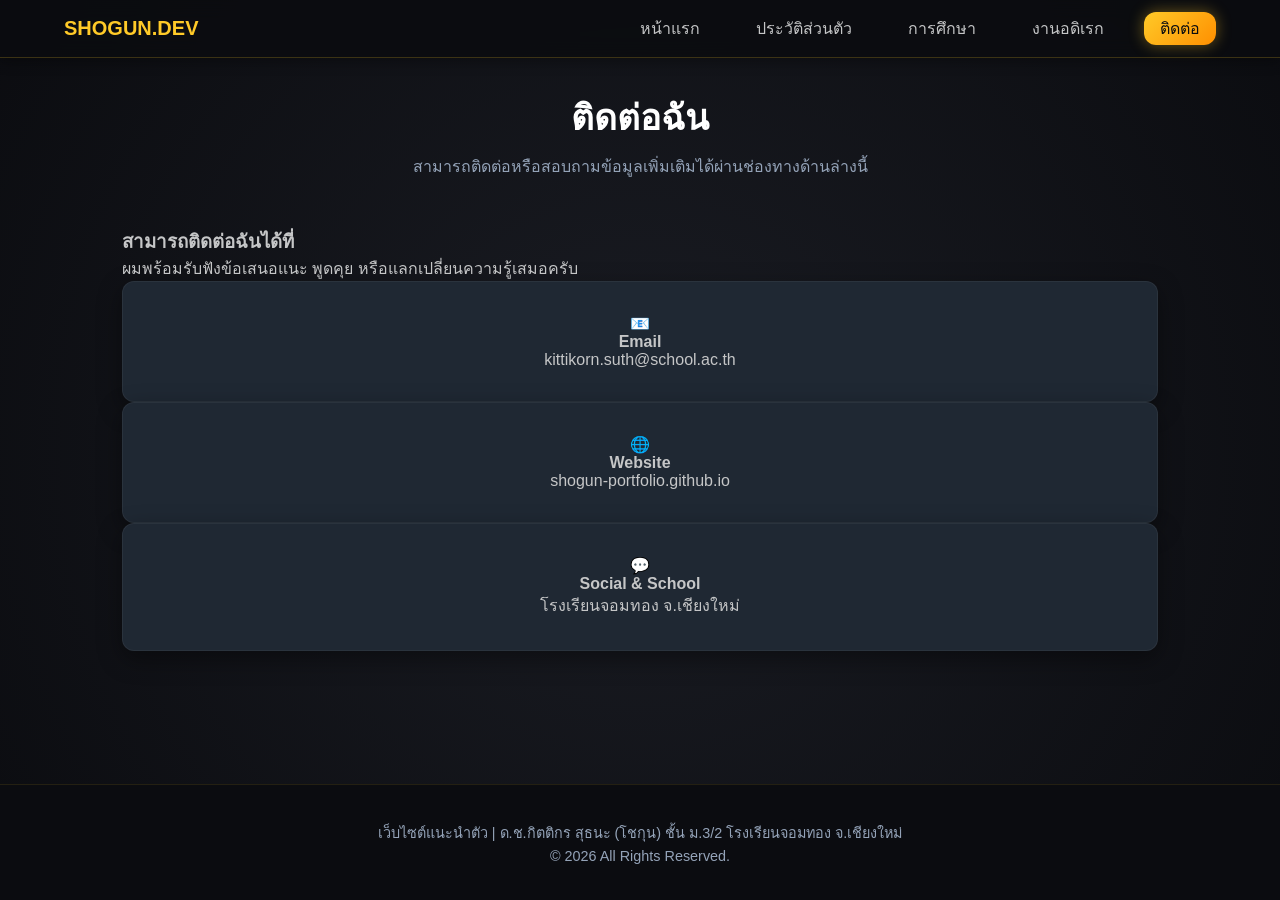
==== commit 86af8b53: "Update contact.html" ====
--- a/contact.html
+++ b/contact.html
@@ -3,13 +3,15 @@
 <head>
     <meta charset="UTF-8">
     <meta name="viewport" content="width=device-width, initial-scale=1.0">
-    <title>ติดต่อ - พอร์ตโฟลิโอของฉัน</title>
+    <title>ติดต่อ - ด.ช.กิตติกร สุธนะ</title>
     <link rel="stylesheet" href="style.css">
 </head>
 <body>
+    <div class="space-bg"></div>
+    
     <header>
         <nav class="navbar">
-            <div class="logo">Kittikorn's Portfolio</div>
+            <div class="logo"><span>SHOGUN</span>.DEV</div>
             <ul class="nav-links">
                 <li><a href="index.html">หน้าแรก</a></li>
                 <li><a href="profile.html">ประวัติส่วนตัว</a></li>
@@ -22,39 +24,42 @@
 
     <main class="container">
         <section class="page-header">
-            <h2>ช่องทางการติดต่อ (Contact)</h2>
-            <p>สามารถติดต่อหรือสอบถามข้อมูลเพิ่มเติมได้ที่ช่องทางด้านล่างนี้</p>
+            <h2>ติดต่อฉัน</h2>
+            <p>สามารถติดต่อหรือสอบถามข้อมูลเพิ่มเติมได้ผ่านช่องทางด้านล่างนี้</p>
         </section>
 
-        <div class="contact-container">
-            <div class="contact-card">
-                <div class="contact-icon">📧</div>
-                <h3>Email</h3>
-                <p>kittikorn@example.com</p>
+        <div class="contact-wrapper">
+            <div class="contact-cta-box">
+                <h3>สามารถติดต่อฉันได้ที่</h3>
+                <p>ผมพร้อมรับฟังข้อเสนอแนะ พูดคุย หรือแลกเปลี่ยนความรู้เสมอครับ</p>
             </div>
-            <div class="contact-card">
-                <div class="contact-icon">🌐</div>
-                <h3>Website</h3>
-                <p>www.chomthong.ac.th</p>
+
+            <div class="contact-grid">
+                <div class="contact-card">
+                    <div class="c-icon">📧</div>
+                    <h4>Email</h4>
+                    <p>kittikorn.suth@school.ac.th</p>
+                </div>
+
+                <div class="contact-card">
+                    <div class="c-icon">🌐</div>
+                    <h4>Website</h4>
+                    <p>shogun-portfolio.github.io</p>
+                </div>
+
+                <div class="contact-card">
+                    <div class="c-icon">💬</div>
+                    <h4>Social & School</h4>
+                    <p>โรงเรียนจอมทอง จ.เชียงใหม่</p>
+                </div>
             </div>
-            <div class="contact-card">
-                <div class="contact-icon">🏫</div>
-                <h3>โรงเรียนจอมทอง</h3>
-                <p>อำเภอจอมทอง จังหวัดเชียงใหม่</p>
-            </div>
-        </div>
-
-        <div class="cta-section">
-            <h3>สนใจพูดคุยหรือแนะนำติชมโครงงาน?</h3>
-            <p>สามารถติดต่อฉันได้ที่โรงเรียนจอมทอง ชั้น ม.3/2 ได้เลยครับยินดีที่ได้รู้จักทุกคน!</p>
-            <a href="mailto:kittikorn@example.com" class="btn btn-primary">ส่งอีเมลหาฉัน</a>
         </div>
     </main>
 
     <footer>
         <div class="footer-content">
-            <p>เว็บไซต์แนะนำตัว โครงงานวิชาคอมพิวเตอร์</p>
-            <p>&copy; 2026 ด.ช.กิตติกร สุธนะ ชั้น ม.3 โรงเรียนจอมทอง</p>
+            <p>เว็บไซต์แนะนำตัว | ด.ช.กิตติกร สุธนะ (โชกุน) ชั้น ม.3/2 โรงเรียนจอมทอง จ.เชียงใหม่</p>
+            <p class="copyright">&copy; 2026 All Rights Reserved.</p>
         </div>
     </footer>
 </body>
--- a/style.css
+++ b/style.css
@@ -1,850 +1,501 @@
-/* ==========================================================================
-   SHOGUN PORTFOLIO - MAIN CSS STYLESHEET
-   Theme: Solar Eclipse (มืดมิด ตัดด้วยเหลืองเข้มทองคำเปลวและรัศมีโคโรนา)
-   ========================================================================== */
-
-/* 1. Global Reset & Variables */
-@import url('https://fonts.googleapis.com/css2?family=Kanit:wght@300;400;500;600;700&display=swap');
-
+/* --- Global Styles & Theme --- */
 :root {
-    --bg-eclipse-dark: #0b0c10;
-    --bg-card: rgba(18, 19, 28, 0.85);
-    --bg-card-hover: rgba(28, 30, 44, 0.95);
-    --primary-yellow: #f59e0b;
-    --primary-light: #fbbf24;
-    --primary-dark: #d97706;
-    --text-main: #f3f4f6;
-    --text-muted: #9ca3af;
-    --border-color: rgba(245, 158, 11, 0.2);
-    --font-family: 'Kanit', sans-serif;
-    --shadow-eclipse: 0 0 25px rgba(245, 158, 11, 0.25);
-    --radius-sm: 8px;
-    --radius-md: 16px;
-    --radius-lg: 24px;
-    --transition: all 0.3s cubic-bezier(0.4, 0, 0.2, 1);
+    --bg-color: #0b0c10;
+    --card-bg: #1f2833;
+    --text-color: #c5c6c7;
+    --heading-color: #ffffff;
+    --primary-color: #ffca28;
+    --primary-hover: #ffb300;
+    --accent-gradient: linear-gradient(135deg, #ffca28 0%, #ff8f00 100%);
+    --shadow: 0 8px 24px rgba(0, 0, 0, 0.4);
+    --border-radius: 12px;
 }
 
 * {
     margin: 0;
     padding: 0;
     box-sizing: border-box;
+    font-family: 'Segoe UI', Tahoma, Geneva, Verdana, sans-serif;
 }
 
 body {
-    background-color: var(--bg-eclipse-dark);
-    /* Solar Eclipse Space Radial Background Gradient */
-    background-image: 
-        radial-gradient(circle at 50% 20%, rgba(245, 158, 11, 0.12) 0%, transparent 50%),
-        radial-gradient(circle at 80% 80%, rgba(217, 119, 6, 0.08) 0%, transparent 40%);
-    background-attachment: fixed;
-    color: var(--text-main);
-    font-family: var(--font-family);
-    line-height: 1.6;
+    background-color: var(--bg-color);
+    color: var(--text-color);
+    min-height: 100vh;
+    display: flex;
+    flex-direction: column;
     overflow-x: hidden;
-    min-height: 100vh;
-    display: flex;
-    flex-direction: column;
-}
-
-main {
-    flex: 1;
-}
-
-/* 2. Layout & Container */
-.container {
-    width: 90%;
-    max-width: 1140px;
-    margin: 0 auto;
-    padding: 0 15px;
-}
-
-.page-content {
-    padding-top: 40px;
-    padding-bottom: 60px;
-}
-
-/* 3. Typography & Badges */
-.text-highlight {
-    color: var(--primary-yellow);
-    background: linear-gradient(135deg, var(--primary-light), var(--primary-yellow));
-    -webkit-background-clip: text;
-    -webkit-text-fill-color: transparent;
-}
-
-.badge {
-    display: inline-block;
-    padding: 6px 16px;
-    background-color: rgba(245, 158, 11, 0.12);
-    color: var(--primary-yellow);
-    border: 1px solid rgba(245, 158, 11, 0.4);
-    border-radius: 50px;
-    font-size: 0.85rem;
-    font-weight: 500;
-    margin-bottom: 12px;
-    box-shadow: 0 0 10px rgba(245, 158, 11, 0.15);
-}
-
-.badge-accent {
-    background-color: var(--primary-yellow);
-    color: #0b0c10;
-    font-weight: 600;
-}
-
-.page-header {
-    text-align: center;
-    margin-bottom: 40px;
-}
-
-.page-title {
-    font-size: 2.5rem;
-    font-weight: 700;
-    margin-bottom: 10px;
-}
-
-.page-subtitle {
-    color: var(--text-muted);
-    font-size: 1.05rem;
-}
-
-.section-title {
-    font-size: 1.8rem;
-    margin-bottom: 24px;
-    position: relative;
-    display: inline-block;
-}
-
-.section-title::after {
-    content: '';
-    position: absolute;
-    left: 0;
-    bottom: -6px;
-    width: 50%;
-    height: 4px;
-    background: linear-gradient(90deg, var(--primary-yellow), transparent);
-    border-radius: 2px;
-}
-
-/* 4. Navigation Bar (Glassmorphism & Sticky) */
+    background-image: radial-gradient(circle at 50% 50%, #1a1c23 0%, #0b0c10 100%);
+}
+
+/* --- Navigation Bar --- */
 .navbar {
     position: sticky;
     top: 0;
     z-index: 1000;
-    background-color: rgba(11, 12, 16, 0.85);
-    backdrop-filter: blur(12px);
-    border-bottom: 1px solid var(--border-color);
-    padding: 16px 0;
-}
-
-.nav-container {
     display: flex;
     justify-content: space-between;
     align-items: center;
-    width: 90%;
-    max-width: 1140px;
-    margin: 0 auto;
+    padding: 1rem 5%;
+    background: rgba(11, 12, 16, 0.85);
+    backdrop-filter: blur(10px);
+    border-bottom: 1px solid rgba(255, 202, 40, 0.2);
+    box-shadow: 0 4px 12px rgba(0, 0, 0, 0.3);
 }
 
 .logo {
-    font-size: 1.4rem;
-    font-weight: 700;
-    color: var(--text-main);
+    font-size: 1.25rem;
+    font-weight: bold;
+    color: var(--primary-color);
+}
+
+.nav-links {
+    list-style: none;
+    display: flex;
+    gap: 1.5rem;
+}
+
+.nav-links a {
     text-decoration: none;
-    letter-spacing: 1px;
-}
-
-.logo-accent {
-    color: var(--primary-yellow);
-}
-
-.nav-menu {
-    display: flex;
-    gap: 16px;
-}
-
-.nav-link {
-    color: var(--text-muted);
+    color: var(--text-color);
+    font-weight: 500;
+    padding: 0.5rem 1rem;
+    border-radius: var(--border-radius);
+    transition: all 0.3s ease;
+}
+
+.nav-links a:hover, .nav-links a.active {
+    color: var(--bg-color);
+    background: var(--accent-gradient);
+    box-shadow: 0 0 15px rgba(255, 202, 40, 0.4);
+}
+
+/* --- Layout Containers --- */
+.container {
+    max-width: 1100px;
+    margin: 2rem auto;
+    padding: 0 2rem;
+    flex: 1;
+    width: 100%;
+}
+
+.page-header {
+    text-align: center;
+    margin-bottom: 3rem;
+}
+
+.page-header h2 {
+    font-size: 2.2rem;
+    color: var(--heading-color);
+    margin-bottom: 0.5rem;
+}
+
+.page-header p {
+    color: #94a3b8;
+}
+
+/* --- Hero Section --- */
+.hero-section {
+    display: flex;
+    align-items: center;
+    justify-content: center;
+    min-height: calc(100vh - 80px);
+    padding: 0 5%;
+}
+
+.hero-container {
+    display: grid;
+    grid-template-columns: 1.2fr 0.8fr;
+    gap: 3rem;
+    align-items: center;
+    max-width: 1200px;
+    width: 100%;
+}
+
+.badge {
+    display: inline-block;
+    padding: 0.4rem 1rem;
+    background: rgba(255, 202, 40, 0.1);
+    color: var(--primary-color);
+    border-radius: 20px;
+    font-size: 0.9rem;
+    font-weight: 600;
+    margin-bottom: 1rem;
+    border: 1px solid rgba(255, 202, 40, 0.3);
+}
+
+.hero-content h1 {
+    font-size: 3rem;
+    color: var(--heading-color);
+    margin-bottom: 0.5rem;
+    line-height: 1.2;
+}
+
+.highlight {
+    color: var(--primary-color);
+    background: var(--accent-gradient);
+    -webkit-background-clip: text;
+    -webkit-text-fill-color: transparent;
+}
+
+.subtitle {
+    font-size: 1.2rem;
+    color: #cbd5e1;
+    margin-bottom: 1rem;
+}
+
+.description {
+    font-size: 1rem;
+    color: #94a3b8;
+    margin-bottom: 2rem;
+    line-height: 1.6;
+}
+
+.hero-buttons {
+    display: flex;
+    gap: 1rem;
+}
+
+.btn {
+    padding: 0.75rem 1.5rem;
+    border-radius: var(--border-radius);
     text-decoration: none;
-    font-size: 0.95rem;
-    font-weight: 500;
-    padding: 8px 16px;
-    border-radius: var(--radius-sm);
-    transition: var(--transition);
-}
-
-.nav-link:hover, .nav-link.active {
-    color: var(--primary-yellow);
-    background-color: rgba(245, 158, 11, 0.12);
-    border: 1px solid rgba(245, 158, 11, 0.3);
-}
-
-/* 5. Buttons & Hover Animation */
-.btn {
+    font-weight: 600;
+    transition: all 0.3s ease;
     display: inline-block;
-    padding: 12px 28px;
-    border-radius: 50px;
-    font-size: 1rem;
-    font-weight: 600;
-    text-decoration: none;
     cursor: pointer;
-    transition: var(--transition);
-    border: 2px solid transparent;
-    text-align: center;
 }
 
 .btn-primary {
-    background: linear-gradient(135deg, var(--primary-light), var(--primary-dark));
-    color: #0b0c10;
-    box-shadow: 0 0 15px rgba(245, 158, 11, 0.4);
+    background: var(--accent-gradient);
+    color: var(--bg-color);
+    box-shadow: 0 4px 15px rgba(255, 202, 40, 0.3);
 }
 
 .btn-primary:hover {
     transform: translateY(-3px);
-    box-shadow: 0 0 25px rgba(245, 158, 11, 0.6);
-}
-
-.btn-outline {
-    background-color: transparent;
-    border-color: var(--primary-yellow);
-    color: var(--primary-yellow);
-}
-
-.btn-outline:hover {
-    background-color: var(--primary-yellow);
-    color: #0b0c10;
+    box-shadow: 0 6px 20px rgba(255, 202, 40, 0.5);
+}
+
+.btn-secondary {
+    background: transparent;
+    color: var(--heading-color);
+    border: 2px solid rgba(255, 202, 40, 0.5);
+}
+
+.btn-secondary:hover {
+    background: rgba(255, 202, 40, 0.1);
+    border-color: var(--primary-color);
     transform: translateY(-3px);
-    box-shadow: 0 0 15px rgba(245, 158, 11, 0.4);
-}
-
-.btn-sm {
-    padding: 8px 18px;
-    font-size: 0.85rem;
-}
-
-.btn-full {
-    width: 100%;
-}
-
-/* 6. Card Base & Grids */
-.card {
-    background-color: var(--bg-card);
-    border: 1px solid var(--border-color);
-    border-radius: var(--radius-md);
-    padding: 24px;
-    transition: var(--transition);
-    backdrop-filter: blur(8px);
-}
-
-.card:hover {
-    border-color: var(--primary-yellow);
-    box-shadow: 0 0 20px rgba(245, 158, 11, 0.2);
-}
-
-.grid {
-    display: grid;
-    gap: 24px;
-}
-
-.grid-2 { grid-template-columns: repeat(2, 1fr); }
-.grid-3 { grid-template-columns: repeat(3, 1fr); }
-.grid-4 { grid-template-columns: repeat(4, 1fr); }
-
-/* 7. Hero Section & Eclipse Animation */
-.hero-section {
-    padding: 80px 0;
-}
-
-.hero-container {
-    display: flex;
-    align-items: center;
-    justify-content: space-between;
-    gap: 40px;
-}
-
-.hero-content {
-    flex: 1;
-}
-
-.hero-title {
-    font-size: 3rem;
-    line-height: 1.2;
-    margin-bottom: 8px;
-}
-
-.hero-subtitle {
-    font-size: 1.5rem;
-    color: var(--text-muted);
-    font-weight: 400;
-    margin-bottom: 16px;
-}
-
-.hero-desc {
-    color: var(--text-muted);
-    font-size: 1.1rem;
-    margin-bottom: 30px;
-    max-width: 500px;
-}
-
-.hero-buttons {
-    display: flex;
-    gap: 16px;
-}
-
-.hero-visual {
+}
+
+.hero-image-container {
     position: relative;
     display: flex;
     justify-content: center;
     align-items: center;
 }
 
-.hero-profile-img {
+.circle-decoration {
+    position: absolute;
     width: 300px;
     height: 300px;
+    background: var(--accent-gradient);
+    border-radius: 50%;
+    filter: blur(40px);
+    opacity: 0.3;
+    z-index: 1;
+}
+
+.hero-image-container img {
+    width: 280px;
+    height: 280px;
     object-fit: cover;
     border-radius: 50%;
-    border: 4px solid var(--primary-yellow);
+    border: 4px solid var(--primary-color);
+    box-shadow: var(--shadow);
     z-index: 2;
-    transition: var(--transition);
-}
-
-.hero-profile-img:hover {
-    transform: scale(1.05);
-}
-
-/* Eclipse Corona Glow Effect Animation */
-.eclipse-ring {
-    position: absolute;
-    width: 310px;
-    height: 310px;
+    transition: transform 0.5s ease;
+}
+
+.hero-image-container img:hover {
+    transform: scale(1.03);
+}
+
+/* --- Profile Page Grid --- */
+.profile-grid {
+    display: grid;
+    grid-template-columns: 1fr 1.5fr;
+    gap: 2.5rem;
+    align-items: start;
+}
+
+.profile-card-img {
+    background: var(--card-bg);
+    padding: 2rem;
+    border-radius: var(--border-radius);
+    text-align: center;
+    box-shadow: var(--shadow);
+    border: 1px solid rgba(255, 255, 255, 0.05);
+}
+
+.profile-card-img img {
+    width: 180px;
+    height: 180px;
     border-radius: 50%;
-    background: radial-gradient(circle, rgba(245, 158, 11, 0.6) 0%, rgba(217, 119, 6, 0.2) 50%, transparent 70%);
-    box-shadow: 0 0 50px rgba(245, 158, 11, 0.6), 0 0 90px rgba(245, 158, 11, 0.3);
-    z-index: 1;
-    animation: glow-pulse 4s infinite alternate;
-}
-
-.eclipse-ring-sm {
-    position: absolute;
-    width: 280px;
-    height: 350px;
-    border-radius: var(--radius-md);
-    background: radial-gradient(circle, rgba(245, 158, 11, 0.4) 0%, transparent 70%);
-    z-index: 1;
-}
-
-@keyframes glow-pulse {
-    0% {
-        transform: scale(0.98);
-        box-shadow: 0 0 30px rgba(245, 158, 11, 0.4);
-    }
-    100% {
-        transform: scale(1.04);
-        box-shadow: 0 0 60px rgba(245, 158, 11, 0.8), 0 0 100px rgba(251, 191, 36, 0.4);
-    }
-}
-
-/* Highlights Cards */
-.highlight-card {
-    text-align: center;
-}
-
-.card-icon {
-    font-size: 2.5rem;
-    margin-bottom: 12px;
-}
-
-.highlight-card h3 {
-    margin-bottom: 8px;
-}
-
-.highlight-card p {
-    color: var(--text-muted);
-    font-size: 0.95rem;
-}
-
-/* 8. Profile Page Styles */
-.profile-main-card {
-    margin-bottom: 30px;
-}
-
-.profile-grid {
-    display: flex;
-    gap: 36px;
-    align-items: center;
-}
-
-.profile-image-container {
-    position: relative;
-    display: flex;
-    justify-content: center;
-}
-
-.profile-card-img {
-    width: 280px;
-    height: 350px;
     object-fit: cover;
-    border-radius: var(--radius-md);
-    border: 2px solid var(--primary-yellow);
-    z-index: 2;
-}
-
-.profile-info-details {
-    flex: 1;
-}
-
-.profile-info-details h2 {
-    font-size: 2rem;
-    margin-bottom: 4px;
-}
-
-.nickname-tag {
-    color: var(--primary-yellow);
-    font-size: 1.1rem;
-    margin-bottom: 20px;
-}
-
-.info-grid {
+    border: 3px solid var(--primary-color);
+    margin-bottom: 1.5rem;
+}
+
+.quick-info p {
+    margin: 0.5rem 0;
+    font-size: 1rem;
+}
+
+.profile-details {
+    display: flex;
+    flex-direction: column;
+    gap: 1.5rem;
+}
+
+.info-card {
+    background: var(--card-bg);
+    padding: 2rem;
+    border-radius: var(--border-radius);
+    box-shadow: var(--shadow);
+    border: 1px solid rgba(255, 255, 255, 0.05);
+}
+
+.info-card h3 {
+    color: var(--primary-color);
+    margin-bottom: 1rem;
+    font-size: 1.3rem;
+}
+
+.info-card ul {
+    list-style: none;
+}
+
+.info-card ul li {
+    padding: 0.5rem 0;
+    border-bottom: 1px solid rgba(255, 255, 255, 0.05);
+}
+
+.info-card ul li:last-child {
+    border-bottom: none;
+}
+
+/* --- Education Timeline & Table --- */
+.education-content {
     display: grid;
-    grid-template-columns: repeat(2, 1fr);
-    gap: 16px;
-    margin-bottom: 24px;
-}
-
-.info-item {
-    background-color: rgba(255, 255, 255, 0.03);
-    padding: 12px 16px;
-    border-radius: var(--radius-sm);
-    border-left: 3px solid var(--primary-yellow);
-}
-
-.info-label {
-    display: block;
-    font-size: 0.8rem;
-    color: var(--text-muted);
-}
-
-.info-value {
-    font-size: 1rem;
-    font-weight: 600;
-}
-
-.quote-box {
-    background-color: rgba(245, 158, 11, 0.08);
-    border: 1px dashed var(--primary-yellow);
-    padding: 16px;
-    border-radius: var(--radius-sm);
-}
-
-.quote-title {
-    font-size: 0.85rem;
-    color: var(--text-muted);
-}
-
-.quote-text {
-    font-size: 1.1rem;
-    font-weight: 600;
-    color: var(--primary-light);
-}
-
-.card-header-with-icon {
-    display: flex;
-    align-items: center;
-    gap: 12px;
-    margin-bottom: 12px;
-}
-
-.icon-circle {
-    font-size: 1.5rem;
-    background-color: rgba(245, 158, 11, 0.15);
-    width: 45px;
-    height: 45px;
-    display: flex;
-    align-items: center;
-    justify-content: center;
-    border-radius: 50%;
-}
-
-/* 9. Education Page Styles */
-.stats-grid {
-    margin-bottom: 50px;
-}
-
-.stat-card {
-    text-align: center;
-    background: linear-gradient(180deg, var(--bg-card) 0%, rgba(245, 158, 11, 0.08) 100%);
-}
-
-.stat-number {
-    display: block;
-    font-size: 1.8rem;
-    font-weight: 700;
-    color: var(--primary-yellow);
-}
-
-.stat-label {
-    font-size: 0.9rem;
-    color: var(--text-muted);
-}
-
-.timeline-section {
-    margin-bottom: 50px;
+    grid-template-columns: 1fr 1fr;
+    gap: 2.5rem;
 }
 
 .timeline {
     position: relative;
-    padding-left: 30px;
-    border-left: 3px solid var(--border-color);
+    padding-left: 2rem;
+    border-left: 2px solid rgba(255, 202, 40, 0.3);
 }
 
 .timeline-item {
     position: relative;
-    margin-bottom: 30px;
+    margin-bottom: 2rem;
 }
 
 .timeline-dot {
     position: absolute;
-    left: -38px;
-    top: 20px;
+    left: -2.35rem;
+    top: 0.25rem;
     width: 14px;
     height: 14px;
-    background-color: var(--primary-yellow);
+    background: var(--primary-color);
     border-radius: 50%;
-    box-shadow: 0 0 12px var(--primary-yellow);
-}
-
-.timeline-year {
-    font-size: 0.8rem;
-    color: var(--primary-yellow);
+    box-shadow: 0 0 10px var(--primary-color);
+}
+
+.timeline-date {
+    font-size: 0.85rem;
+    color: var(--primary-color);
     font-weight: 600;
+    margin-bottom: 0.25rem;
+}
+
+.timeline-content {
+    background: var(--card-bg);
+    padding: 1.25rem;
+    border-radius: var(--border-radius);
+    box-shadow: var(--shadow);
 }
 
 .timeline-content h3 {
-    margin-top: 4px;
-    font-size: 1.2rem;
-}
-
-.timeline-content h4 {
-    color: var(--text-muted);
-    font-weight: 400;
-    font-size: 0.95rem;
-    margin-bottom: 8px;
-}
-
-.timeline-content p {
-    color: var(--text-muted);
-    font-size: 0.9rem;
-}
-
-.table-responsive {
-    overflow-x: auto;
-}
-
-.styled-table {
+    font-size: 1.1rem;
+    color: var(--heading-color);
+    margin-bottom: 0.5rem;
+}
+
+.highlight-section {
+    background: var(--card-bg);
+    padding: 2rem;
+    border-radius: var(--border-radius);
+    box-shadow: var(--shadow);
+    height: fit-content;
+}
+
+.highlight-section h3 {
+    color: var(--primary-color);
+    margin-bottom: 1.2rem;
+}
+
+.edu-table {
     width: 100%;
     border-collapse: collapse;
-    background-color: var(--bg-card);
-    border-radius: var(--radius-md);
-    overflow: hidden;
-    border: 1px solid var(--border-color);
-}
-
-.styled-table th, .styled-table td {
-    padding: 16px 20px;
+}
+
+.edu-table th, .edu-table td {
+    padding: 0.85rem;
     text-align: left;
-}
-
-.styled-table th {
-    background-color: rgba(245, 158, 11, 0.15);
-    color: var(--primary-light);
-    font-weight: 600;
-    border-bottom: 2px solid var(--border-color);
-}
-
-.styled-table tr {
-    border-bottom: 1px solid var(--border-color);
-}
-
-.styled-table tr:last-child {
-    border-bottom: none;
-}
-
-.status-badge {
-    padding: 4px 10px;
-    border-radius: 20px;
-    font-size: 0.8rem;
-    font-weight: 500;
-}
-
-.active-status {
-    background-color: rgba(34, 197, 94, 0.15);
-    color: #4ade80;
-}
-
-.completed-status {
-    background-color: rgba(156, 163, 175, 0.15);
-    color: var(--text-muted);
-}
-
-/* 10. Hobby Page Styles */
-.featured-hobby-banner {
-    background: linear-gradient(135deg, rgba(18,19,28,0.9) 0%, rgba(245,158,11,0.2) 100%);
-    border: 1px solid var(--primary-yellow);
-    margin-bottom: 40px;
-    padding: 36px;
-    box-shadow: 0 0 25px rgba(245, 158, 11, 0.15);
-}
-
-.featured-hobby-banner h2 {
-    font-size: 1.8rem;
-    margin: 10px 0;
+    border-bottom: 1px solid rgba(255, 255, 255, 0.05);
+}
+
+.edu-table th {
+    color: var(--heading-color);
+    width: 40%;
+}
+
+/* --- Hobby Grid Cards --- */
+.hobby-grid {
+    display: grid;
+    grid-template-columns: repeat(auto-fit, minmax(300px, 1fr));
+    gap: 1.5rem;
 }
 
 .hobby-card {
+    background: var(--card-bg);
+    padding: 2rem;
+    border-radius: var(--border-radius);
+    box-shadow: var(--shadow);
+    transition: transform 0.3s ease, box-shadow 0.3s ease;
+    border: 1px solid rgba(255, 255, 255, 0.05);
+}
+
+.hobby-card:hover {
+    transform: translateY(-5px);
+    box-shadow: 0 12px 30px rgba(255, 202, 40, 0.15);
+    border-color: rgba(255, 202, 40, 0.3);
+}
+
+.hobby-icon {
+    font-size: 2.5rem;
+    margin-bottom: 1rem;
+}
+
+.hobby-card h3 {
+    color: var(--heading-color);
+    margin-bottom: 0.5rem;
+}
+
+/* --- Contact Section --- */
+.contact-container {
+    display: grid;
+    grid-template-columns: repeat(auto-fit, minmax(280px, 1fr));
+    gap: 1.5rem;
+    margin-bottom: 3rem;
+}
+
+.contact-card {
+    background: var(--card-bg);
+    padding: 2rem;
+    border-radius: var(--border-radius);
     text-align: center;
-    padding: 30px 20px;
-}
-
-.hobby-card:hover {
-    transform: translateY(-6px);
-    box-shadow: 0 0 25px rgba(245, 158, 11, 0.3);
-}
-
-.accent-border {
-    border-color: var(--primary-yellow);
-}
-
-.hobby-icon {
-    font-size: 2.8rem;
-    margin-bottom: 12px;
-}
-
-.hobby-category {
-    font-size: 0.75rem;
-    text-transform: uppercase;
-    color: var(--primary-yellow);
-    letter-spacing: 1px;
-    font-weight: 600;
-}
-
-.hobby-card h3 {
-    margin: 6px 0 10px 0;
-}
-
-.hobby-card p {
+    box-shadow: var(--shadow);
+    border: 1px solid rgba(255, 255, 255, 0.05);
+    transition: transform 0.3s ease;
+}
+
+.contact-card:hover {
+    transform: translateY(-5px);
+}
+
+.contact-icon {
+    font-size: 2.5rem;
+    margin-bottom: 1rem;
+}
+
+.contact-card h3 {
+    color: var(--primary-color);
+    margin-bottom: 0.5rem;
+}
+
+.cta-section {
+    background: var(--card-bg);
+    padding: 2.5rem;
+    border-radius: var(--border-radius);
+    text-align: center;
+    box-shadow: var(--shadow);
+    border: 1px solid rgba(255, 202, 40, 0.2);
+}
+
+.cta-section h3 {
+    color: var(--heading-color);
+    margin-bottom: 0.5rem;
+    font-size: 1.5rem;
+}
+
+.cta-section p {
+    margin-bottom: 1.5rem;
+}
+
+/* --- Footer --- */
+footer {
+    background: rgba(11, 12, 16, 0.95);
+    border-top: 1px solid rgba(255, 202, 40, 0.1);
+    padding: 2rem 5%;
+    text-align: center;
+    margin-top: auto;
+}
+
+.footer-content p {
+    color: #94a3b8;
     font-size: 0.9rem;
-    color: var(--text-muted);
-}
-
-/* 11. Contact Page Styles */
-.contact-wrapper {
-    display: flex;
-    flex-direction: column;
-    gap: 40px;
-}
-
-.contact-card {
-    text-align: center;
-}
-
-.contact-icon {
-    font-size: 2.2rem;
-    margin-bottom: 10px;
-}
-
-.contact-card h3 {
-    font-size: 1.1rem;
-    margin-bottom: 6px;
-}
-
-.contact-card p {
-    color: var(--text-muted);
-    font-size: 0.95rem;
-    margin-bottom: 14px;
-}
-
-.contact-tag {
-    display: inline-block;
-    font-size: 0.8rem;
-    color: var(--primary-yellow);
-    background-color: rgba(245, 158, 11, 0.1);
-    padding: 4px 12px;
-    border-radius: 20px;
-}
-
-.contact-form-card h2 {
-    margin-bottom: 8px;
-}
-
-.form-desc {
-    color: var(--text-muted);
-    margin-bottom: 24px;
-    font-size: 0.95rem;
-}
-
-.mock-form {
-    display: flex;
-    flex-direction: column;
-    gap: 16px;
-}
-
-.form-group {
-    display: flex;
-    flex-direction: column;
-    gap: 6px;
-}
-
-.form-group label {
-    font-size: 0.9rem;
-    color: var(--text-main);
-}
-
-.form-input {
-    background-color: rgba(255, 255, 255, 0.04);
-    border: 1px solid var(--border-color);
-    padding: 12px 16px;
-    border-radius: var(--radius-sm);
-    color: var(--text-main);
-    font-family: var(--font-family);
-    font-size: 0.95rem;
-    outline: none;
-    transition: var(--transition);
-}
-
-.form-input:focus {
-    border-color: var(--primary-yellow);
-    box-shadow: 0 0 10px rgba(245, 158, 11, 0.3);
-}
-
-.form-textarea {
-    min-height: 120px;
-    resize: vertical;
-}
-
-/* 12. Footer Design */
-.footer {
-    background-color: #060709;
-    border-top: 1px solid var(--border-color);
-    padding: 40px 0 20px 0;
-    margin-top: 60px;
-}
-
-.footer-container {
-    display: flex;
-    justify-content: space-between;
-    align-items: center;
-    margin-bottom: 30px;
-}
-
-.footer-info h3 {
-    color: var(--primary-yellow);
-    font-size: 1.2rem;
-    margin-bottom: 4px;
-}
-
-.footer-info p {
-    color: var(--text-muted);
-    font-size: 0.9rem;
-}
-
-.footer-links {
-    display: flex;
-    gap: 16px;
-}
-
-.footer-links a {
-    color: var(--text-muted);
-    text-decoration: none;
-    font-size: 0.9rem;
-    transition: var(--transition);
-}
-
-.footer-links a:hover {
-    color: var(--primary-yellow);
-}
-
-.footer-bottom {
-    text-align: center;
-    border-top: 1px solid rgba(255, 255, 255, 0.05);
-    padding-top: 20px;
-    color: var(--text-muted);
-    font-size: 0.85rem;
-}
-
-/* 13. Responsive Design (CSS Media Queries) */
-@media (max-width: 992px) {
-    .grid-4 { grid-template-columns: repeat(2, 1fr); }
-    .grid-3 { grid-template-columns: repeat(2, 1fr); }
-    .hero-title { font-size: 2.4rem; }
-}
-
-@media (max-width: 768px) {
-    .nav-container {
-        flex-direction: column;
-        gap: 12px;
-    }
-
-    .nav-menu {
-        width: 100%;
-        justify-content: center;
-        flex-wrap: wrap;
-        gap: 8px;
-    }
-
-    .nav-link {
-        font-size: 0.85rem;
-        padding: 6px 10px;
-    }
-
-    .hero-container {
-        flex-direction: column-reverse;
+    margin: 0.25rem 0;
+}
+
+/* --- Responsive Design (Media Queries) --- */
+@media (max-width: 900px) {
+    .hero-container, .profile-grid, .education-content {
+        grid-template-columns: 1fr;
+    }
+    
+    .hero-section {
         text-align: center;
-        gap: 30px;
-    }
-
-    .hero-desc {
-        margin: 0 auto 24px auto;
+        padding-top: 2rem;
     }
 
     .hero-buttons {
         justify-content: center;
     }
 
-    .hero-profile-img {
-        width: 220px;
-        height: 220px;
-    }
-
-    .eclipse-ring {
-        width: 230px;
-        height: 230px;
-    }
-
-    .grid-2, .grid-3, .grid-4 {
-        grid-template-columns: 1fr;
-    }
-
-    .profile-grid {
-        flex-direction: column;
-        text-align: center;
-    }
-
-    .profile-card-img {
-        width: 100%;
-        max-width: 280px;
-        height: auto;
-    }
-
-    .info-grid {
-        grid-template-columns: 1fr;
-    }
-
-    .footer-container {
-        flex-direction: column;
-        gap: 20px;
-        text-align: center;
-    }
-
-    .footer-links {
-        flex-wrap: wrap;
-        justify-content: center;
-    }
-}
+    .hero-image-container {
+        margin-top: 2rem;
+    }
+
+    .nav-links {
+        display: none;
+    }
+}
+
+@media (max-width: 600px) {
+    .navbar {
+        padding: 1rem;
+    }
+    
+    .hero-content h1 {
+        font-size: 2.2rem;
+    }
+    
+    .container {
+        padding: 0 1rem;
+    }
+}
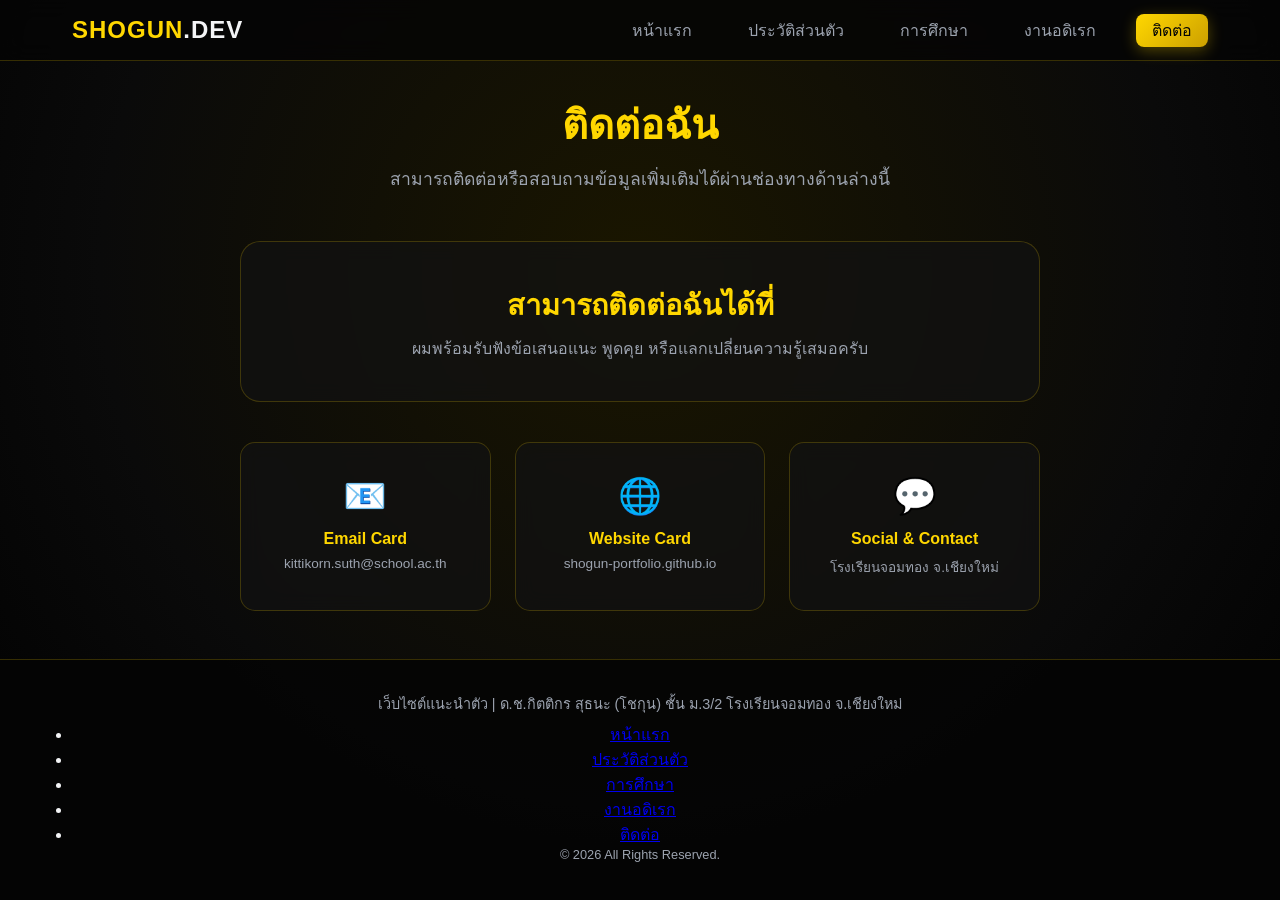
==== commit 6a0454bc: "Update contact.html" ====
--- a/contact.html
+++ b/contact.html
@@ -37,19 +37,19 @@
             <div class="contact-grid">
                 <div class="contact-card">
                     <div class="c-icon">📧</div>
-                    <h4>Email</h4>
+                    <h4>Email Card</h4>
                     <p>kittikorn.suth@school.ac.th</p>
                 </div>
 
                 <div class="contact-card">
                     <div class="c-icon">🌐</div>
-                    <h4>Website</h4>
+                    <h4>Website Card</h4>
                     <p>shogun-portfolio.github.io</p>
                 </div>
 
                 <div class="contact-card">
                     <div class="c-icon">💬</div>
-                    <h4>Social & School</h4>
+                    <h4>Social & Contact</h4>
                     <p>โรงเรียนจอมทอง จ.เชียงใหม่</p>
                 </div>
             </div>
@@ -58,7 +58,14 @@
 
     <footer>
         <div class="footer-content">
-            <p>เว็บไซต์แนะนำตัว | ด.ช.กิตติกร สุธนะ (โชกุน) ชั้น ม.3/2 โรงเรียนจอมทอง จ.เชียงใหม่</p>
+            <p class="footer-title">เว็บไซต์แนะนำตัว | ด.ช.กิตติกร สุธนะ (โชกุน) ชั้น ม.3/2 โรงเรียนจอมทอง จ.เชียงใหม่</p>
+            <ul class="footer-nav">
+                <li><a href="index.html">หน้าแรก</a></li>
+                <li><a href="profile.html">ประวัติส่วนตัว</a></li>
+                <li><a href="education.html">การศึกษา</a></li>
+                <li><a href="hobby.html">งานอดิเรก</a></li>
+                <li><a href="contact.html">ติดต่อ</a></li>
+            </ul>
             <p class="copyright">&copy; 2026 All Rights Reserved.</p>
         </div>
     </footer>
--- a/style.css
+++ b/style.css
@@ -1,14 +1,13 @@
-/* --- Global Styles & Theme --- */
 :root {
-    --bg-color: #0b0c10;
-    --card-bg: #1f2833;
-    --text-color: #c5c6c7;
-    --heading-color: #ffffff;
-    --primary-color: #ffca28;
-    --primary-hover: #ffb300;
-    --accent-gradient: linear-gradient(135deg, #ffca28 0%, #ff8f00 100%);
-    --shadow: 0 8px 24px rgba(0, 0, 0, 0.4);
-    --border-radius: 12px;
+    --bg-black: #050505;
+    --card-bg: rgba(18, 18, 18, 0.75);
+    --yellow-primary: #FFD700;
+    --yellow-light: #FFEE55;
+    --yellow-dark: #CCA000;
+    --text-main: #F3F4F6;
+    --text-muted: #9CA3AF;
+    --border-color: rgba(255, 215, 0, 0.2);
+    --transition: all 0.3s cubic-bezier(0.4, 0, 0.2, 1);
 }
 
 * {
@@ -19,34 +18,59 @@
 }
 
 body {
-    background-color: var(--bg-color);
-    color: var(--text-color);
+    background-color: var(--bg-black);
+    color: var(--text-main);
     min-height: 100vh;
     display: flex;
     flex-direction: column;
     overflow-x: hidden;
-    background-image: radial-gradient(circle at 50% 50%, #1a1c23 0%, #0b0c10 100%);
-}
-
-/* --- Navigation Bar --- */
-.navbar {
+}
+
+/* Space / Black Hole Dynamic Background Simulation */
+.space-bg {
+    position: fixed;
+    top: 0;
+    left: 0;
+    width: 100%;
+    height: 100%;
+    background: radial-gradient(circle at 50% 30%, #1a1600 0%, #0a0a0a 60%, #000000 100%);
+    z-index: -1;
+    animation: pulseGlow 8s ease-in-out infinite alternate;
+}
+
+@keyframes pulseGlow {
+    0% { transform: scale(1); opacity: 0.8; }
+    100% { transform: scale(1.05); opacity: 1; }
+}
+
+/* Navigation Bar */
+header {
     position: sticky;
     top: 0;
     z-index: 1000;
+    backdrop-filter: blur(12px);
+    background: rgba(5, 5, 5, 0.85);
+    border-bottom: 1px solid var(--border-color);
+}
+
+.navbar {
+    max-width: 1200px;
+    margin: 0 auto;
+    padding: 1rem 2rem;
     display: flex;
     justify-content: space-between;
     align-items: center;
-    padding: 1rem 5%;
-    background: rgba(11, 12, 16, 0.85);
-    backdrop-filter: blur(10px);
-    border-bottom: 1px solid rgba(255, 202, 40, 0.2);
-    box-shadow: 0 4px 12px rgba(0, 0, 0, 0.3);
 }
 
 .logo {
-    font-size: 1.25rem;
-    font-weight: bold;
-    color: var(--primary-color);
+    font-size: 1.5rem;
+    font-weight: 800;
+    letter-spacing: 1px;
+    color: var(--text-main);
+}
+
+.logo span {
+    color: var(--yellow-primary);
 }
 
 .nav-links {
@@ -57,25 +81,29 @@
 
 .nav-links a {
     text-decoration: none;
-    color: var(--text-color);
+    color: var(--text-muted);
     font-weight: 500;
     padding: 0.5rem 1rem;
-    border-radius: var(--border-radius);
-    transition: all 0.3s ease;
+    border-radius: 8px;
+    transition: var(--transition);
 }
 
 .nav-links a:hover, .nav-links a.active {
-    color: var(--bg-color);
-    background: var(--accent-gradient);
-    box-shadow: 0 0 15px rgba(255, 202, 40, 0.4);
-}
-
-/* --- Layout Containers --- */
+    color: var(--bg-black);
+    background: linear-gradient(135deg, var(--yellow-primary), var(--yellow-dark));
+    box-shadow: 0 4px 15px rgba(255, 215, 0, 0.3);
+}
+
+/* Main Layout Structure */
+main {
+    flex: 1;
+    max-width: 1200px;
+    width: 100%;
+    margin: 0 auto;
+    padding: 2rem;
+}
+
 .container {
-    max-width: 1100px;
-    margin: 2rem auto;
-    padding: 0 2rem;
-    flex: 1;
     width: 100%;
 }
 
@@ -85,107 +113,97 @@
 }
 
 .page-header h2 {
-    font-size: 2.2rem;
-    color: var(--heading-color);
+    font-size: 2.5rem;
+    color: var(--yellow-primary);
     margin-bottom: 0.5rem;
 }
 
 .page-header p {
-    color: #94a3b8;
-}
-
-/* --- Hero Section --- */
+    color: var(--text-muted);
+    font-size: 1.1rem;
+}
+
+/* Hero Section */
 .hero-section {
-    display: flex;
+    display: grid;
+    grid-template-columns: 1fr 1fr;
+    gap: 4rem;
     align-items: center;
-    justify-content: center;
-    min-height: calc(100vh - 80px);
-    padding: 0 5%;
-}
-
-.hero-container {
-    display: grid;
-    grid-template-columns: 1.2fr 0.8fr;
-    gap: 3rem;
-    align-items: center;
-    max-width: 1200px;
-    width: 100%;
+    min-height: calc(100vh - 150px);
 }
 
 .badge {
     display: inline-block;
     padding: 0.4rem 1rem;
-    background: rgba(255, 202, 40, 0.1);
-    color: var(--primary-color);
+    background: rgba(255, 215, 0, 0.1);
+    color: var(--yellow-primary);
+    border: 1px solid var(--border-color);
     border-radius: 20px;
     font-size: 0.9rem;
     font-weight: 600;
+    margin-bottom: 1.5rem;
+}
+
+.hero-content h1 {
+    font-size: 3.2rem;
+    line-height: 1.2;
     margin-bottom: 1rem;
-    border: 1px solid rgba(255, 202, 40, 0.3);
-}
-
-.hero-content h1 {
-    font-size: 3rem;
-    color: var(--heading-color);
-    margin-bottom: 0.5rem;
-    line-height: 1.2;
 }
 
 .highlight {
-    color: var(--primary-color);
-    background: var(--accent-gradient);
+    background: linear-gradient(135deg, var(--yellow-primary), #ffaa00);
     -webkit-background-clip: text;
     -webkit-text-fill-color: transparent;
 }
 
-.subtitle {
+.nickname {
     font-size: 1.2rem;
-    color: #cbd5e1;
+    color: var(--yellow-light);
     margin-bottom: 1rem;
-}
-
-.description {
-    font-size: 1rem;
-    color: #94a3b8;
+    font-weight: 600;
+}
+
+.hero-desc {
+    color: var(--text-muted);
+    font-size: 1.1rem;
+    line-height: 1.6;
     margin-bottom: 2rem;
-    line-height: 1.6;
-}
-
-.hero-buttons {
+}
+
+.hero-btns {
     display: flex;
     gap: 1rem;
 }
 
 .btn {
-    padding: 0.75rem 1.5rem;
-    border-radius: var(--border-radius);
+    padding: 0.8rem 1.8rem;
+    border-radius: 10px;
+    font-weight: 600;
     text-decoration: none;
-    font-weight: 600;
-    transition: all 0.3s ease;
-    display: inline-block;
+    transition: var(--transition);
     cursor: pointer;
 }
 
 .btn-primary {
-    background: var(--accent-gradient);
-    color: var(--bg-color);
-    box-shadow: 0 4px 15px rgba(255, 202, 40, 0.3);
+    background: linear-gradient(135deg, var(--yellow-primary), var(--yellow-dark));
+    color: var(--bg-black);
+    box-shadow: 0 4px 20px rgba(255, 215, 0, 0.3);
 }
 
 .btn-primary:hover {
     transform: translateY(-3px);
-    box-shadow: 0 6px 20px rgba(255, 202, 40, 0.5);
+    box-shadow: 0 6px 25px rgba(255, 215, 0, 0.5);
 }
 
 .btn-secondary {
     background: transparent;
-    color: var(--heading-color);
-    border: 2px solid rgba(255, 202, 40, 0.5);
+    color: var(--text-main);
+    border: 1px solid var(--border-color);
 }
 
 .btn-secondary:hover {
-    background: rgba(255, 202, 40, 0.1);
-    border-color: var(--primary-color);
+    background: rgba(255, 215, 0, 0.05);
+    border-color: var(--yellow-primary);
     transform: translateY(-3px);
 }
 
@@ -196,275 +214,367 @@
     align-items: center;
 }
 
-.circle-decoration {
+.glow-circle {
     position: absolute;
-    width: 300px;
-    height: 300px;
-    background: var(--accent-gradient);
+    width: 350px;
+    height: 350px;
+    background: radial-gradient(circle, rgba(255,215,0,0.2) 0%, transparent 70%);
     border-radius: 50%;
-    filter: blur(40px);
-    opacity: 0.3;
     z-index: 1;
 }
 
-.hero-image-container img {
-    width: 280px;
-    height: 280px;
+.profile-hero-img {
+    width: 320px;
+    height: 320px;
     object-fit: cover;
-    border-radius: 50%;
-    border: 4px solid var(--primary-color);
-    box-shadow: var(--shadow);
+    border-radius: 20px;
+    border: 2px solid var(--yellow-primary);
+    box-shadow: 0 10px 30px rgba(0,0,0,0.8), 0 0 20px rgba(255,215,0,0.2);
+    position: relative;
     z-index: 2;
-    transition: transform 0.5s ease;
-}
-
-.hero-image-container img:hover {
-    transform: scale(1.03);
-}
-
-/* --- Profile Page Grid --- */
+    transition: var(--transition);
+}
+
+.profile-hero-img:hover {
+    transform: scale(1.03) rotate(1deg);
+}
+
+/* Profile Page Layout */
 .profile-grid {
     display: grid;
-    grid-template-columns: 1fr 1.5fr;
-    gap: 2.5rem;
+    grid-template-columns: 350px 1fr;
+    gap: 3rem;
     align-items: start;
 }
 
-.profile-card-img {
-    background: var(--card-bg);
+.profile-card-left {
+    background: var(--card-bg);
+    border: 1px solid var(--border-color);
+    border-radius: 20px;
+    padding: 1.5rem;
+    text-align: center;
+    backdrop-filter: blur(10px);
+}
+
+.img-frame img {
+    width: 100%;
+    border-radius: 12px;
+    border: 1px solid var(--border-color);
+}
+
+.quick-tag {
+    margin-top: 1rem;
+    display: inline-block;
+    padding: 0.5rem 1rem;
+    background: rgba(255, 215, 0, 0.15);
+    color: var(--yellow-primary);
+    border-radius: 8px;
+    font-weight: 600;
+}
+
+.profile-card-right {
+    display: flex;
+    flex-direction: column;
+    gap: 2rem;
+}
+
+.info-box {
+    background: var(--card-bg);
+    border: 1px solid var(--border-color);
+    border-radius: 20px;
     padding: 2rem;
-    border-radius: var(--border-radius);
-    text-align: center;
-    box-shadow: var(--shadow);
-    border: 1px solid rgba(255, 255, 255, 0.05);
-}
-
-.profile-card-img img {
-    width: 180px;
-    height: 180px;
-    border-radius: 50%;
-    object-fit: cover;
-    border: 3px solid var(--primary-color);
-    margin-bottom: 1.5rem;
-}
-
-.quick-info p {
-    margin: 0.5rem 0;
-    font-size: 1rem;
-}
-
-.profile-details {
-    display: flex;
-    flex-direction: column;
-    gap: 1.5rem;
-}
-
-.info-card {
-    background: var(--card-bg);
-    padding: 2rem;
-    border-radius: var(--border-radius);
-    box-shadow: var(--shadow);
-    border: 1px solid rgba(255, 255, 255, 0.05);
-}
-
-.info-card h3 {
-    color: var(--primary-color);
-    margin-bottom: 1rem;
-    font-size: 1.3rem;
-}
-
-.info-card ul {
+    backdrop-filter: blur(10px);
+}
+
+.info-box h3 {
+    color: var(--yellow-primary);
+    margin-bottom: 1.2rem;
+    font-size: 1.5rem;
+}
+
+.info-box ul {
     list-style: none;
-}
-
-.info-card ul li {
-    padding: 0.5rem 0;
-    border-bottom: 1px solid rgba(255, 255, 255, 0.05);
-}
-
-.info-card ul li:last-child {
-    border-bottom: none;
-}
-
-/* --- Education Timeline & Table --- */
-.education-content {
     display: grid;
     grid-template-columns: 1fr 1fr;
-    gap: 2.5rem;
+    gap: 1rem;
+}
+
+.info-box ul li {
+    color: var(--text-muted);
+}
+
+.info-box ul li strong {
+    color: var(--text-main);
+}
+
+.about-me p {
+    color: var(--text-muted);
+    line-height: 1.8;
+}
+
+/* Education Page Layout */
+.education-layout {
+    display: grid;
+    grid-template-columns: 1fr 1fr;
+    gap: 3rem;
 }
 
 .timeline {
     position: relative;
     padding-left: 2rem;
-    border-left: 2px solid rgba(255, 202, 40, 0.3);
+    border-left: 2px solid var(--border-color);
 }
 
 .timeline-item {
     position: relative;
-    margin-bottom: 2rem;
+    margin-bottom: 2.5rem;
 }
 
 .timeline-dot {
     position: absolute;
-    left: -2.35rem;
-    top: 0.25rem;
-    width: 14px;
-    height: 14px;
-    background: var(--primary-color);
+    left: -2.6rem;
+    top: 0;
+    width: 16px;
+    height: 16px;
+    background: var(--bg-black);
+    border: 3px solid var(--yellow-primary);
     border-radius: 50%;
-    box-shadow: 0 0 10px var(--primary-color);
-}
-
-.timeline-date {
+}
+
+.timeline-item.active .timeline-dot {
+    background: var(--yellow-primary);
+    box-shadow: 0 0 10px var(--yellow-primary);
+}
+
+.timeline-content {
+    background: var(--card-bg);
+    border: 1px solid var(--border-color);
+    padding: 1.5rem;
+    border-radius: 15px;
+    backdrop-filter: blur(10px);
+}
+
+.t-level {
+    color: var(--yellow-primary);
     font-size: 0.85rem;
-    color: var(--primary-color);
-    font-weight: 600;
-    margin-bottom: 0.25rem;
-}
-
-.timeline-content {
-    background: var(--card-bg);
-    padding: 1.25rem;
-    border-radius: var(--border-radius);
-    box-shadow: var(--shadow);
-}
-
-.timeline-content h3 {
-    font-size: 1.1rem;
-    color: var(--heading-color);
-    margin-bottom: 0.5rem;
-}
-
-.highlight-section {
-    background: var(--card-bg);
+    font-weight: 600;
+    text-transform: uppercase;
+}
+
+.timeline-content h4 {
+    font-size: 1.2rem;
+    margin: 0.3rem 0;
+}
+
+.timeline-content p {
+    color: var(--text-muted);
+    font-size: 0.95rem;
+}
+
+.edu-highlight-container {
+    display: flex;
+    flex-direction: column;
+    gap: 2rem;
+}
+
+.highlight-card {
+    background: var(--card-bg);
+    border: 1px solid var(--border-color);
     padding: 2rem;
-    border-radius: var(--border-radius);
-    box-shadow: var(--shadow);
-    height: fit-content;
-}
-
-.highlight-section h3 {
-    color: var(--primary-color);
-    margin-bottom: 1.2rem;
-}
-
-.edu-table {
+    border-radius: 20px;
+    backdrop-filter: blur(10px);
+}
+
+.highlight-card h3 {
+    color: var(--yellow-primary);
+    margin-bottom: 1rem;
+}
+
+.highlight-list {
+    list-style: none;
+    display: flex;
+    flex-direction: column;
+    gap: 0.8rem;
+}
+
+.edu-table-wrapper {
+    background: var(--card-bg);
+    border: 1px solid var(--border-color);
+    padding: 1.5rem;
+    border-radius: 20px;
+    backdrop-filter: blur(10px);
+}
+
+.edu-table-wrapper h3 {
+    color: var(--yellow-primary);
+    margin-bottom: 1rem;
+}
+
+.styled-table {
     width: 100%;
     border-collapse: collapse;
-}
-
-.edu-table th, .edu-table td {
-    padding: 0.85rem;
     text-align: left;
-    border-bottom: 1px solid rgba(255, 255, 255, 0.05);
-}
-
-.edu-table th {
-    color: var(--heading-color);
-    width: 40%;
-}
-
-/* --- Hobby Grid Cards --- */
+}
+
+.styled-table th, .styled-table td {
+    padding: 0.8rem;
+    border-bottom: 1px solid rgba(255,255,255,0.1);
+}
+
+.styled-table th {
+    color: var(--yellow-primary);
+    font-weight: 600;
+}
+
+.styled-table td {
+    color: var(--text-muted);
+}
+
+/* Hobby Page Grid */
 .hobby-grid {
     display: grid;
-    grid-template-columns: repeat(auto-fit, minmax(300px, 1fr));
+    grid-template-columns: repeat(3, 1fr);
+    gap: 2rem;
+}
+
+.hobby-card {
+    background: var(--card-bg);
+    border: 1px solid var(--border-color);
+    padding: 2.5rem 2rem;
+    border-radius: 20px;
+    text-align: center;
+    backdrop-filter: blur(10px);
+    transition: var(--transition);
+}
+
+.hobby-card:hover {
+    transform: translateY(-8px);
+    border-color: var(--yellow-primary);
+    box-shadow: 0 10px 30px rgba(255, 215, 0, 0.15);
+}
+
+.hobby-icon {
+    font-size: 3rem;
+    margin-bottom: 1rem;
+}
+
+.hobby-card h3 {
+    font-size: 1.3rem;
+    color: var(--text-main);
+    margin-bottom: 0.3rem;
+}
+
+.hobby-card p {
+    font-size: 1.1rem;
+    color: var(--yellow-primary);
+    font-weight: 600;
+    margin-bottom: 0.8rem;
+}
+
+.sub-desc {
+    color: var(--text-muted);
+    font-size: 0.85rem;
+}
+
+.highlight-hobby {
+    background: linear-gradient(135deg, rgba(255,215,0,0.1), var(--card-bg));
+    border-color: var(--yellow-primary);
+}
+
+/* Contact Page */
+.contact-wrapper {
+    max-width: 800px;
+    margin: 0 auto;
+    display: flex;
+    flex-direction: column;
+    gap: 2.5rem;
+}
+
+.contact-cta-box {
+    background: var(--card-bg);
+    border: 1px solid var(--border-color);
+    padding: 2.5rem;
+    border-radius: 20px;
+    text-align: center;
+    backdrop-filter: blur(10px);
+}
+
+.contact-cta-box h3 {
+    color: var(--yellow-primary);
+    font-size: 1.8rem;
+    margin-bottom: 0.5rem;
+}
+
+.contact-cta-box p {
+    color: var(--text-muted);
+}
+
+.contact-grid {
+    display: grid;
+    grid-template-columns: repeat(3, 1fr);
     gap: 1.5rem;
 }
 
-.hobby-card {
-    background: var(--card-bg);
-    padding: 2rem;
-    border-radius: var(--border-radius);
-    box-shadow: var(--shadow);
-    transition: transform 0.3s ease, box-shadow 0.3s ease;
-    border: 1px solid rgba(255, 255, 255, 0.05);
-}
-
-.hobby-card:hover {
-    transform: translateY(-5px);
-    box-shadow: 0 12px 30px rgba(255, 202, 40, 0.15);
-    border-color: rgba(255, 202, 40, 0.3);
-}
-
-.hobby-icon {
-    font-size: 2.5rem;
-    margin-bottom: 1rem;
-}
-
-.hobby-card h3 {
-    color: var(--heading-color);
-    margin-bottom: 0.5rem;
-}
-
-/* --- Contact Section --- */
-.contact-container {
-    display: grid;
-    grid-template-columns: repeat(auto-fit, minmax(280px, 1fr));
-    gap: 1.5rem;
-    margin-bottom: 3rem;
-}
-
 .contact-card {
     background: var(--card-bg);
-    padding: 2rem;
-    border-radius: var(--border-radius);
+    border: 1px solid var(--border-color);
+    padding: 2rem 1rem;
+    border-radius: 15px;
     text-align: center;
-    box-shadow: var(--shadow);
-    border: 1px solid rgba(255, 255, 255, 0.05);
-    transition: transform 0.3s ease;
+    backdrop-filter: blur(10px);
+    transition: var(--transition);
 }
 
 .contact-card:hover {
     transform: translateY(-5px);
-}
-
-.contact-icon {
-    font-size: 2.5rem;
-    margin-bottom: 1rem;
-}
-
-.contact-card h3 {
-    color: var(--primary-color);
+    border-color: var(--yellow-primary);
+}
+
+.c-icon {
+    font-size: 2.2rem;
+    margin-bottom: 0.8rem;
+}
+
+.contact-card h4 {
+    color: var(--yellow-primary);
     margin-bottom: 0.5rem;
 }
 
-.cta-section {
-    background: var(--card-bg);
-    padding: 2.5rem;
-    border-radius: var(--border-radius);
+.contact-card p {
+    color: var(--text-muted);
+    font-size: 0.85rem;
+    word-break: break-all;
+}
+
+/* Footer */
+footer {
+    border-top: 1px solid var(--border-color);
+    background: rgba(5, 5, 5, 0.9);
+    padding: 2rem 0;
+    margin-top: auto;
     text-align: center;
-    box-shadow: var(--shadow);
-    border: 1px solid rgba(255, 202, 40, 0.2);
-}
-
-.cta-section h3 {
-    color: var(--heading-color);
-    margin-bottom: 0.5rem;
-    font-size: 1.5rem;
-}
-
-.cta-section p {
-    margin-bottom: 1.5rem;
-}
-
-/* --- Footer --- */
-footer {
-    background: rgba(11, 12, 16, 0.95);
-    border-top: 1px solid rgba(255, 202, 40, 0.1);
-    padding: 2rem 5%;
-    text-align: center;
-    margin-top: auto;
+}
+
+.footer-content {
+    max-width: 1200px;
+    margin: 0 auto;
+    padding: 0 2rem;
 }
 
 .footer-content p {
-    color: #94a3b8;
+    color: var(--text-muted);
     font-size: 0.9rem;
-    margin: 0.25rem 0;
-}
-
-/* --- Responsive Design (Media Queries) --- */
-@media (max-width: 900px) {
-    .hero-container, .profile-grid, .education-content {
+    margin-bottom: 0.4rem;
+}
+
+.copyright {
+    color: var(--yellow-primary);
+    font-size: 0.8rem !important;
+}
+
+/* Responsive Media Queries */
+@media (max-width: 968px) {
+    .hero-section, .profile-grid, .education-layout, .hobby-grid, .contact-grid {
         grid-template-columns: 1fr;
     }
     
@@ -473,29 +583,15 @@
         padding-top: 2rem;
     }
 
-    .hero-buttons {
+    .hero-btns {
         justify-content: center;
     }
 
-    .hero-image-container {
-        margin-top: 2rem;
+    .info-box ul {
+        grid-template-columns: 1fr;
     }
 
     .nav-links {
-        display: none;
+        display: none; /* สำหรับหน้าจอมือถือสามารถปรับปรุงเพิ่มเติมได้ตามความเหมาะสม */
     }
 }
-
-@media (max-width: 600px) {
-    .navbar {
-        padding: 1rem;
-    }
-    
-    .hero-content h1 {
-        font-size: 2.2rem;
-    }
-    
-    .container {
-        padding: 0 1rem;
-    }
-}
